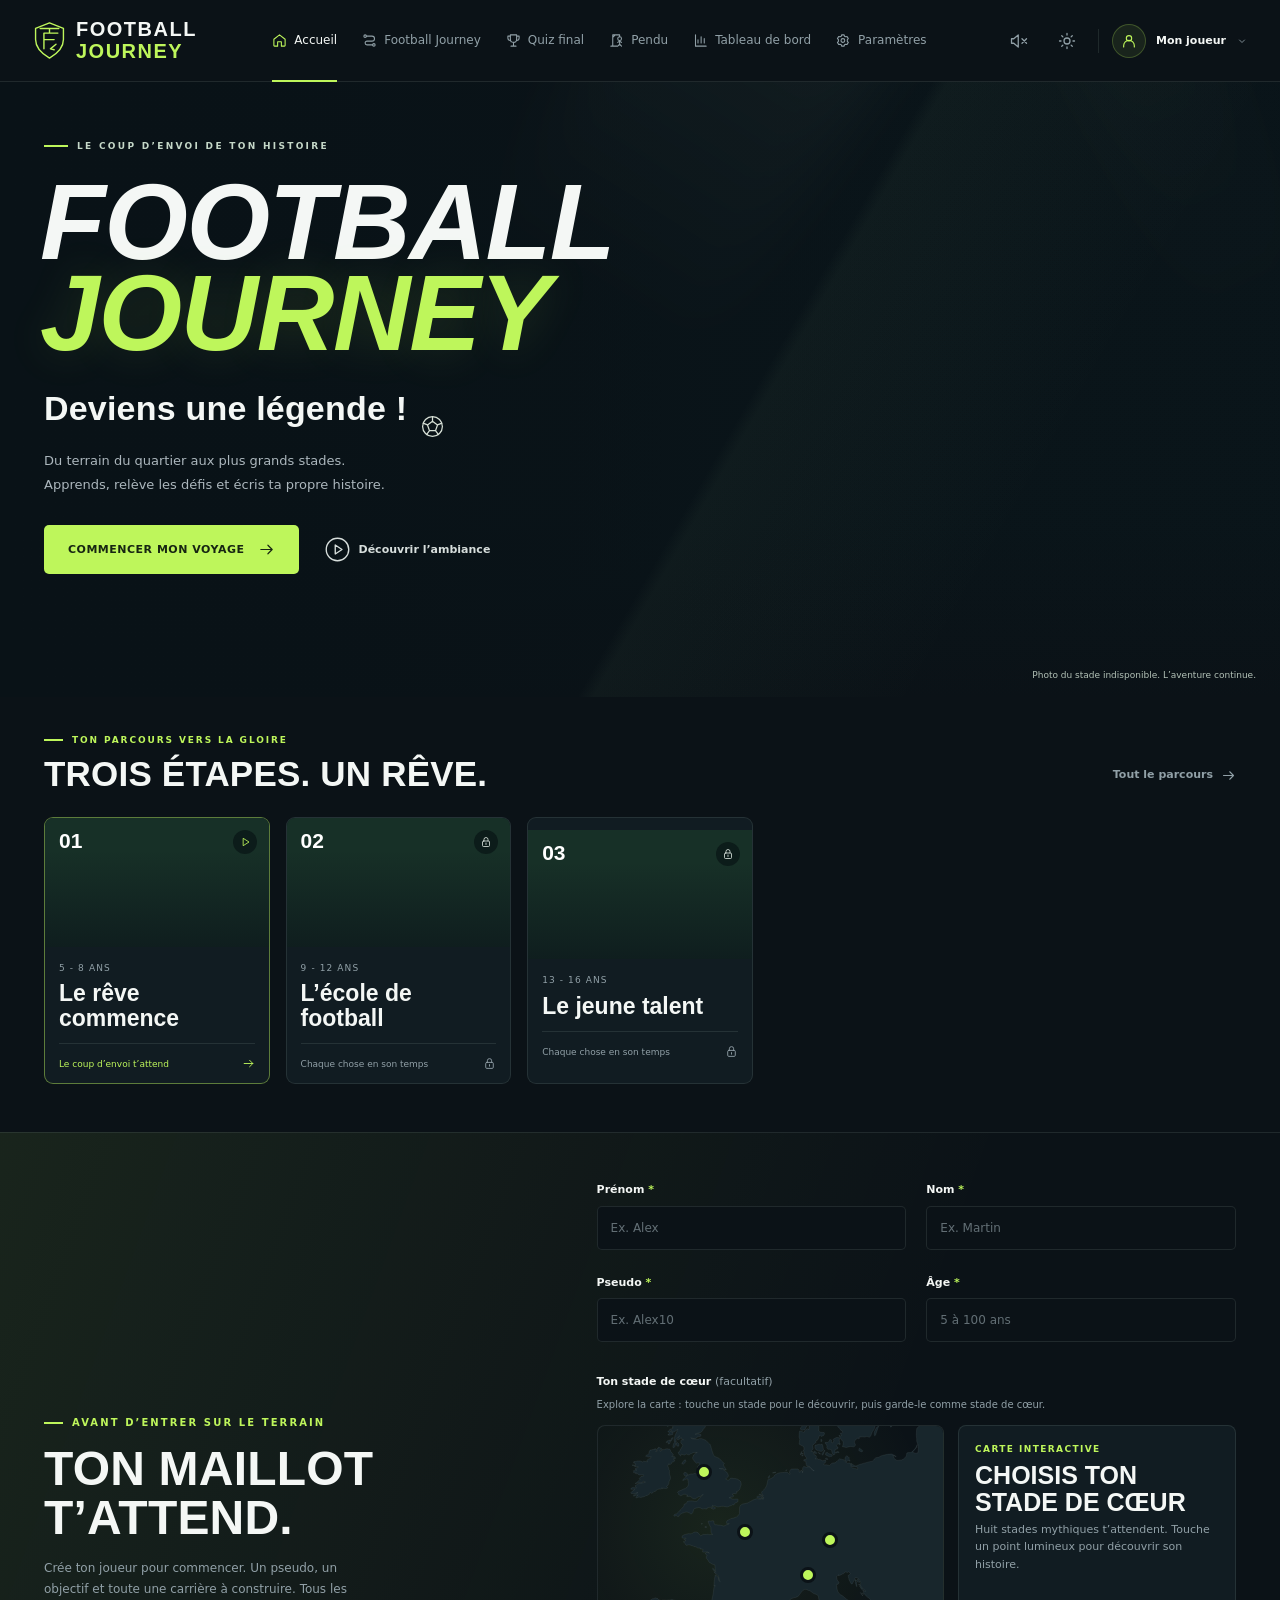
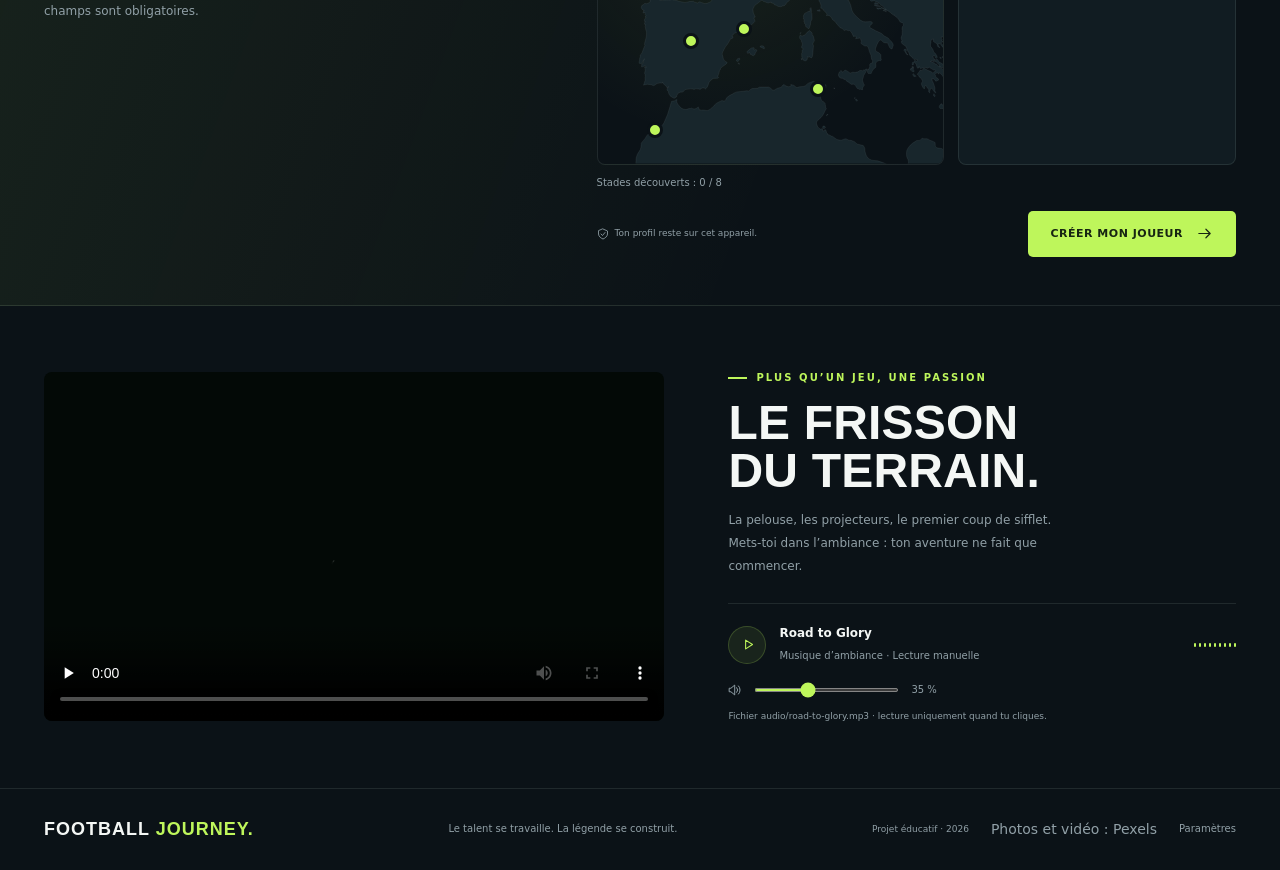
==== index.html @ 805029e1 "JavaScript simplifié : 3 missions, quiz et pendu allégés 1. Suppression de la conversion de l'ancien" ====
<!DOCTYPE html>
<html lang="fr" data-theme="dark">
<head>
  <meta charset="UTF-8">
  <meta name="viewport" content="width=device-width, initial-scale=1.0">
  <meta name="theme-color" id="meta-theme-color" content="#0b1217">
  <meta name="description" content="Du premier ballon aux plus grands stades. Construis ta carrière, relève cinq missions et deviens une légende du football.">
  <title>FOOTBALL JOURNEY - Deviens une légende !</title>
  <link rel="icon" href="data:image/svg+xml,%3Csvg xmlns='http://www.w3.org/2000/svg' viewBox='0 0 64 64'%3E%3Crect width='64' height='64' rx='14' fill='%230b1217'/%3E%3Cg fill='none' stroke='%23bef65b' stroke-width='3'%3E%3Ccircle cx='32' cy='32' r='22'/%3E%3Cpath d='m32 20 11 8-4 13H25l-4-13ZM32 20V10M43 28l10-4M39 41l7 9M25 41l-7 9M21 28l-10-4'/%3E%3C/g%3E%3C/svg%3E">
  <link rel="stylesheet" href="style.css">
</head>
<body>
  <a class="skip-link" href="#main-content" data-action="skip">Aller au contenu</a>

  <!-- Icônes SVG réutilisées partout avec <use href="#i-..."> -->
  <svg class="sprite" xmlns="http://www.w3.org/2000/svg" aria-hidden="true">
    <symbol id="i-crest" viewBox="0 0 36 42"><path d="M18 2 33 8v12c0 9-8 16-15 20C11 36 3 29 3 20V8Z"/><path d="M12 13h15M12 13v17M12 20h11M8 8h20M18 8v5M25 25l-6 5 4 1"/></symbol>
    <symbol id="i-ball" viewBox="0 0 24 24"><circle cx="12" cy="12" r="9.5"/><path d="m12 7 4.8 3.5-1.9 5.5H9.1l-1.9-5.5ZM12 7V2.5M16.8 10.5l4.2-1.7M14.9 16l2.8 3.7M9.1 16l-2.8 3.7M7.2 10.5 3 8.8"/></symbol>
    <symbol id="i-home" viewBox="0 0 24 24"><path d="m3 10 9-7 9 7v10a1 1 0 0 1-1 1h-5v-7H9v7H4a1 1 0 0 1-1-1Z"/></symbol>
    <symbol id="i-route" viewBox="0 0 24 24"><circle cx="5" cy="5" r="2"/><circle cx="19" cy="19" r="2"/><path d="M7 5h9a4 4 0 0 1 0 8H8a3 3 0 0 0 0 6h9"/></symbol>
    <symbol id="i-trophy" viewBox="0 0 24 24"><path d="M7 3h10v7a5 5 0 0 1-10 0ZM7 5H3v3a4 4 0 0 0 4 4M17 5h4v3a4 4 0 0 1-4 4M12 15v5M8 21h8"/></symbol>
    <symbol id="i-pendu" viewBox="0 0 24 24"><path d="M3 21h10M6 21V3h11v3M6 7l4-4M17 12v6M14 15l3-2 3 2M17 18l-3 3M17 18l3 3"/><circle cx="17" cy="9" r="3"/></symbol>
    <symbol id="i-chart" viewBox="0 0 24 24"><path d="M4 3v18h17M8 16v-5M13 16V6M18 16V9"/></symbol>
    <symbol id="i-settings" viewBox="0 0 24 24"><path d="m9 3-.6 2.2-2 .9-2.1-.5-2 3.4 1.6 1.6v2.8L2.3 15l2 3.4 2.1-.5 2 .9L9 21h4l.6-2.2 2-.9 2.1.5 2-3.4-1.6-1.6v-2.8L19.7 9l-2-3.4-2.1.5-2-.9L13 3Z"/><circle cx="11" cy="12" r="3"/></symbol>
    <symbol id="i-lock" viewBox="0 0 24 24"><rect x="5" y="10" width="14" height="11" rx="2"/><path d="M8 10V7a4 4 0 0 1 8 0v3M12 14v3"/></symbol>
    <symbol id="i-arrow" viewBox="0 0 24 24"><path d="M4 12h16m-6-6 6 6-6 6"/></symbol>
    <symbol id="i-chevron" viewBox="0 0 24 24"><path d="m7 10 5 5 5-5"/></symbol>
    <symbol id="i-play" viewBox="0 0 24 24"><path d="m9 5 11 7-11 7Z"/></symbol>
    <symbol id="i-play-circle" viewBox="0 0 24 24"><circle cx="12" cy="12" r="10"/><path d="m10 8 6 4-6 4Z"/></symbol>
    <symbol id="i-pause" viewBox="0 0 24 24"><path d="M8 5v14M16 5v14" stroke-width="3"/></symbol>
    <symbol id="i-volume" viewBox="0 0 24 24"><path d="m11 4-6 5H2v6h3l6 5ZM15 8a6 6 0 0 1 0 8M18 5a10 10 0 0 1 0 14"/></symbol>
    <symbol id="i-volume-off" viewBox="0 0 24 24"><path d="m11 4-6 5H2v6h3l6 5ZM16 9l6 6M22 9l-6 6"/></symbol>
    <symbol id="i-user" viewBox="0 0 24 24"><circle cx="12" cy="8" r="4"/><path d="M4 21v-2a8 8 0 0 1 16 0v2"/></symbol>
    <symbol id="i-menu" viewBox="0 0 24 24"><path d="M4 6h16M4 12h16M4 18h16"/></symbol>
    <symbol id="i-close" viewBox="0 0 24 24"><path d="m6 6 12 12M18 6 6 18"/></symbol>
    <symbol id="i-check" viewBox="0 0 24 24"><path d="m5 12 4 4L19 6"/></symbol>
    <symbol id="i-check-circle" viewBox="0 0 24 24"><circle cx="12" cy="12" r="9"/><path d="m8 12 3 3 5-6"/></symbol>
    <symbol id="i-sun" viewBox="0 0 24 24"><circle cx="12" cy="12" r="4"/><path d="M12 2v2M12 20v2M2 12h2M20 12h2M5 5l1.5 1.5M17.5 17.5 19 19M5 19l1.5-1.5M17.5 6.5 19 5"/></symbol>
    <symbol id="i-moon" viewBox="0 0 24 24"><path d="M20.5 14A9 9 0 0 1 10 3a9.2 9.2 0 1 0 10.5 11Z"/></symbol>
    <symbol id="i-boot" viewBox="0 0 24 24"><path d="m5 4 6-1 1 8 7 3a4 4 0 0 1 2 4H3V9ZM3 18v3M8 18v3M15 18v3M20 18v3M12 8l-3 1M13 11l-3 1"/></symbol>
    <symbol id="i-shirt" viewBox="0 0 24 24"><path d="m8 3-6 4 3 5 3-2v11h8V10l3 2 3-5-6-4a4 4 0 0 1-8 0Z"/><path d="M10 8h4"/></symbol>
    <symbol id="i-whistle" viewBox="0 0 24 24"><path d="M4 9h6l4-4h7v5h-5v5a6 6 0 1 1-12-6Z"/><circle cx="8" cy="15" r="2"/><path d="M18 2v1M23 5h-1"/></symbol>
    <symbol id="i-clock" viewBox="0 0 24 24"><circle cx="12" cy="13" r="8"/><path d="M12 9v5l3 2M9 2h6M12 2v3M18 6l2-2"/></symbol>
    <symbol id="i-shield" viewBox="0 0 24 24"><path d="m12 2 9 4v6c0 5-6 9-9 10-3-1-9-5-9-10V6Z"/><path d="m8 12 3 3 5-6"/></symbol>
    <symbol id="i-glove" viewBox="0 0 24 24"><path d="M7 21V11L4 8a1.5 1.5 0 0 1 2-2l2 2V4a1 1 0 0 1 2 0v5-7a1 1 0 0 1 2 0v7-6a1 1 0 0 1 2 0v6-5a1 1 0 0 1 2 0v6l2-3a1.5 1.5 0 0 1 2 2l-3 6v6Z"/></symbol>
    <symbol id="i-midfield" viewBox="0 0 24 24"><path d="M3 6h18M3 18h18M7 3 3 6l4 3M17 15l4 3-4 3M12 8v8"/><circle cx="12" cy="12" r="3"/></symbol>
    <symbol id="i-goal" viewBox="0 0 24 24"><path d="M3 20V5h18v15M3 10h18M3 15h18M8 5v15M16 5v15M3 5l5-3h13v3"/></symbol>
    <symbol id="i-file" viewBox="0 0 24 24"><path d="M5 2h9l5 5v15H5ZM14 2v6h5M8 12h8M8 16h6M8 19h4"/></symbol>
    <symbol id="i-training" viewBox="0 0 24 24"><path d="M5 5v14M2 8v8M19 5v14M22 8v8M5 12h14"/></symbol>
    <symbol id="i-exchange" viewBox="0 0 24 24"><path d="M3 7h17m-5-5 5 5-5 5M21 17H4m5-5-5 5 5 5"/></symbol>
    <symbol id="i-star" viewBox="0 0 24 24"><path d="m12 2 3 6 7 .9-5 5 1.2 7.1-6.2-3.3L5.8 21 7 13.9l-5-5L9 8Z"/></symbol>
    <symbol id="i-flag" viewBox="0 0 24 24"><path d="M4 22V3c6-4 10 4 16 0v11c-6 4-10-4-16 0"/></symbol>
    <symbol id="i-location" viewBox="0 0 24 24"><path d="M20 10c0 6-8 12-8 12S4 16 4 10a8 8 0 0 1 16 0Z"/><circle cx="12" cy="10" r="3"/></symbol>
    <symbol id="i-info" viewBox="0 0 24 24"><circle cx="12" cy="12" r="9"/><path d="M12 11v6M12 7v.1"/></symbol>
    <symbol id="i-grip" viewBox="0 0 24 24"><path d="M8 5h.1M16 5h.1M8 12h.1M16 12h.1M8 19h.1M16 19h.1" stroke-width="3"/></symbol>
    <symbol id="i-replay" viewBox="0 0 24 24"><path d="M3 10a9 9 0 1 1 1 7M3 4v6h6"/></symbol>
    <symbol id="i-download" viewBox="0 0 24 24"><path d="M12 3v12m-5-5 5 5 5-5M4 16v5h16v-5"/></symbol>
    <!-- Images des 6 objets du Drag & Drop (mission 2) -->
    <symbol id="obj-maillot" viewBox="0 0 240 240"><path d="M70 30 L105 30 Q120 52 135 30 L170 30 L222 82 L190 116 L170 98 L170 215 L70 215 L70 98 L50 116 L18 82 Z" fill="#bef65b" stroke="#172512" stroke-width="7" stroke-linejoin="round"/><path d="M105 30 Q120 52 135 30" fill="none" stroke="#172512" stroke-width="7"/><text x="120" y="175" text-anchor="middle" font-family="Arial, sans-serif" font-weight="800" font-size="72" fill="#172512">10</text></symbol>
    <symbol id="obj-crampons" viewBox="0 0 240 240"><path d="M40 70 Q45 52 70 55 L120 62 Q132 95 150 112 L200 130 Q222 140 220 165 L218 172 L28 172 Q22 120 40 70 Z" fill="#2a3d43" stroke="#0b1217" stroke-width="7" stroke-linejoin="round"/><path d="M70 58 L76 108 M95 60 L103 112 M118 64 L128 116" stroke="#e8f3ea" stroke-width="6" stroke-linecap="round"/><path d="M150 112 Q170 140 215 150" fill="none" stroke="#bef65b" stroke-width="10" stroke-linecap="round"/><rect x="26" y="168" width="196" height="16" rx="8" fill="#0b1217"/><rect x="40" y="182" width="14" height="22" rx="4" fill="#bef65b" stroke="#0b1217" stroke-width="4"/><rect x="78" y="182" width="14" height="22" rx="4" fill="#bef65b" stroke="#0b1217" stroke-width="4"/><rect x="150" y="182" width="14" height="22" rx="4" fill="#bef65b" stroke="#0b1217" stroke-width="4"/><rect x="192" y="182" width="14" height="22" rx="4" fill="#bef65b" stroke="#0b1217" stroke-width="4"/></symbol>
    <symbol id="obj-protege-tibias" viewBox="0 0 240 240"><g transform="translate(30 50) rotate(-8)"><path d="M0 0 Q40 -10 80 0 L80 120 Q40 160 0 120 Z" fill="#3b82f6" stroke="#0b1217" stroke-width="7" stroke-linejoin="round"/><path d="M14 22 Q40 14 66 22 L66 108 Q40 136 14 108 Z" fill="#e8f3ea"/><path d="M40 40 L40 110" stroke="#3b82f6" stroke-width="8" stroke-linecap="round"/></g><g transform="translate(125 45) rotate(8)"><path d="M0 0 Q40 -10 80 0 L80 120 Q40 160 0 120 Z" fill="#3b82f6" stroke="#0b1217" stroke-width="7" stroke-linejoin="round"/><path d="M14 22 Q40 14 66 22 L66 108 Q40 136 14 108 Z" fill="#e8f3ea"/><path d="M40 40 L40 110" stroke="#3b82f6" stroke-width="8" stroke-linecap="round"/></g></symbol>
    <symbol id="obj-sifflet" viewBox="0 0 240 240"><path d="M120 60 Q60 30 30 80" fill="none" stroke="#f4c66a" stroke-width="7" stroke-linecap="round" stroke-dasharray="1 12"/><circle cx="110" cy="140" r="58" fill="#c9d3d8" stroke="#0b1217" stroke-width="7"/><path d="M130 92 L215 92 L215 140 L160 140 Z" fill="#c9d3d8" stroke="#0b1217" stroke-width="7" stroke-linejoin="round"/><circle cx="110" cy="140" r="22" fill="#0b1217"/><circle cx="102" cy="132" r="6" fill="#e8f3ea"/><rect x="168" y="100" width="34" height="12" rx="4" fill="#0b1217"/><circle cx="125" cy="76" r="10" fill="none" stroke="#0b1217" stroke-width="6"/></symbol>
    <symbol id="obj-chronometre" viewBox="0 0 240 240"><rect x="104" y="18" width="32" height="26" rx="6" fill="#2a3d43" stroke="#0b1217" stroke-width="6"/><path d="M170 52 L186 38" stroke="#0b1217" stroke-width="10" stroke-linecap="round"/><circle cx="120" cy="134" r="86" fill="#e8f3ea" stroke="#0b1217" stroke-width="9"/><circle cx="120" cy="134" r="70" fill="none" stroke="#bef65b" stroke-width="10" stroke-dasharray="330 440" transform="rotate(-90 120 134)"/><line x1="178.0" y1="134.0" x2="186.0" y2="134.0" stroke="#0b1217" stroke-width="5"/><line x1="170.2" y1="163.0" x2="177.2" y2="167.0" stroke="#0b1217" stroke-width="5"/><line x1="149.0" y1="184.2" x2="153.0" y2="191.2" stroke="#0b1217" stroke-width="5"/><line x1="120.0" y1="192.0" x2="120.0" y2="200.0" stroke="#0b1217" stroke-width="5"/><line x1="91.0" y1="184.2" x2="87.0" y2="191.2" stroke="#0b1217" stroke-width="5"/><line x1="69.8" y1="163.0" x2="62.8" y2="167.0" stroke="#0b1217" stroke-width="5"/><line x1="62.0" y1="134.0" x2="54.0" y2="134.0" stroke="#0b1217" stroke-width="5"/><line x1="69.8" y1="105.0" x2="62.8" y2="101.0" stroke="#0b1217" stroke-width="5"/><line x1="91.0" y1="83.8" x2="87.0" y2="76.8" stroke="#0b1217" stroke-width="5"/><line x1="120.0" y1="76.0" x2="120.0" y2="68.0" stroke="#0b1217" stroke-width="5"/><line x1="149.0" y1="83.8" x2="153.0" y2="76.8" stroke="#0b1217" stroke-width="5"/><line x1="170.2" y1="105.0" x2="177.2" y2="101.0" stroke="#0b1217" stroke-width="5"/><line x1="120" y1="134" x2="120" y2="84" stroke="#0b1217" stroke-width="8" stroke-linecap="round"/><line x1="120" y1="134" x2="160" y2="150" stroke="#e5484d" stroke-width="6" stroke-linecap="round"/><circle cx="120" cy="134" r="9" fill="#0b1217"/></symbol>
    <symbol id="obj-cartons" viewBox="0 0 240 240"><g transform="rotate(-14 100 130)"><rect x="40" y="40" width="110" height="160" rx="12" fill="#f8d43a" stroke="#0b1217" stroke-width="7"/></g><g transform="rotate(12 150 120)"><rect x="95" y="30" width="110" height="160" rx="12" fill="#e5484d" stroke="#0b1217" stroke-width="7"/></g></symbol>
    <!-- Fond de carte (Europe et Afrique du Nord) utilisé par la carte interactive des stades -->
    <symbol id="map-land" viewBox="0 0 532 520"><path d="M50.5 97.3L52.5 97.5L56.6 97.3L55.4 99.1L53.9 99.6L52.7 100.5L50.7 102.6L51.2 104.0L52.6 103.8L54.8 104.6L61.6 102.5L59.5 103.5L58.1 104.7L57.0 105.4L55.0 106.9L54.3 108.0L55.9 107.8L57.4 107.1L61.9 106.2L60.0 107.9L58.3 110.3L59.7 110.5L62.5 109.6L64.5 109.6L65.8 110.1L72.6 108.3L73.7 107.3L75.8 107.0L77.3 105.9L79.1 105.2L79.1 103.0L80.5 102.4L82.0 103.7L83.2 103.5L84.6 102.7L85.8 101.3L88.7 100.4L89.7 99.6L90.6 98.0L91.8 97.6L95.0 97.1L96.8 97.2L97.9 96.7L98.5 95.0L99.2 96.6L101.1 95.8L104.1 96.2L105.9 96.0L107.5 95.1L105.5 93.1L107.2 92.0L109.0 89.1L109.2 86.7L109.6 85.2L110.2 83.8L111.0 82.7L111.6 81.4L111.4 78.2L111.0 76.7L110.1 74.0L109.9 72.7L110.0 70.8L110.0 68.5L109.3 67.2L108.8 65.1L108.2 63.2L107.1 61.2L107.7 59.8L109.8 59.7L108.9 58.2L110.3 58.8L111.8 59.0L112.9 58.2L113.7 56.9L114.4 55.3L116.1 55.1L117.5 54.5L118.2 52.6L116.8 52.4L116.9 50.4L116.6 49.0L118.1 49.7L118.7 50.8L119.1 48.9L118.6 47.6L115.6 46.5L113.7 47.2L115.3 45.5L116.0 43.7L113.8 41.7L112.2 39.4L111.5 37.1L110.2 35.6L108.7 35.6L106.8 35.2L105.4 35.2L102.2 36.1L100.5 36.4L98.8 36.3L97.6 38.4L96.6 39.0L94.9 38.1L97.2 36.4L98.6 35.2L97.1 34.6L95.8 33.9L94.6 32.9L92.9 32.8L93.8 34.0L91.6 34.4L90.5 36.1L91.2 38.2L89.8 40.1L89.1 38.9L90.2 37.6L89.4 36.0L88.7 34.9L87.3 35.0L87.5 36.3L84.6 36.2L82.1 36.8L80.2 37.1L79.4 38.9L78.5 39.6L78.7 42.2L77.4 43.4L76.5 44.3L74.9 44.8L73.3 46.4L77.6 47.8L82.1 47.2L81.3 48.4L80.8 49.8L78.2 50.8L76.2 51.9L75.3 53.1L76.4 55.2L73.6 54.7L70.0 54.3L68.6 55.5L65.6 54.0L62.1 53.8L59.9 54.0L58.4 54.6L56.9 54.6L55.2 54.8L54.7 56.9L56.3 56.3L56.9 58.5L58.1 59.0L57.5 61.2L57.2 62.7L59.5 62.2L61.9 62.4L61.9 63.9L59.6 64.4L57.4 65.5L57.3 66.9L59.9 67.9L57.7 68.2L56.0 68.8L54.3 69.0L55.3 70.4L54.7 71.8L56.0 72.1L57.4 71.9L58.9 72.1L57.7 73.1L59.2 73.6L61.3 73.3L61.9 74.6L63.4 75.3L68.1 75.0L69.5 75.3L71.0 75.9L70.0 76.8L68.1 77.4L66.6 77.5L63.5 81.1L64.5 82.1L63.5 83.5L59.6 87.0L57.2 88.6L59.3 88.4L61.3 87.6L63.5 87.4L67.6 87.3L68.6 86.7L70.1 84.9L71.1 85.7L73.0 86.4L69.2 87.6L65.4 88.4L61.8 88.8L59.3 90.7L57.3 91.9L58.2 94.2L59.2 95.0L56.9 95.3L55.2 94.5L53.0 94.6L51.0 95.9L50.5 97.3ZM52.3 60.4L55.1 60.8L56.7 62.3L56.6 60.3L54.0 59.9L52.3 60.4ZM57.7 525.7L58.0 527.1L59.2 527.9L60.9 531.0L61.3 532.9L60.6 537.8L59.9 540.0L546.0 540.0L546.0 501.8L544.3 500.3L541.6 499.7L538.7 500.1L533.8 499.8L532.5 499.3L530.6 497.5L529.2 496.8L522.0 495.7L519.5 493.4L519.5 492.0L519.2 487.6L516.8 486.2L514.6 485.2L511.3 484.1L508.8 482.4L506.6 481.6L501.8 481.8L500.1 481.1L498.9 481.2L496.0 484.0L494.4 484.4L490.9 484.5L484.7 488.4L481.2 491.4L477.7 495.6L476.5 497.8L475.6 500.0L475.0 503.6L475.4 508.9L476.3 511.8L477.5 514.0L478.0 516.1L478.1 518.4L477.6 520.7L476.2 524.0L472.0 530.2L470.3 531.7L466.1 534.2L463.8 534.7L461.1 534.2L457.4 531.7L450.6 524.5L447.3 523.0L445.6 521.4L438.9 518.4L430.9 515.7L426.3 515.4L421.7 514.7L417.6 512.8L415.9 511.5L414.4 509.4L412.9 506.9L411.8 503.3L411.1 500.6L411.0 496.8L409.7 493.8L408.5 492.2L399.2 489.8L397.9 489.0L395.3 486.4L394.2 485.8L389.7 484.2L387.1 484.0L385.5 483.5L382.0 481.7L379.9 482.0L374.5 484.0L370.0 483.4L367.9 482.8L361.4 478.1L359.2 477.6L357.1 476.3L355.6 475.5L353.3 475.3L353.6 473.8L352.1 472.6L351.2 468.7L349.4 467.5L348.6 469.3L346.1 469.7L345.9 467.8L346.0 466.2L342.3 466.8L340.3 465.4L338.2 463.0L336.7 458.9L336.5 457.2L336.9 455.8L337.7 454.4L338.8 453.1L343.5 449.1L345.7 446.4L348.1 442.3L349.4 439.3L351.7 435.2L350.6 433.3L350.5 430.9L350.0 429.0L350.0 427.3L347.0 424.5L345.7 424.0L344.3 422.3L343.1 419.3L342.7 416.5L342.8 414.9L343.3 413.5L345.0 411.6L347.2 410.1L349.5 405.1L350.8 403.2L351.1 400.7L350.8 398.5L349.3 398.8L346.7 401.4L344.0 402.4L343.2 404.2L341.8 405.4L340.1 404.4L340.7 402.7L338.7 399.3L338.8 395.9L337.2 395.0L335.8 394.9L334.3 394.9L334.5 396.4L333.6 397.3L333.0 395.8L333.7 393.8L331.7 393.2L324.0 396.1L322.8 396.9L319.5 400.0L316.1 401.2L309.8 401.8L306.8 402.9L305.1 402.4L302.5 400.0L300.1 398.8L296.9 398.2L297.3 400.6L296.0 401.1L293.0 401.6L288.1 399.9L286.8 398.3L284.6 399.1L283.5 401.2L280.9 402.7L276.2 404.0L271.9 406.5L270.1 407.0L268.8 406.5L265.9 403.9L264.3 402.7L262.6 402.1L248.9 402.1L245.3 404.1L237.6 404.3L235.8 405.2L232.3 408.0L228.8 407.8L223.6 408.6L213.6 409.6L209.6 411.1L207.1 412.9L203.2 414.8L200.4 416.8L198.1 418.7L196.7 422.0L195.3 423.3L193.4 423.6L191.1 422.7L183.2 426.6L180.8 428.4L179.1 430.1L177.3 432.7L175.2 434.0L172.6 436.4L169.2 438.1L167.8 438.3L164.9 437.9L162.1 437.5L159.1 437.7L157.8 437.3L156.3 437.4L155.0 434.3L154.6 432.7L153.1 433.6L151.1 435.2L148.5 435.8L145.7 435.4L144.3 434.4L143.0 435.1L140.2 435.1L135.4 436.8L131.2 435.9L128.3 434.4L124.5 430.7L122.4 427.7L121.3 425.1L121.3 422.9L122.1 421.9L120.4 421.4L118.7 422.8L117.3 423.4L115.5 423.7L113.1 424.3L112.6 426.4L107.1 444.5L101.4 457.4L99.4 460.6L96.0 463.4L90.1 467.2L79.8 472.5L76.8 475.0L75.7 476.2L72.3 481.6L66.5 488.5L66.5 490.3L66.0 495.2L65.1 498.3L60.5 505.8L58.7 511.5L58.3 518.6L58.3 523.0L57.7 525.7ZM63.3 364.0L63.4 365.4L65.0 366.0L66.4 365.7L68.1 365.1L68.7 363.3L70.6 359.7L71.8 358.7L70.9 360.0L70.0 361.9L70.3 363.9L69.7 365.1L68.7 366.1L67.5 366.3L67.2 369.2L67.0 371.0L68.7 370.9L71.2 369.8L72.8 369.7L74.7 371.5L71.7 371.1L72.6 374.0L72.7 376.3L71.7 380.8L72.5 382.6L72.9 385.3L72.5 388.2L72.6 391.4L71.0 396.7L70.0 399.3L72.1 398.5L73.7 398.5L75.6 397.6L77.2 398.0L82.1 398.5L84.8 399.9L86.3 399.9L91.1 396.6L92.3 396.4L95.5 395.8L98.3 396.0L99.9 394.4L99.6 396.1L105.1 400.9L106.5 403.4L107.5 401.8L109.0 401.7L107.4 403.1L106.2 405.4L106.6 407.3L108.2 408.1L108.3 409.5L108.8 411.5L109.6 413.3L111.5 416.2L114.7 418.2L117.2 419.5L119.5 418.5L119.8 417.0L120.9 417.3L121.4 415.3L122.8 412.5L123.6 411.5L126.9 410.0L130.6 409.9L133.0 407.4L133.9 406.0L142.4 404.9L145.9 405.2L147.9 405.8L150.4 404.9L151.9 404.8L155.4 405.1L157.0 405.7L158.6 405.0L159.6 403.9L161.7 403.4L163.7 403.6L165.4 405.1L166.4 404.5L168.9 401.1L170.8 395.3L173.0 392.3L177.4 388.8L182.9 388.6L184.5 388.4L185.9 387.4L184.5 385.8L185.4 383.0L186.4 380.2L187.0 377.0L188.3 375.9L188.7 373.6L190.7 371.3L195.3 368.3L197.9 366.1L198.8 364.8L198.2 363.5L195.5 362.2L194.1 360.6L193.2 358.8L191.4 351.7L191.4 349.6L195.0 342.5L196.6 339.7L198.2 337.9L201.1 333.6L204.3 327.7L206.1 327.4L208.0 326.3L207.2 323.9L206.0 323.5L207.4 322.2L210.4 318.8L212.9 318.1L217.9 316.1L225.2 314.2L228.3 310.7L238.1 304.7L240.1 302.8L241.5 301.1L241.3 298.3L240.4 297.3L240.3 294.9L242.3 294.2L241.3 292.6L241.0 291.4L239.3 288.2L238.6 283.2L238.7 281.7L240.3 278.4L241.6 276.2L249.0 270.8L250.1 269.7L252.7 268.1L254.3 269.9L257.3 270.9L260.8 272.3L263.1 272.4L264.2 271.8L265.7 271.5L266.8 271.1L267.0 272.7L268.8 273.0L270.5 273.1L271.7 275.4L275.4 276.4L277.3 278.0L280.4 278.0L281.6 278.5L284.3 277.2L286.9 276.6L288.0 276.0L289.2 274.8L289.6 273.3L292.1 271.2L296.5 266.8L297.7 266.1L300.9 264.7L304.3 264.0L308.1 262.5L309.1 261.6L312.1 257.3L315.7 253.1L318.7 251.6L321.0 251.8L324.7 253.5L326.1 253.6L332.2 258.0L336.6 259.6L338.6 261.0L339.5 263.0L340.5 269.7L342.3 272.6L343.3 275.9L343.4 277.2L343.2 278.7L343.2 280.7L345.0 280.8L346.3 282.0L347.2 283.9L349.1 285.2L352.4 289.3L352.6 290.9L351.5 291.7L352.6 292.1L354.1 291.5L357.0 292.7L358.9 294.2L361.3 298.4L365.1 301.2L366.9 303.8L372.8 310.6L375.9 311.8L378.3 314.0L379.2 315.1L380.6 314.4L383.1 314.4L385.8 315.4L387.4 314.9L390.0 317.4L392.7 322.6L393.0 324.1L396.3 323.8L398.0 324.8L396.8 328.0L398.4 327.3L399.8 327.5L402.7 326.6L403.8 327.4L404.7 328.9L405.3 330.6L405.8 332.4L405.0 333.8L405.3 335.2L410.1 338.6L411.5 339.0L414.2 338.9L415.7 340.2L416.7 342.6L417.9 347.5L420.3 352.9L421.0 357.2L421.5 359.5L422.9 361.2L422.8 364.8L420.9 365.3L419.6 365.8L418.3 367.7L418.6 370.3L417.5 373.9L415.8 374.8L415.0 376.5L415.1 379.3L416.1 381.2L420.8 381.2L421.5 379.6L422.0 378.3L423.9 375.0L427.6 371.8L428.0 370.1L427.8 365.7L428.6 364.0L430.6 362.2L433.3 361.2L435.4 361.6L436.4 360.0L435.7 357.3L435.6 352.4L434.0 350.4L431.5 348.4L428.4 347.2L427.3 345.0L427.4 342.8L429.4 337.3L431.3 333.5L433.0 330.8L434.4 329.7L436.5 329.9L437.5 331.3L439.6 333.2L440.7 333.7L446.1 334.4L449.1 341.3L451.1 343.0L452.8 343.6L453.5 341.9L453.9 340.2L454.8 337.9L454.4 335.6L452.6 332.6L448.5 328.7L447.4 326.9L440.6 323.2L437.8 320.5L435.4 318.8L427.7 315.4L420.2 311.3L418.6 309.8L418.8 307.6L420.5 306.0L422.1 304.8L422.6 303.7L422.3 302.1L420.9 301.4L419.5 301.2L411.7 301.7L408.4 301.3L404.1 299.0L399.6 295.1L394.6 289.9L392.1 286.2L390.9 283.0L389.3 276.4L387.7 272.2L385.9 268.6L382.2 266.3L376.7 261.6L373.7 260.1L370.8 257.3L369.6 255.5L368.3 251.4L367.5 245.6L367.9 243.3L369.4 244.0L370.5 243.1L371.3 240.6L369.5 239.2L368.0 235.8L367.5 232.6L367.8 231.1L368.9 230.1L370.9 229.1L370.1 230.6L372.6 230.0L374.6 229.1L376.7 227.8L378.4 227.3L379.7 226.1L380.9 224.6L384.5 225.8L385.8 224.6L389.0 227.4L386.9 229.3L385.2 230.4L386.4 235.4L386.6 236.7L388.4 240.2L390.1 243.2L391.5 243.3L392.6 241.5L393.3 240.0L395.3 236.8L395.8 234.3L396.4 233.2L399.7 234.0L400.9 235.5L404.0 238.4L404.7 240.6L404.4 243.6L404.5 245.9L405.7 247.9L409.8 252.3L411.3 253.4L412.6 254.6L411.2 254.2L410.0 254.2L408.6 254.6L408.6 256.6L413.0 261.8L415.2 263.8L417.5 265.3L419.2 266.9L419.2 268.6L420.7 269.9L423.8 269.4L425.5 269.1L428.4 270.7L432.7 272.2L435.8 275.8L438.6 277.7L441.5 280.8L443.3 282.1L444.1 283.0L437.1 279.5L435.8 279.5L437.6 280.6L442.2 283.3L445.6 284.1L450.2 287.3L452.7 289.4L455.2 291.3L457.0 291.2L456.8 292.4L460.5 295.0L463.7 298.8L464.6 301.0L466.8 302.6L468.5 302.9L470.1 304.2L470.1 307.2L468.9 308.8L468.2 311.5L468.3 313.6L468.7 315.3L468.4 317.9L468.4 321.3L467.4 324.2L466.7 326.7L468.1 330.6L468.4 331.9L467.0 331.8L467.0 333.1L467.6 334.3L468.8 335.8L473.9 339.1L475.5 342.6L475.9 344.0L476.0 345.8L477.4 347.2L478.7 349.1L480.2 353.5L482.6 354.9L484.0 357.0L485.7 358.6L486.9 359.8L488.9 359.3L490.5 359.5L491.7 359.4L492.1 361.6L491.0 362.3L488.5 361.2L486.9 361.5L486.9 363.9L488.2 364.5L489.9 366.9L490.8 369.9L491.6 372.3L492.6 373.1L494.2 372.5L494.6 370.2L495.5 371.8L496.6 373.6L497.9 373.3L499.1 372.9L501.3 372.7L503.5 371.7L507.2 373.0L508.5 372.8L509.9 371.2L512.2 373.1L514.6 374.2L515.7 375.3L517.1 376.0L518.5 376.0L520.1 376.5L520.2 378.1L517.4 378.5L516.8 379.9L515.9 380.7L514.0 379.1L511.8 377.7L507.4 376.2L503.4 373.6L501.6 373.4L500.5 374.5L499.2 376.5L497.7 376.7L496.3 375.9L494.3 379.4L492.0 381.6L491.9 382.9L494.0 384.5L494.6 386.6L495.8 387.2L498.0 389.2L499.5 392.3L499.7 393.8L498.1 396.0L498.2 398.4L500.3 402.7L502.5 405.2L503.1 403.9L503.2 402.2L503.4 400.2L505.1 399.4L505.9 400.7L506.3 401.9L509.3 406.0L509.3 409.7L510.9 411.1L510.8 408.6L512.5 404.4L514.1 404.1L515.7 406.2L517.8 409.4L518.8 410.3L520.3 411.0L519.5 409.1L518.6 407.1L519.0 404.5L518.8 402.9L517.9 399.7L515.9 394.2L514.7 392.1L514.2 389.2L515.9 389.3L517.2 389.7L518.2 390.4L519.3 391.2L519.4 392.7L520.9 393.0L524.8 391.2L523.7 389.2L522.9 388.1L521.7 388.1L520.1 385.7L520.1 384.1L519.2 383.0L519.2 381.7L520.7 380.8L523.9 380.2L525.0 379.3L526.1 379.8L528.3 382.3L530.3 384.4L531.6 386.5L532.8 385.8L532.9 384.5L532.4 380.9L532.3 377.2L532.1 375.5L529.7 373.5L527.6 373.0L526.0 370.2L523.2 369.5L521.6 366.8L519.9 366.6L518.3 365.2L514.9 364.0L513.6 363.0L512.0 362.6L513.5 362.0L515.3 362.0L517.0 361.0L518.9 359.2L517.5 359.4L517.1 357.8L516.4 356.6L515.8 354.8L516.9 353.9L520.3 354.8L519.7 357.3L521.1 357.9L522.6 356.5L522.0 354.2L521.3 352.8L519.4 350.2L517.7 348.7L516.9 347.4L515.7 344.0L512.3 339.3L512.0 337.6L512.5 334.5L513.0 332.7L512.7 331.4L512.8 330.1L514.4 329.3L515.4 328.4L516.9 328.2L516.5 329.5L516.6 332.0L519.4 333.9L522.4 335.7L522.6 338.2L523.5 340.2L526.8 341.5L524.5 338.5L523.4 335.6L527.3 335.5L529.7 339.6L531.2 340.7L532.0 339.5L531.5 337.7L529.5 335.9L528.1 334.3L529.5 332.6L530.8 332.8L532.8 333.9L534.2 334.4L535.3 335.7L536.8 337.1L536.1 335.2L535.0 333.4L532.4 331.8L531.0 331.9L529.6 330.4L530.3 329.1L528.9 327.4L528.7 325.0L531.2 325.0L533.2 325.5L535.3 324.3L537.4 321.7L538.7 321.0L541.5 322.6L543.1 322.9L546.0 320.7L546.0 -20.0L537.5 -20.0L536.6 -18.2L536.2 -15.7L537.1 -12.9L537.6 -6.5L537.3 -5.0L535.9 -3.4L532.8 -1.3L531.0 -0.2L527.1 0.6L522.0 -1.8L519.9 -6.5L518.5 -7.9L513.1 -11.9L512.6 -13.0L511.8 -14.5L507.2 -13.3L503.2 -12.0L500.2 -11.4L496.4 -6.4L495.9 -4.7L495.7 -2.6L494.9 -0.4L493.6 1.3L491.0 3.5L490.5 7.3L490.2 14.8L490.7 18.6L490.9 23.7L492.4 27.7L493.3 30.9L492.8 33.1L493.3 34.6L493.1 37.8L492.6 41.3L490.0 41.9L488.4 41.8L486.8 41.1L485.5 40.9L484.3 40.4L488.0 36.3L490.5 33.0L491.5 30.2L491.6 28.6L490.8 30.5L490.2 32.0L488.6 34.3L487.8 35.4L485.5 37.9L483.3 40.1L481.5 41.0L477.5 40.9L475.6 41.6L475.3 43.4L475.2 45.0L474.0 47.3L472.6 49.1L470.5 50.8L467.7 52.3L461.7 53.0L459.7 52.6L457.4 51.4L456.2 49.7L454.1 45.1L457.5 46.7L459.2 47.3L458.6 46.3L455.5 44.6L452.5 43.2L449.2 43.3L445.8 43.7L437.6 45.4L434.1 47.0L432.4 48.1L427.8 48.9L425.2 51.3L424.1 52.8L422.6 54.2L420.6 54.7L418.6 54.9L410.0 57.2L402.0 59.6L397.4 61.5L395.5 61.4L392.5 59.3L389.6 57.5L389.6 58.8L390.9 60.1L390.6 61.2L391.0 62.4L392.7 62.7L394.4 62.5L396.9 62.8L399.8 63.5L399.9 64.9L400.0 66.5L395.5 65.4L392.3 64.6L391.3 64.0L390.1 62.9L389.5 59.6L388.2 56.9L384.3 57.2L380.1 54.4L378.4 51.8L376.6 51.5L374.9 51.1L372.1 50.6L369.3 53.1L368.1 54.3L366.4 55.5L365.6 56.6L361.1 57.1L359.8 57.7L356.5 60.7L351.5 59.8L348.8 60.1L347.3 58.5L350.1 56.4L350.9 54.4L350.2 52.4L346.2 53.7L341.0 51.2L339.0 51.8L338.0 50.2L334.2 50.5L335.2 49.7L336.4 48.4L336.3 46.5L335.3 45.2L332.5 43.8L331.9 41.4L331.7 40.0L330.0 39.2L328.4 39.2L329.1 37.7L331.0 35.9L331.4 34.7L330.9 33.1L330.7 31.7L330.3 30.1L331.2 28.8L332.8 27.8L334.6 25.9L336.0 25.3L335.5 23.7L336.2 22.5L337.5 22.5L339.2 19.9L340.5 15.8L342.0 14.5L343.5 16.0L346.6 15.2L348.0 14.1L348.5 12.8L349.0 11.1L348.3 10.1L342.8 9.6L341.4 8.9L340.0 7.6L340.2 4.4L340.1 0.0L342.1 -3.4L343.3 -4.9L343.2 -7.6L343.5 -9.0L342.2 -11.3L342.7 -13.0L344.6 -14.7L339.6 -12.3L335.5 -11.6L333.4 -9.6L329.7 -4.7L328.1 -3.5L326.2 -2.9L322.5 -3.1L321.3 -3.0L319.4 -2.2L316.7 -2.2L314.0 0.3L312.0 2.9L311.7 4.9L312.9 5.8L314.6 6.7L316.4 5.8L318.8 5.5L320.3 2.2L321.9 -0.3L323.5 -0.9L325.6 -0.2L324.9 3.8L324.7 6.0L323.9 5.0L322.9 4.1L320.4 5.3L318.3 7.5L318.0 9.1L316.5 9.7L314.6 8.7L311.9 7.7L310.3 7.9L309.8 13.6L309.7 17.2L310.8 20.4L310.5 22.0L309.8 28.0L312.9 29.8L316.6 31.6L317.1 33.4L317.4 36.9L316.0 37.3L316.9 39.1L317.2 40.3L317.5 44.2L319.1 46.1L320.3 48.1L321.4 49.2L321.3 50.6L319.7 51.4L317.1 52.0L317.0 54.1L318.3 54.1L319.9 54.0L320.7 60.0L321.7 61.5L323.0 62.0L325.1 62.2L326.4 62.8L330.8 68.0L333.0 68.9L331.4 68.7L330.2 68.0L326.5 63.7L324.9 62.9L320.6 63.3L316.7 62.5L315.4 64.4L315.1 66.6L315.5 68.9L314.9 72.1L314.9 69.7L312.7 67.9L311.9 69.8L311.4 71.1L309.5 70.6L310.3 69.1L308.1 66.2L302.8 66.1L298.0 66.4L296.9 66.9L295.5 68.9L295.1 70.4L294.8 72.5L296.1 73.5L294.8 74.0L293.6 73.5L292.8 72.5L291.4 71.2L287.9 71.3L284.9 71.7L280.8 71.9L278.2 72.5L273.4 74.6L272.2 75.7L271.0 78.1L266.8 80.8L264.4 81.8L262.8 81.2L262.0 82.6L261.5 83.8L259.9 91.2L258.8 93.8L257.3 96.1L254.9 98.8L253.8 99.8L252.4 101.4L251.7 103.0L253.9 106.5L254.5 107.8L252.1 108.1L253.1 109.0L254.4 109.6L255.9 110.6L254.0 110.9L250.4 108.5L248.4 108.1L245.7 108.2L244.3 109.2L245.3 110.3L247.7 111.0L249.5 111.8L252.1 111.1L253.9 112.0L255.1 112.3L253.6 112.8L252.2 112.1L250.4 112.9L248.0 112.6L246.3 112.0L244.0 112.1L241.1 113.0L237.5 114.7L231.4 118.1L230.2 118.7L222.8 120.2L220.8 121.3L219.4 122.3L218.6 123.6L218.1 125.2L217.7 134.1L217.7 135.4L215.7 138.2L213.4 140.0L208.9 141.8L204.6 142.8L198.6 146.0L197.8 148.0L197.8 149.8L199.9 150.7L202.2 150.5L197.9 152.0L195.8 153.4L193.7 154.1L188.7 152.9L185.3 152.8L182.6 152.1L180.0 152.2L179.3 151.1L178.3 148.0L178.4 146.4L176.9 145.8L173.7 146.6L172.1 146.4L170.0 146.3L169.8 148.1L170.6 150.2L172.3 153.7L173.8 156.0L174.1 163.9L175.3 166.1L176.7 167.0L170.5 167.4L169.3 166.1L168.4 167.3L166.9 167.1L161.8 167.0L158.3 169.2L156.9 168.0L153.9 164.2L150.8 163.2L147.4 163.7L146.4 164.7L144.0 165.8L142.0 166.1L139.2 165.8L132.6 167.6L129.9 169.2L129.3 171.0L130.0 172.7L131.8 172.9L134.5 172.7L135.8 173.1L134.3 174.1L133.0 174.0L132.4 175.0L133.9 175.6L135.4 176.6L132.8 178.1L131.2 178.3L134.0 180.6L134.7 182.4L135.6 183.6L136.9 183.8L139.0 183.0L141.4 183.2L146.9 184.9L147.8 185.8L149.4 185.7L150.9 186.1L153.1 187.6L154.5 188.0L156.0 187.7L157.7 188.0L156.9 189.2L158.7 189.5L160.2 189.5L162.0 190.6L161.3 191.7L160.9 193.8L163.1 194.4L168.4 193.8L171.6 195.7L169.1 194.8L167.6 194.5L165.9 195.5L165.2 196.7L166.8 197.8L167.8 199.2L166.7 201.6L167.1 203.8L169.1 206.3L171.0 209.7L176.5 213.0L178.6 213.5L179.9 213.8L180.1 215.9L180.6 221.5L181.1 223.9L181.6 225.2L180.4 224.6L179.0 224.6L179.6 226.3L183.7 229.2L184.9 230.6L185.7 232.3L187.0 238.2L188.3 240.0L187.1 239.1L186.3 238.1L185.3 233.7L184.4 232.4L182.8 230.8L180.9 229.3L179.9 233.1L179.3 236.8L178.6 246.7L179.2 245.5L180.9 246.2L179.6 246.8L178.6 248.8L177.2 259.6L175.2 268.7L173.1 271.3L170.9 271.8L168.1 273.1L165.2 273.5L163.3 273.4L159.5 271.7L155.8 270.9L153.4 272.6L148.1 271.0L146.7 269.8L143.2 270.5L141.5 270.0L139.8 270.7L135.6 271.7L132.7 271.7L124.5 270.0L121.6 268.9L116.7 268.3L114.1 267.1L110.9 268.1L108.9 267.9L105.4 268.4L103.3 268.2L99.4 268.3L97.1 268.9L94.3 268.1L92.4 266.1L90.9 265.2L89.7 265.5L88.2 264.7L86.1 265.9L83.9 266.1L82.1 267.4L80.4 268.4L80.5 270.1L79.0 272.1L76.5 273.3L74.7 273.7L71.8 273.3L69.7 275.2L67.5 276.5L66.7 279.3L67.5 281.8L69.4 283.7L71.0 284.0L69.5 286.7L69.5 288.1L72.6 287.2L72.6 288.8L72.6 290.6L73.8 291.8L73.2 292.9L72.6 294.3L73.8 294.3L73.2 295.8L71.6 297.9L71.7 301.0L73.1 301.2L71.7 303.4L71.6 304.7L72.1 305.9L73.4 306.0L72.7 308.8L73.7 314.3L74.6 316.9L74.8 318.3L74.6 321.7L74.4 324.9L73.8 327.0L71.8 334.8L71.6 336.4L72.3 337.7L69.9 343.6L67.9 349.1L66.5 351.5L64.7 353.2L65.1 355.0L64.2 357.7L64.0 360.8L63.4 363.0ZM90.8 -12.0L93.5 -10.7L95.4 -10.7L96.7 -12.5L95.1 -13.7L93.5 -13.3L91.8 -13.1L90.8 -12.3ZM92.1 -4.6L92.7 -2.6L93.9 -2.2L94.3 -7.4L92.3 -7.6L92.3 -6.0L92.1 -4.6ZM96.8 -16.3L97.8 -15.2L99.3 -15.5L100.1 -16.5L102.4 -18.2L103.9 -18.8L105.5 -20.0L97.3 -20.0L99.9 -18.7L98.8 -17.9L96.8 -16.3ZM101.3 -8.9L102.5 -7.3L105.8 -6.5L106.9 -4.7L108.3 -3.7L109.7 -3.7L111.5 -4.0L111.8 -1.1L113.2 -1.3L114.9 -2.9L116.2 -4.0L116.1 -5.4L113.7 -5.3L111.0 -5.7L110.0 -7.1L109.9 -9.2L109.7 -11.7L108.5 -13.0L107.0 -13.3L106.7 -12.1L103.4 -11.3L103.8 -10.1L102.1 -9.9L101.3 -8.9ZM105.1 25.8L107.3 24.5L108.2 26.6L107.7 27.9L110.7 26.9L111.2 25.5L110.7 23.9L110.2 21.4L109.0 21.9L107.6 22.9L106.2 22.9L105.5 24.6L105.1 25.8ZM106.0 -0.4L107.2 0.9L108.3 0.3L107.5 -1.0L106.0 -0.4ZM107.4 13.6L109.5 14.2L115.1 13.1L115.3 10.2L114.3 9.5L112.8 9.3L111.6 7.8L110.5 7.1L108.0 7.8L107.7 8.9L110.0 10.2L109.4 12.9L107.8 13.2ZM110.1 5.9L112.4 6.2L112.9 7.9L113.9 8.8L115.2 9.2L116.8 9.4L118.1 8.7L122.9 5.0L122.6 6.3L121.6 7.6L121.4 8.9L119.9 11.6L119.2 13.0L118.5 15.0L118.2 17.3L117.5 18.9L117.3 23.7L118.9 23.8L117.6 25.6L116.4 27.5L115.5 31.1L115.2 32.7L116.9 33.5L118.2 32.2L120.6 24.6L120.1 21.0L120.6 19.6L122.0 18.2L124.8 16.1L126.0 15.3L123.5 17.7L122.9 18.7L122.5 20.0L122.5 21.4L124.1 21.3L124.7 20.3L126.4 19.8L128.0 17.7L128.2 19.0L130.6 20.6L131.8 21.2L128.7 21.2L127.8 22.5L127.5 24.4L127.5 26.0L129.8 28.0L130.5 30.0L129.9 31.6L129.0 32.8L126.5 37.0L125.2 40.2L123.6 40.3L123.6 41.7L124.1 42.8L125.6 44.8L127.2 46.2L127.5 44.6L128.1 43.5L131.0 44.2L132.8 44.8L134.3 44.3L135.7 43.3L137.1 43.2L138.1 44.4L140.6 44.4L142.2 43.1L143.9 42.5L146.3 41.1L147.9 40.7L152.9 40.8L150.3 41.9L147.5 44.5L145.7 48.7L146.0 50.6L148.2 53.9L149.5 55.4L151.7 57.5L153.2 56.9L155.9 56.4L155.9 59.1L155.4 60.8L153.6 61.9L153.4 63.1L153.5 64.5L155.0 65.3L154.0 66.8L153.2 68.3L153.1 69.7L154.4 72.2L156.2 73.4L157.5 73.8L155.9 74.2L153.1 71.5L151.7 72.1L152.6 74.8L149.5 73.0L148.0 73.2L146.6 73.8L145.0 74.0L143.3 73.8L138.5 75.6L136.3 77.1L134.9 78.9L132.6 80.9L131.1 82.2L130.5 83.9L131.8 83.7L133.4 82.8L135.0 82.1L136.8 81.8L138.6 81.7L138.4 83.6L139.1 84.8L139.0 86.8L139.3 88.8L139.3 90.5L138.6 92.1L137.9 93.5L137.0 94.5L134.6 96.1L132.2 97.0L127.7 99.1L124.8 100.1L123.4 101.0L122.3 102.4L123.7 103.8L123.7 105.2L127.4 107.5L130.0 106.3L131.6 105.3L134.6 105.2L136.1 106.3L138.7 106.8L137.6 107.4L136.7 108.6L138.4 108.7L140.0 108.4L141.5 108.2L143.3 109.2L146.1 111.7L149.9 112.2L152.9 110.1L154.3 109.2L157.6 108.4L158.6 107.6L160.4 106.1L162.0 105.2L159.7 107.8L158.4 109.3L156.9 110.5L155.7 111.9L153.4 115.0L152.1 115.9L150.4 116.1L148.7 116.1L145.5 115.4L142.2 115.4L137.8 116.0L135.8 119.5L132.7 120.5L132.4 122.0L132.2 123.6L127.9 128.3L126.6 129.5L125.4 131.0L124.0 132.5L121.2 135.1L118.0 136.1L116.8 137.4L117.3 139.0L119.9 137.9L121.5 138.3L122.8 139.6L124.4 139.2L125.3 137.3L128.5 134.9L129.8 134.2L132.9 133.2L134.7 132.8L137.0 132.4L138.6 133.0L141.4 134.3L142.9 135.4L144.5 135.2L145.8 133.6L146.6 131.4L147.2 129.0L148.3 127.3L154.0 125.7L155.4 125.5L157.1 125.9L158.8 126.6L160.3 127.7L162.0 128.0L163.1 127.2L167.5 127.9L167.9 126.5L169.9 125.7L172.4 125.3L173.6 125.3L177.3 123.6L176.2 122.1L178.0 122.9L180.1 123.1L182.0 123.7L183.8 124.5L185.0 124.7L189.7 123.8L193.2 123.7L198.8 124.7L200.2 124.5L201.8 123.6L203.4 122.9L205.6 122.3L206.8 121.3L209.4 121.5L210.6 119.0L215.1 116.9L215.8 113.8L215.2 112.5L213.6 112.5L210.2 112.8L208.5 112.8L205.6 112.3L204.4 110.6L201.9 110.7L203.1 110.0L204.3 109.6L205.8 109.5L207.2 109.3L208.5 108.6L209.0 107.1L206.5 105.4L209.4 103.8L211.4 104.3L212.7 103.9L213.9 103.1L213.2 101.0L214.4 100.9L215.8 100.1L217.8 98.2L218.6 96.8L219.1 94.4L219.8 92.6L220.5 90.6L220.4 88.4L220.0 86.4L219.2 84.9L215.3 82.1L213.8 81.5L210.8 80.8L209.3 80.9L207.6 80.6L205.9 80.5L203.8 80.7L202.0 82.8L200.6 83.8L196.6 81.9L197.7 80.6L198.9 79.4L200.2 78.4L201.0 76.8L199.8 73.3L197.8 70.6L191.9 66.2L189.2 66.1L186.8 65.5L188.1 65.5L189.5 65.7L192.2 65.3L193.6 66.3L195.0 67.1L196.5 67.2L197.6 67.8L196.1 65.2L194.5 62.7L193.7 61.2L193.1 59.6L193.8 58.4L194.8 57.6L192.7 56.2L190.8 54.4L188.8 52.1L186.6 49.9L185.4 49.2L179.8 46.9L178.7 45.9L177.9 44.5L176.1 39.5L174.7 34.8L173.4 30.0L172.8 28.6L171.8 27.6L170.4 26.5L167.8 23.8L165.9 21.9L159.6 19.5L156.3 19.5L153.8 20.8L145.5 19.7L144.2 19.1L143.0 18.1L144.3 18.7L147.3 19.3L149.0 19.4L150.3 19.1L151.5 18.4L154.3 16.1L157.3 16.0L158.6 14.9L158.9 13.6L155.6 12.0L152.8 12.2L151.2 12.7L149.7 12.7L151.0 12.3L152.3 11.5L157.2 10.3L158.5 9.7L159.7 8.8L161.0 7.3L162.0 5.4L164.4 2.7L166.7 -2.1L167.3 -4.2L168.9 -7.1L170.3 -8.4L171.1 -9.5L169.9 -12.2L168.6 -13.5L166.9 -14.0L164.6 -13.6L156.0 -13.8L154.7 -13.8L153.5 -13.4L149.9 -14.2L148.3 -14.2L145.2 -13.2L141.8 -12.0L140.2 -11.6L138.1 -11.5L138.9 -13.6L141.6 -15.7L139.5 -17.0L139.7 -18.3L141.5 -20.0L121.4 -20.0L123.5 -18.1L121.9 -18.1L117.5 -17.6L116.7 -16.5L115.6 -13.4L116.0 -12.0L117.9 -10.9L116.3 -10.5L114.8 -9.4L114.9 -7.6L116.8 -6.7L118.2 -4.7L117.7 -2.1L115.7 0.8L114.1 1.6L115.8 2.9L113.7 4.4L111.5 4.7L110.1 5.6ZM111.0 23.0L112.1 23.9L114.8 19.9L115.8 17.6L112.9 19.1L113.2 20.5L111.4 21.5L111.0 23.0ZM120.5 27.6L121.4 30.4L122.7 31.0L124.5 31.0L124.5 28.5L123.8 26.7L122.5 25.6L121.2 26.2L120.5 27.6ZM129.0 58.5L130.3 58.4L131.4 58.8L134.2 56.3L135.3 54.6L134.7 52.1L132.9 52.5L131.4 54.7L130.2 55.5L129.5 57.6ZM132.1 72.3L132.3 74.8L133.4 76.5L134.8 77.3L136.1 76.5L137.2 75.6L138.8 74.7L137.8 73.9L135.6 71.7L133.5 71.6L132.1 72.3ZM158.9 150.6L160.3 151.4L160.8 150.1L158.9 150.6ZM164.7 156.5L166.7 156.3L167.8 155.4L164.9 154.7L164.7 156.5ZM174.1 126.7L177.7 128.2L179.2 128.0L179.9 126.9L181.1 126.2L180.0 125.3L177.6 124.5L176.6 125.3L174.8 125.9ZM176.6 219.4L176.8 220.6L178.1 222.1L179.0 223.7L179.5 221.9L178.0 219.9L176.6 219.0ZM213.1 361.9L215.7 362.8L216.2 361.6L218.8 359.2L217.9 357.6L214.9 358.4L214.2 359.4L213.6 360.5L213.1 361.9ZM215.6 365.8L217.1 366.6L218.3 366.6L216.9 365.8L216.1 364.6L215.6 365.8ZM229.2 348.5L230.4 349.4L231.0 350.5L232.1 349.4L233.8 349.2L234.8 351.8L236.6 352.6L239.0 354.0L240.2 353.3L241.4 352.3L242.1 350.5L242.9 348.9L243.8 347.5L244.5 346.0L244.3 344.8L242.8 344.3L241.4 344.9L240.0 344.2L240.7 342.8L240.3 341.5L236.6 341.8L235.0 342.9L229.2 347.7ZM247.8 105.8L249.4 106.1L251.3 107.4L253.0 107.0L251.3 105.2L249.0 105.1L247.8 105.4ZM249.8 340.5L251.6 341.1L255.9 343.4L256.5 342.1L255.1 339.3L252.8 338.5L250.0 338.8L249.8 340.5ZM261.9 79.3L263.0 80.0L264.4 78.6L264.4 76.3L262.4 78.2ZM268.7 72.2L270.6 72.3L274.1 71.2L271.8 71.4L268.7 72.2ZM289.0 68.4L290.3 68.4L291.2 67.5L289.4 67.9ZM310.5 324.6L310.6 327.0L312.1 328.8L313.0 330.0L313.4 331.1L313.7 333.0L314.6 334.1L314.6 337.4L313.7 339.2L313.6 340.5L313.7 341.7L314.9 342.1L315.7 343.2L315.5 344.6L314.3 345.6L314.5 347.1L314.3 348.8L313.6 350.4L313.8 354.2L313.9 355.9L314.8 357.8L315.7 359.4L316.3 360.7L318.0 361.5L319.2 361.8L321.5 360.7L322.3 359.1L322.8 355.2L324.1 356.1L325.7 355.7L327.4 356.6L328.8 357.2L330.2 354.9L330.6 352.9L331.6 341.5L331.9 339.7L331.8 338.2L331.2 336.8L331.0 334.6L332.6 332.0L333.3 330.0L331.6 323.6L330.8 322.4L329.7 321.4L330.2 320.1L329.5 318.9L328.4 317.0L326.9 316.1L325.2 314.9L324.3 316.3L322.0 317.8L319.5 321.0L317.8 322.1L316.0 323.0L314.6 323.3L313.1 323.1L311.4 321.8L310.5 324.6ZM310.9 320.0L312.0 319.2L312.8 318.0L311.1 319.4ZM312.0 44.7L312.9 43.0L316.4 42.7L313.3 42.0L313.5 40.3L314.3 38.9L312.1 41.8L312.0 44.7ZM313.0 358.0L313.1 359.2L313.9 360.6L314.7 358.6L313.2 357.7ZM313.6 45.7L315.7 46.2L316.0 45.0L314.6 44.8L313.6 45.7ZM315.9 295.6L317.0 297.6L317.8 299.1L316.6 300.8L318.3 301.5L318.0 303.9L318.8 305.2L320.4 306.0L319.6 307.4L319.8 308.8L322.0 310.5L324.6 312.3L325.6 310.8L326.6 307.5L327.2 306.4L327.6 301.5L329.7 297.4L329.4 289.0L328.6 287.7L328.7 283.9L328.4 281.1L327.8 279.6L326.6 281.1L326.5 283.7L326.4 285.7L324.7 285.4L323.2 285.9L321.9 287.1L319.4 287.9L318.0 289.0L316.9 291.5L315.9 292.9L317.4 294.3L315.9 295.6ZM332.8 38.8L333.3 41.9L334.7 42.1L336.8 42.3L336.0 40.3L333.6 38.8ZM334.0 32.9L335.0 35.4L335.8 36.7L339.6 38.3L342.2 39.0L344.8 38.9L347.0 37.3L347.3 35.9L347.0 34.6L346.3 31.1L345.6 28.8L345.0 27.8L343.1 28.8L340.9 28.0L335.9 29.3L334.1 29.7L334.0 32.9ZM337.5 284.3L338.9 285.2L340.7 284.8L341.9 285.7L342.0 284.1L341.5 282.9L340.0 283.4L337.8 283.8ZM338.8 40.8L340.8 42.8L342.8 43.0L341.8 42.1L339.7 41.0ZM343.2 20.8L343.3 23.0L343.4 24.3L344.8 23.3L344.9 21.7L343.6 20.2ZM344.7 43.0L345.7 45.1L346.7 44.0L348.9 38.8L349.3 36.9L348.0 38.9L346.3 40.8L345.7 41.9L344.7 43.0ZM346.1 465.2L348.0 466.2L349.0 465.7L350.5 464.3L348.9 462.1L346.4 462.2L346.1 465.2ZM348.2 -5.3L350.1 -4.6L351.1 -5.5L352.4 -6.5L351.2 -6.6L349.1 -6.2L348.2 -5.3ZM349.7 25.6L350.1 27.1L351.7 28.0L351.8 29.3L352.7 30.7L352.4 33.4L354.0 35.9L355.7 35.7L359.2 36.3L359.8 38.1L360.4 40.5L362.1 44.5L364.7 43.7L365.0 41.8L365.0 40.5L364.9 38.6L365.3 36.2L368.5 35.3L369.8 34.3L369.4 32.3L367.8 31.7L367.0 30.7L367.4 29.3L368.5 28.3L369.7 27.7L371.1 27.3L372.0 26.3L372.0 24.3L371.4 21.6L372.5 19.3L371.4 18.3L370.0 17.9L368.5 17.6L367.1 17.6L364.6 18.9L362.1 20.6L363.1 22.1L362.9 23.4L362.0 24.6L361.5 26.1L359.7 25.4L359.6 23.4L359.7 21.8L358.8 20.9L356.7 21.1L356.5 22.4L354.5 25.0L353.1 25.4L350.7 25.2ZM350.1 50.7L351.8 51.7L354.0 51.7L353.3 50.0L351.2 49.3L350.1 50.7ZM350.5 44.5L356.4 47.4L358.2 46.8L359.5 46.9L360.7 46.4L360.6 44.6L359.2 43.4L357.6 43.4L355.0 42.2L353.6 41.0L350.8 41.2L350.5 44.5ZM351.7 446.3L353.9 444.9L353.6 443.6L352.2 445.1L351.7 446.3ZM357.7 -20.0L359.8 -19.5L360.2 -15.3L362.3 -13.6L362.4 -12.3L362.9 -10.4L363.5 -8.5L364.8 -8.9L366.1 -4.5L369.9 1.9L372.0 3.5L374.0 6.8L376.4 7.7L376.9 9.7L376.0 11.0L373.2 11.2L373.7 12.3L375.2 14.7L373.9 15.3L371.1 14.2L372.3 17.2L375.7 22.3L377.2 23.9L377.6 25.0L377.5 27.8L377.2 29.3L376.4 31.8L382.5 33.1L389.3 31.4L393.1 32.1L394.5 32.1L396.8 29.4L395.9 27.3L394.9 25.4L395.0 23.4L395.7 22.2L397.6 20.5L398.6 19.7L399.8 19.0L401.2 19.6L402.6 19.3L402.0 17.3L406.7 16.6L410.6 17.0L413.2 16.3L414.8 16.3L416.1 16.7L417.6 17.5L418.9 16.7L420.0 15.5L422.1 10.0L423.0 8.2L424.9 5.8L425.7 3.8L426.4 1.4L427.4 -1.4L427.1 -2.8L426.7 -5.3L428.8 -8.6L429.1 -10.0L428.5 -11.4L428.2 -12.8L428.2 -15.2L428.4 -18.3L429.7 -18.3L429.7 -20.0L357.7 -20.0ZM363.1 403.4L364.1 405.1L364.4 403.6L363.1 403.4ZM365.7 41.7L369.0 40.8L371.2 41.0L370.6 39.6L368.3 39.2L367.1 40.1L366.0 40.8ZM370.1 383.6L371.4 386.6L373.0 388.1L374.6 388.6L376.2 388.5L378.6 389.9L380.4 390.4L381.7 391.8L383.1 393.0L386.2 394.9L389.2 397.3L390.7 398.0L392.3 397.8L394.0 397.9L395.6 399.1L397.1 400.6L399.0 404.0L400.6 404.7L402.9 405.8L404.4 405.5L406.0 406.1L407.6 406.2L407.5 404.3L408.0 402.2L410.1 399.7L410.0 398.1L408.4 395.8L408.7 394.3L407.7 393.3L407.4 390.8L407.9 389.4L408.3 388.2L408.7 387.0L408.9 385.6L409.3 384.3L412.6 378.7L414.1 375.6L414.9 374.7L413.0 374.2L410.8 375.7L409.1 375.8L407.7 376.9L405.7 376.6L403.8 376.6L402.3 377.0L400.9 378.3L399.1 379.1L397.8 379.1L396.0 379.7L392.7 379.2L391.1 379.5L389.1 380.4L387.5 380.0L384.9 378.0L383.4 377.5L382.1 376.2L380.2 376.2L378.8 377.4L377.4 379.2L375.9 378.7L374.3 376.4L373.3 377.8L371.7 379.0L370.8 381.2L370.1 383.6ZM371.3 27.7L371.7 28.9L373.3 28.1L372.7 26.4L371.3 27.7ZM380.2 52.1L380.6 53.5L383.1 55.1L384.7 53.2L386.3 53.2L387.9 54.4L388.0 52.3L386.4 51.5L386.4 50.2L387.4 49.3L384.9 47.7L383.9 46.0L382.7 46.1L381.3 47.2L380.5 49.1L380.2 52.1ZM394.5 418.8L395.6 419.8L396.3 418.7L394.5 418.8ZM396.0 237.1L396.8 239.6L396.2 241.2L397.4 244.8L397.9 246.6L398.7 247.6L398.7 246.1L398.3 242.6L398.5 240.6L397.5 239.4L397.0 236.6ZM396.9 422.6L398.1 423.6L399.4 423.6L399.5 422.3L398.3 420.9L396.9 420.4L396.9 422.6ZM398.1 238.0L399.1 239.3L400.6 239.5L401.6 240.9L403.3 240.5L402.4 238.7L400.8 236.4L400.0 235.5L399.3 237.1L398.1 238.0ZM401.3 244.0L402.7 244.9L404.0 245.7L402.7 243.6L401.4 243.5ZM401.6 37.9L404.4 39.3L406.7 39.9L407.9 38.3L402.7 34.0L402.0 35.2L401.6 37.9ZM402.4 246.0L404.4 249.1L404.8 250.3L405.9 251.3L407.4 252.8L408.3 253.8L409.4 253.0L407.6 251.3L406.1 249.3L404.6 247.8L403.3 247.0L402.4 246.0ZM404.1 256.6L407.9 261.8L405.3 257.6L404.1 256.6ZM406.9 256.8L407.7 258.1L409.5 259.5L406.9 256.8ZM425.2 275.7L427.7 277.1L429.5 277.5L435.7 277.7L429.8 276.5L427.3 275.4L425.2 275.7ZM425.5 10.3L425.6 13.8L426.1 15.1L427.4 14.2L430.9 3.9L432.4 0.3L434.8 -4.1L434.7 -5.6L435.6 -6.4L434.4 -6.9L433.5 -5.0L432.6 -3.5L432.1 -1.8L430.2 2.0L428.8 2.5L425.8 8.6L425.5 10.3ZM425.9 273.7L428.8 274.6L431.0 274.6L432.3 274.0L428.4 272.4L426.3 272.3L425.9 273.7ZM429.1 280.1L429.7 281.3L431.9 282.1L433.7 281.4L435.2 281.7L436.6 281.7L435.3 280.7L433.6 280.4L431.7 280.6L429.1 280.1ZM438.8 284.2L444.4 286.0L442.5 284.6L440.1 284.0L438.8 284.2ZM449.5 -5.4L450.3 -4.2L451.0 -2.7L452.0 -1.7L450.9 -0.2L450.0 1.6L451.5 1.4L452.8 0.4L453.4 -1.7L454.7 -3.3L457.8 -4.8L458.4 -6.5L459.8 -7.7L459.1 -9.7L459.4 -14.1L461.2 -14.8L461.9 -16.2L463.0 -16.7L461.4 -18.0L459.8 -18.0L459.3 -16.7L458.1 -17.3L455.5 -16.6L453.7 -15.1L452.0 -13.1L450.9 -12.2L449.9 -11.1L449.8 -9.0L450.1 -6.8L449.5 -5.4ZM462.5 -18.2L464.0 -17.2L464.2 -18.4L466.6 -19.2L463.9 -19.6L462.5 -18.2ZM471.1 345.5L473.3 348.3L474.4 350.8L475.6 351.8L477.4 352.5L476.4 351.1L475.0 349.9L474.6 348.0L473.8 346.6L475.1 345.1L473.7 343.6L471.9 344.0L471.1 345.5ZM480.9 376.4L482.4 375.3L483.0 376.3L483.3 377.9L486.6 378.6L487.0 377.2L485.7 375.1L484.6 372.3L483.9 370.5L483.7 372.1L483.3 373.4L482.1 372.9L480.9 375.6ZM483.8 368.3L485.1 368.0L486.0 367.2L486.1 364.0L484.9 363.6L484.3 364.8L483.8 366.8L483.8 368.3ZM484.7 382.9L485.9 385.1L487.4 386.7L488.8 385.3L489.9 385.8L488.4 383.9L486.6 383.0L485.7 381.4L484.7 382.9ZM484.7 370.4L485.1 371.7L485.9 373.6L486.0 372.0L485.4 370.5ZM503.7 -19.3L505.1 -18.7L506.1 -19.4L503.9 -20.0ZM516.2 362.6L518.4 362.5L520.0 363.1L521.5 364.0L523.1 365.3L524.5 366.9L525.7 368.4L527.1 371.1L528.6 372.0L530.4 372.0L532.5 372.2L533.5 373.6L534.0 375.1L534.7 377.0L536.4 378.8L537.8 379.7L539.1 380.6L540.1 379.6L540.3 377.5L538.5 377.1L537.0 376.7L535.9 375.6L535.1 373.2L534.6 370.7L534.8 369.2L533.8 367.0L530.3 366.3L527.7 364.7L525.3 363.7L523.8 360.8L522.4 359.3L520.1 359.9L517.8 361.7L516.2 362.6ZM516.7 413.6L516.8 415.6L518.6 417.1L519.3 415.1L518.0 413.4L517.3 412.3L516.7 413.6ZM523.9 381.4L525.1 382.0L525.5 380.6L524.1 381.2ZM525.6 431.7L525.8 434.1L527.0 435.3L530.4 435.1L531.9 435.6L538.5 436.8L540.2 437.7L541.9 438.2L542.4 439.7L542.4 441.0L546.0 441.1L546.0 431.8L542.1 431.5L540.8 431.8L539.5 432.4L538.2 432.7L536.9 432.8L535.8 432.3L535.6 430.6L533.7 430.3L534.8 429.3L534.3 428.1L532.5 429.3L530.9 429.4L529.1 428.9L528.8 427.3L528.0 429.0L526.8 429.4L525.6 431.7ZM526.3 355.8L527.3 358.1L528.9 357.7L526.3 355.8ZM529.8 357.1L531.1 356.0L531.6 354.7L530.4 355.5L529.8 357.1ZM535.9 388.0L536.0 389.4L537.0 388.5L537.6 387.0L536.5 386.5L535.9 388.0ZM536.6 406.9L539.5 406.3L539.5 404.7L538.3 405.4L537.0 405.1L536.6 406.9ZM537.2 391.6L537.3 393.7L538.7 391.8L538.0 390.5L537.2 391.6ZM537.9 397.4L539.4 397.5L539.4 396.1L538.2 396.2ZM538.4 362.2L539.9 363.4L541.5 363.8L540.2 362.4L539.9 361.1L538.8 360.4L538.4 362.2ZM539.2 327.1L541.1 328.4L542.8 327.7L543.0 325.9L542.1 324.3L540.7 324.1L539.3 326.3ZM541.8 380.8L542.0 382.0L543.2 383.5L544.4 384.6L545.5 386.1L545.9 384.8L545.3 382.8L544.0 381.7L543.1 380.2L541.8 380.8Z"/></symbol>
  </svg>

  <!-- L'en-tête et le contenu principal sont construits par script.js -->
  <header class="site-header" id="site-header"></header>
  <main id="main-content" tabindex="-1"></main>

  <!-- Musique d'ambiance : lue uniquement quand le joueur clique sur Lecture -->
  <audio id="musique" src="audio/road-to-glory.mp3" loop preload="none"></audio>

  <noscript>
    <div class="container page">
      <h1 class="display noscript-title">FOOTBALL JOURNEY</h1>
      <p class="noscript-text">Active JavaScript dans ton navigateur pour créer ton joueur, participer aux missions et sauvegarder ton parcours.</p>
    </div>
  </noscript>

  <footer class="site-footer">
    <div class="container footer-inner">
      <div class="footer-brand">FOOTBALL <span>JOURNEY.</span></div>
      <p class="footer-description">Le talent se travaille. La légende se construit.</p>
      <div class="footer-links">
        <span class="muted storage-status">Projet éducatif · 2026</span>
        <span class="muted">Photos et vidéo : Pexels</span>
        <button type="button" data-route="settings">Paramètres</button>
      </div>
    </div>
  </footer>

  <dialog id="app-dialog" class="app-dialog" aria-labelledby="dialog-title">
    <div id="dialog-content"></div>
  </dialog>

  <aside id="toast" class="toast" role="status" aria-live="polite" aria-atomic="true">
    <svg class="icon" aria-hidden="true"><use id="toast-icon-use" href="#i-info"></use></svg>
    <p id="toast-text"></p>
    <button type="button" class="icon-button" data-action="dismiss-toast" aria-label="Fermer le message"><svg class="icon" aria-hidden="true"><use href="#i-close"></use></svg></button>
  </aside>

  <script src="script.js" defer></script>
</body>
</html>
---- style.css ----
/* ==========================================================================
   FOOTBALL JOURNEY — style.css
   Tout le CSS du site (aucun style écrit dans le HTML).
   ========================================================================== */

/* Aucune police importée et aucun framework : uniquement les polices déjà installées sur l'appareil. */

/* ---------- 1. Remise à zéro de base ---------- */
*, ::before, ::after { margin: 0; padding: 0; border: 0 solid; }
h1, h2, h3 { font-size: inherit; font-weight: inherit; }
ul { list-style: none; }
svg { display: block; vertical-align: middle; }
button, input, select { background-color: transparent; border-radius: 0; }

/* ---------- 2. Variables, thèmes et composants ---------- */
:root {
  --font-body: system-ui, -apple-system, 'Segoe UI', Roboto, 'Helvetica Neue', Arial, sans-serif;
  --font-display: 'Arial Narrow', 'Helvetica Neue', Arial, sans-serif;
  --bg: #0b1217;
  --surface: #111c22;
  --surface-up: #18262c;
  --text: #f4f7f5;
  --muted: #91a0a7;
  --line: rgba(218, 238, 227, .10);
  --accent: #bef65b;
  --accent-ink: #172512;
  --accent-soft: rgba(190, 246, 91, .08);
  --gold: #f4c66a;
  --danger: #ff8f8f;
  --radius: 12px;
  --brightness: 1;
  color-scheme: dark;
}
:root[data-theme="light"] {
  --bg: #f1f5f0;
  --surface: #ffffff;
  --surface-up: #e7eee5;
  --text: #15271e;
  --muted: #64746b;
  --line: rgba(22, 53, 34, .14);
  --accent: #4d7a1f;
  --accent-ink: #ffffff;
  --accent-soft: rgba(95, 152, 30, .09);
  --gold: #9d6a10;
  --danger: #bb3545;
  color-scheme: light;
}
* { box-sizing: border-box; }
html { scroll-behavior: smooth; scroll-padding-top: 100px; filter: brightness(var(--brightness)); }
body { margin: 0; background: var(--bg); color: var(--text); font-family: var(--font-body); font-size: 14px; line-height: 1.6; -webkit-font-smoothing: antialiased; transition: background .25s, color .25s; }
button, input, select { font: inherit; }
button, a, input { -webkit-tap-highlight-color: transparent; }
button { cursor: pointer; }
button:disabled { cursor: not-allowed; }
button { color: inherit; }
a { color: inherit; text-decoration: none; }
button, a, input, select, summary { outline-offset: 5px; }
:focus-visible { outline: 2px solid var(--accent); }
button { border: 0; }
h1, h2, h3, p { margin: 0; }
img, video { display: block; max-width: 100%; }
input { min-width: 0; }
[hidden] { display: none !important; }
::selection { background: var(--accent); color: #142210; }
.icon { display: inline-block; width: 20px; height: 20px; flex: 0 0 auto; fill: none; stroke: currentColor; stroke-width: 1.7; stroke-linecap: round; stroke-linejoin: round; vertical-align: middle; }
.sprite { position: absolute; width: 0; height: 0; overflow: hidden; }
.container { width: min(1240px, calc(100% - 88px)); margin-inline: auto; }
.display { font-family: var(--font-display); font-weight: 700; text-transform: uppercase; letter-spacing: .2px; line-height: 1.02; }
.eyebrow { display: flex; align-items: center; gap: 9px; color: var(--accent); font-size: 10px; font-weight: 800; letter-spacing: 2.1px; text-transform: uppercase; }
.eyebrow::before { content: ''; display: block; width: 19px; height: 2px; background: currentColor; }
.muted { color: var(--muted); }
.accent { color: var(--accent); }
.skip-link { position: fixed; top: -60px; left: 16px; z-index: 200; padding: 12px 20px; background: var(--accent); color: #142210; border-radius: 4px; }
.skip-link:focus { top: 12px; }
.site-header { height: 82px; position: relative; z-index: 30; border-bottom: 1px solid var(--line); background: var(--bg); }
.header-inner { height: 100%; width: min(1392px, calc(100% - 64px)); margin: auto; display: flex; align-items: center; justify-content: space-between; gap: 28px; }
.brand { display: inline-flex; align-items: center; gap: 9px; background: transparent; padding: 0; text-align: left; flex-shrink: 0; }
.brand-mark { width: 35px; height: 39px; color: var(--accent); display: grid; place-items: center; }
.brand-mark .icon { width: 35px; height: 39px; stroke-width: 1.5; }
.brand-words { font-family: var(--font-display); font-size: 20px; line-height: .86; font-weight: 800; letter-spacing: 1.5px; }
.brand-words span { display: block; margin-top: 4px; color: var(--accent); }
.primary-nav { display: flex; align-self: stretch; align-items: stretch; gap: 25px; }
.nav-button { display: inline-flex; position: relative; gap: 7px; align-items: center; padding: 0; background: transparent; font-size: 12px; font-weight: 500; color: var(--muted); white-space: nowrap; transition: color .2s; }
.nav-button .icon { width: 15px; height: 15px; }
.nav-button::after { position: absolute; content: ''; height: 2px; left: 0; right: 0; bottom: -1px; background: var(--accent); transform: scaleX(0); transition: transform .25s; }
.nav-button:hover, .nav-button.active { color: var(--text); }
.nav-button.active::after { transform: scaleX(1); }
.nav-button.active .icon { color: var(--accent); }
.nav-lock { opacity: .6; width: 11px !important; height: 11px !important; margin-left: -3px; }
.header-actions { display: flex; align-items: center; gap: 13px; }
.icon-button { display: inline-grid; place-items: center; width: 35px; height: 35px; background: transparent; border-radius: 7px; color: var(--muted); transition: background .2s, color .2s; }
.icon-button:hover { background: var(--surface-up); color: var(--text); }
.icon-button .icon { width: 18px; height: 18px; }
.profile-button { padding: 0; display: flex; align-items: center; gap: 10px; background: transparent; }
.avatar { display: inline-grid; place-items: center; width: 34px; height: 34px; border-radius: 50%; background: var(--accent-soft); border: 1px solid rgba(190, 246, 91, .23); color: var(--accent); font-size: 11px; font-weight: 800; }
.avatar .icon { width: 16px; height: 16px; }
.profile-label { display: block; max-width: 95px; overflow: hidden; text-overflow: ellipsis; font-size: 11px; font-weight: 700; }
.profile-button > .icon { width: 12px; height: 12px; color: var(--muted); }
.header-divider { height: 24px; width: 1px; background: var(--line); }
.menu-button { display: none; }
.hero { min-height: 615px; overflow: hidden; position: relative; isolation: isolate; background: #0a151a; color: #f4f7f5; }
.hero-image { position: absolute; inset: 0; width: 100%; height: 100%; object-fit: cover; object-position: center 47%; z-index: -4; animation: stadium-arrival 2s ease-out both; }
.hero::before { content: ''; position: absolute; inset: 0; z-index: -3; background: linear-gradient(90deg, #091217 0%, rgba(9, 18, 23, .94) 25%, rgba(9, 18, 23, .67) 44%, rgba(9, 18, 23, .08) 72%), linear-gradient(0deg, #0b1217 0%, rgba(9, 18, 23, .07) 28%, rgba(9, 18, 23, .07) 80%, rgba(9, 18, 23, .2)); }
.hero::after { content: ''; position: absolute; inset: 0; z-index: -2; background: linear-gradient(120deg, transparent 57%, rgba(163, 211, 151, .04) 58%, transparent 78%); pointer-events: none; }
.hero-media-error { position: absolute; right: 24px; bottom: 15px; font-size: 9px; color: #b3c2b7; }
.stadium-beam { position: absolute; z-index: -1; width: 270px; height: 950px; top: -580px; right: 5%; background: linear-gradient(180deg, rgba(229, 255, 219, .29), transparent); filter: blur(28px); transform: rotate(32deg); transform-origin: top center; opacity: .35; animation: stadium-glow 11s ease-in-out infinite alternate; pointer-events: none; }
.stadium-beam.second { right: 24%; width: 150px; transform: rotate(-24deg); animation-delay: -6s; opacity: .15; }
.hero-inner { position: relative; padding-block: 57px 65px; }
.hero .eyebrow { color: #c5d8c8; font-size: 9px; letter-spacing: 2.3px; animation: rise-in .7s .1s both; }
.hero .eyebrow::before { background: #bef65b; width: 24px; }
.hero-title { margin-top: 26px; font-family: var(--font-display); font-weight: 800; font-style: italic; font-size: clamp(88px, 8.4vw, 124px); line-height: .8; letter-spacing: -1.4px; transform: translateX(-4px); animation: rise-in .7s .2s both; }
.hero-title span { display: block; margin-top: 5px; color: #bef65b; text-shadow: 0 0 46px rgba(190, 246, 91, .14); }
.hero-tagline { margin-top: 25px; font-family: var(--font-display); font-size: 34px; font-weight: 600; letter-spacing: .2px; animation: rise-in .7s .3s both; display: flex; align-items: center; gap: 13px; }
.animated-ball { display: inline-block; color: #d7e0d6; width: 25px; height: 25px; animation: ball-bounce 5s 1s ease-in-out infinite; }
.animated-ball .icon { width: 25px; height: 25px; stroke-width: 1.2; }
.hero-copy { font-size: 13px; line-height: 1.9; color: #acb7bd; max-width: 364px; margin-top: 13px; animation: rise-in .7s .4s both; }
.hero-actions { display: flex; align-items: center; gap: 25px; margin-top: 27px; animation: rise-in .7s .5s both; }
.button { display: inline-flex; align-items: center; justify-content: center; gap: 13px; min-height: 46px; padding: 12px 22px; border-radius: 5px; font-size: 11px; font-weight: 800; letter-spacing: .5px; background: var(--accent); color: var(--accent-ink); border: 1px solid transparent; transition: transform .2s, box-shadow .2s, background .2s; }
.button:hover:not(:disabled) { transform: translateY(-2px); box-shadow: 0 5px 25px rgba(153, 217, 67, .14); }
.button .icon { width: 17px; height: 17px; }
.button:disabled { opacity: .35; }
.button.secondary { border: 1px solid var(--line); background: transparent; color: var(--text); }
.button.secondary:hover:not(:disabled) { background: var(--surface-up); box-shadow: none; }
.button.danger { color: var(--danger); background: transparent; border-color: var(--line); }
.hero .button { background: #bef65b; color: #172512; min-height: 49px; padding-inline: 23px; }
.text-button { display: inline-flex; align-items: center; gap: 8px; padding: 5px 0; background: transparent; font-size: 11px; font-weight: 600; color: var(--muted); transition: color .2s, gap .2s; }
.text-button:hover { color: var(--text); gap: 12px; }
.text-button .icon { width: 15px; height: 15px; }
.hero .text-button { color: #d7dedc; font-size: 11px; }
.hero .text-button .icon { width: 27px; height: 27px; stroke-width: 1.2; }
.home-path { padding-top: 36px; padding-bottom: 48px; }
.section-heading { display: flex; align-items: end; justify-content: space-between; gap: 20px; margin-bottom: 25px; }
.section-heading .eyebrow { font-size: 9px; letter-spacing: 1.9px; margin-bottom: 9px; }
.section-heading h2 { font-size: 35px; }
.section-heading p { font-size: 12px; color: var(--muted); margin-top: 8px; }
.section-heading > .text-button { margin-bottom: 3px; color: var(--muted); }
.mission-grid { display: grid; grid-template-columns: repeat(5, minmax(0, 1fr)); gap: 16px; perspective: 1000px; }
.mission-card { position: relative; text-align: left; background: var(--surface); padding: 0; border: 1px solid var(--line); border-radius: 9px; overflow: hidden; transform: rotateX(0) rotateY(0); transition: border-color .25s, transform .25s, box-shadow .25s; transform-style: preserve-3d; }
.mission-card:hover { transform: translateY(-5px) rotateX(5deg) rotateY(-6deg); border-color: rgba(190, 246, 91, .32); box-shadow: 0 16px 35px rgba(0, 0, 0, .18); }
.mission-card.available { border-color: rgba(190, 246, 91, .44); }
.mission-card-image { height: 129px; overflow: hidden; position: relative; background: #173027; }
.mission-card-image img { width: 100%; height: 100%; object-fit: cover; transition: transform .6s, filter .5s; filter: saturate(.65) brightness(.8); }
.mission-card.locked .mission-card-image img { filter: saturate(.2) brightness(.55); }
.mission-card:hover img { transform: scale(1.05); }
.mission-card-image::after { content: ''; position: absolute; inset: 0; background: linear-gradient(0deg, rgba(12, 23, 27, .72), transparent 75%); }
.mission-number { position: absolute; top: 12px; left: 14px; z-index: 1; font-family: var(--font-display); font-size: 21px; line-height: 1; color: #fff; font-weight: 600; }
.mission-status { position: absolute; top: 12px; right: 12px; display: grid; place-items: center; width: 24px; height: 24px; border-radius: 50%; background: rgba(5, 15, 18, .6); color: #d5ded8; z-index: 1; }
.mission-status .icon { width: 12px; height: 12px; }
.available .mission-status, .complete .mission-status { color: #bef65b; }
.mission-card-body { padding: 14px 14px 12px; }
.mission-age { display: block; font-size: 9px; letter-spacing: 1.1px; text-transform: uppercase; color: var(--muted); }
.mission-card h3 { margin-top: 6px; font-family: var(--font-display); font-size: 23px; line-height: 1.05; font-weight: 600; }
.mission-card-footer { display: flex; align-items: center; justify-content: space-between; padding-top: 13px; margin-top: 13px; border-top: 1px solid var(--line); color: var(--muted); font-size: 9px; }
.mission-card-footer .icon { width: 13px; height: 13px; }
.available .mission-card-footer { color: var(--accent); }
.registration-section, .player-home { padding-block: 48px; border-top: 1px solid var(--line); border-bottom: 1px solid var(--line); background: linear-gradient(110deg, var(--accent-soft), transparent 65%); }
.registration-layout { display: grid; grid-template-columns: .85fr 1.15fr; gap: 80px; align-items: center; }
.registration-layout h2, .player-home h2 { font-size: 48px; max-width: 350px; margin-top: 14px; }
.registration-layout p { max-width: 310px; margin-top: 15px; color: var(--muted); font-size: 12px; line-height: 1.8; }
.form-grid { display: grid; grid-template-columns: 1fr 1fr; gap: 17px 20px; }
.field { display: flex; flex-direction: column; gap: 7px; }
.field label { font-size: 11px; font-weight: 600; }
.field input, .field select { width: 100%; height: 44px; padding: 10px 13px; color: var(--text); background: var(--bg); border: 1px solid var(--line); border-radius: 5px; transition: border-color .2s; font-size: 12px; }
.field input::placeholder { color: var(--muted); opacity: .65; }
.field input:focus { border-color: var(--accent); }
.field input[aria-invalid="true"] { border-color: var(--danger); }
.field-error { color: var(--danger); font-size: 10px; line-height: 1.4; min-height: 0; }
.form-bottom { display: flex; align-items: center; justify-content: space-between; gap: 20px; margin-top: 20px; }
.privacy-note { display: flex; align-items: center; gap: 6px; color: var(--muted); font-size: 9px; }
.privacy-note .icon { width: 12px; height: 12px; }
.form-summary { margin-bottom: 13px; font-size: 11px; color: var(--danger); }
.player-home-inner { display: flex; align-items: center; justify-content: space-between; gap: 40px; }
.player-home h2 { margin-top: 9px; font-size: 36px; }
.player-home-identity { margin-top: 8px; font-size: 12px; color: var(--muted); }
.home-metrics { display: flex; gap: 45px; align-items: center; }
.home-metric strong { display: block; font-family: var(--font-display); font-size: 37px; line-height: 1; font-weight: 600; }
.home-metric span { display: block; color: var(--muted); font-size: 10px; margin-top: 8px; }
.immersion { display: grid; grid-template-columns: 1.1fr .9fr; align-items: center; gap: 64px; padding-block: 64px; }
.video-wrap { position: relative; border-radius: 8px; overflow: hidden; background: #030906; }
.video-wrap video { width: 100%; aspect-ratio: 16/9; object-fit: cover; }
.video-error { padding: 16px; background: var(--surface); color: var(--muted); font-size: 12px; }
.video-error a { display: inline-block; color: var(--accent); text-decoration: underline; margin-top: 5px; }
.immersion h2 { font-size: 48px; margin-top: 13px; }
.immersion-copy { margin-top: 13px; max-width: 350px; font-size: 12px; line-height: 1.9; color: var(--muted); }
.audio-player { margin-top: 25px; border-top: 1px solid var(--line); padding-top: 20px; }
.audio-top { display: flex; align-items: center; gap: 13px; }
.audio-play { width: 38px; height: 38px; display: grid; place-items: center; color: var(--accent); background: var(--accent-soft); border: 1px solid rgba(190, 246, 91, .2); border-radius: 50%; }
.audio-play .icon { width: 15px; height: 15px; }
.audio-title { flex: 1; }
.audio-title strong { font-size: 12px; display: block; font-weight: 600; }
.audio-title small { color: var(--muted); font-size: 10px; }
.equalizer { display: flex; align-items: center; gap: 3px; height: 23px; color: var(--accent); }
.equalizer i { width: 2px; height: 4px; background: currentColor; border-radius: 1px; }
.equalizer.is-playing i { animation: equalize .8s calc(var(--i) * -.17s) ease-in-out infinite alternate; }
.volume-control { display: flex; align-items: center; gap: 12px; margin-top: 17px; }
.volume-control .icon { color: var(--muted); width: 14px; height: 14px; }
input[type="range"] { accent-color: var(--accent); height: 4px; background: transparent; cursor: pointer; padding: 0; }
.volume-control input { width: 145px; }
.volume-value { font-size: 10px; color: var(--muted); min-width: 29px; }
.audio-disclaimer { margin-top: 11px; font-size: 9px; color: var(--muted); }
.site-footer { border-top: 1px solid var(--line); padding-block: 26px; }
.footer-inner { display: flex; justify-content: space-between; align-items: center; gap: 22px; }
.footer-brand { font-family: var(--font-display); font-size: 18px; font-weight: 700; letter-spacing: 1px; }
.footer-brand span { color: var(--accent); }
.footer-description { color: var(--muted); font-size: 10px; }
.footer-links { display: flex; align-items: center; gap: 22px; }
.footer-links button { padding: 0; background: none; color: var(--muted); font-size: 10px; }
.footer-links button:hover { color: var(--text); }
.page { padding-block: 42px 70px; min-height: calc(100vh - 185px); }
.page-intro { margin-bottom: 32px; }
.page-intro h1 { margin-top: 15px; max-width: 850px; font-size: 63px; }
.page-intro > p { margin-top: 13px; max-width: 660px; color: var(--muted); font-size: 13px; }
.page-intro-row { display: flex; align-items: end; justify-content: space-between; gap: 25px; }
.progress-block { width: 245px; flex-shrink: 0; }
.progress-label { display: flex; justify-content: space-between; gap: 15px; color: var(--muted); font-size: 10px; margin-bottom: 9px; }
.progress-label strong { color: var(--accent); font-weight: 600; }
.progress-track { height: 4px; background: var(--line); border-radius: 5px; overflow: hidden; }
.progress-track > span { display: block; height: 100%; background: var(--accent); border-radius: inherit; transition: width .5s ease; }
.journey-list { display: grid; gap: 17px; }
.journey-row { display: grid; grid-template-columns: 230px 1fr auto; align-items: center; gap: 30px; border: 1px solid var(--line); background: var(--surface); border-radius: 10px; overflow: hidden; padding-right: 28px; }
.journey-row > img { width: 230px; height: 165px; object-fit: cover; filter: saturate(.6) brightness(.8); }
.journey-row.locked > img { filter: saturate(0) brightness(.45); }
.journey-row.available { border-color: rgba(190, 246, 91, .35); }
.journey-row .mission-age { margin-bottom: 7px; }
.journey-row h2 { font-size: 31px; }
.journey-row p { font-size: 11px; color: var(--muted); margin-top: 9px; max-width: 510px; }
.journey-row .row-score { font-size: 10px; color: var(--accent); margin-top: 8px; }
.journey-row .button { min-width: 135px; }
.locked-label { color: var(--muted); display: flex; align-items: center; gap: 8px; font-size: 10px; width: 135px; justify-content: center; }
.locked-label .icon { width: 15px; height: 15px; }
.back-link { margin-bottom: 22px; }
.back-link .icon { transform: rotate(180deg); }
.mission-heading { display: flex; align-items: end; justify-content: space-between; gap: 25px; }
.mission-heading h1 { margin-top: 13px; font-size: 59px; }
.mission-heading p { color: var(--muted); font-size: 12px; max-width: 650px; margin-top: 12px; }
.mission-points { text-align: right; flex-shrink: 0; }
.mission-points strong { display: block; color: var(--accent); font-family: var(--font-display); font-size: 39px; line-height: 1; font-weight: 600; }
.mission-points span { color: var(--muted); font-size: 10px; }
.mission-objective { display: flex; align-items: start; gap: 10px; padding-block: 19px; margin-top: 22px; border-block: 1px solid var(--line); font-size: 11px; color: var(--muted); }
.mission-objective > .icon { width: 17px; height: 17px; color: var(--accent); }
.mission-objective strong { color: var(--text); font-weight: 600; }
.activity { margin-top: 27px; }
.activity-heading { display: flex; justify-content: space-between; align-items: start; gap: 20px; margin-bottom: 19px; }
.activity-heading h2 { font-size: 27px; }
.activity-heading p { font-size: 11px; color: var(--muted); margin-top: 5px; max-width: 730px; }
.activity-counter { font-family: var(--font-display); font-size: 23px; white-space: nowrap; color: var(--accent); }
.activity-counter small { font-family: var(--font-body); font-size: 10px; color: var(--muted); margin-left: 6px; }
.activity-layout { display: grid; grid-template-columns: .82fr 1.18fr; gap: 22px; }
.source-panel, .target-panel { padding: 22px; border-radius: var(--radius); border: 1px solid var(--line); background: var(--surface); }
.panel-label { font-size: 9px; letter-spacing: 1.4px; font-weight: 700; color: var(--muted); text-transform: uppercase; margin-bottom: 16px; }
.source-items { display: grid; gap: 10px; }
.drag-item { position: relative; display: flex; align-items: center; gap: 12px; width: 100%; padding: 15px; background: var(--bg); color: var(--text); border: 1px solid var(--line); border-radius: 7px; text-align: left; cursor: grab; transition: border-color .2s, background .2s, opacity .2s, transform .2s; touch-action: none; user-select: none; }
.drag-item > .icon:first-child { width: 27px; height: 27px; color: var(--accent); }
.drag-item span { flex: 1; font-size: 12px; font-weight: 600; }
.drag-item .drag-handle { width: 13px; height: 13px; color: var(--muted); }
.drag-item:hover:not(:disabled) { border-color: rgba(190, 246, 91, .45); transform: translateY(-1px); }
.drag-item.selected { background: var(--accent-soft); border-color: var(--accent); box-shadow: 0 0 0 1px var(--accent); }
.drag-item.placed { opacity: .4; cursor: default; }
.drag-item.dragging { opacity: .35; }
.source-help { color: var(--muted); font-size: 10px; line-height: 1.7; margin-top: 17px; }
.target-zones { display: grid; gap: 10px; }
.drop-zone { position: relative; display: flex; align-items: center; gap: 15px; text-align: left; padding: 17px; min-height: 84px; border: 1px dashed rgba(145, 160, 167, .32); background: transparent; border-radius: 7px; transition: border-color .2s, background .2s, transform .2s; }
.drop-zone:hover, .drop-zone.drag-over { border-color: var(--accent); background: var(--accent-soft); }
.drop-zone.drag-over { transform: scale(1.015); }
.drop-zone.is-full { border-style: solid; border-color: rgba(190, 246, 91, .3); background: var(--accent-soft); }
.drop-zone.is-error { animation: shake .35s ease; border-color: var(--danger); }
.zone-number { display: grid; place-items: center; width: 29px; height: 29px; flex-shrink: 0; border: 1px solid var(--line); border-radius: 50%; color: var(--muted); font-family: var(--font-display); font-size: 14px; }
.is-full .zone-number { color: var(--accent); border-color: rgba(190, 246, 91, .3); }
.zone-number .icon { width: 14px; height: 14px; }
.zone-content { flex: 1; }
.zone-title { display: block; font-size: 11px; line-height: 1.5; font-weight: 600; }
.zone-description { display: block; font-size: 9px; color: var(--muted); margin-top: 4px; }
.zone-answers { display: flex; gap: 6px; flex-wrap: wrap; margin-top: 7px; }
.zone-answers:empty { display: none; }
.dropped-item { display: inline-flex; align-items: center; gap: 5px; color: var(--accent); font-size: 10px; }
.dropped-item .icon { width: 12px; height: 12px; }
.drop-placeholder { color: var(--muted); width: 17px; height: 17px; opacity: .5; }
.activity-discovery .source-items { grid-template-columns: repeat(3, 1fr); }
.activity-discovery .activity-layout { grid-template-columns: 1fr; }
.activity-discovery .drag-item { min-height: 115px; flex-direction: column; justify-content: center; text-align: center; gap: 9px; }
.activity-discovery .drag-item > .icon:first-child { width: 38px; height: 38px; }
.activity-discovery .drag-item span { flex: 0; }
.activity-discovery .drag-handle { position: absolute; right: 10px; top: 10px; }
.activity-discovery .target-zones { grid-template-columns: repeat(3, 1fr); }
.activity-discovery .target-panel { background: transparent; padding: 0; border: 0; }
.activity-discovery .drop-zone { background: var(--surface); min-height: 118px; }
.activity-sorting .target-zones { height: calc(100% - 30px); grid-template-rows: repeat(3, 1fr); }
.activity-sorting .drop-zone { min-height: 112px; }
.activity-pitch .target-panel { background: repeating-linear-gradient(0deg, rgba(255, 255, 255, .025) 0 52px, transparent 52px 104px), #153426; border-color: #375344; position: relative; }
.activity-pitch .target-panel::before { content: ''; position: absolute; pointer-events: none; inset: 13px; border: 1px solid rgba(255, 255, 255, .16); border-radius: 2px; }
.activity-pitch .target-panel::after { content: ''; position: absolute; pointer-events: none; width: 100px; height: 100px; border: 1px solid rgba(255, 255, 255, .12); border-radius: 50%; left: calc(50% - 50px); top: calc(50% - 30px); }
.activity-pitch .target-panel .panel-label { color: #a3bcaa; position: relative; z-index: 1; }
.activity-pitch .target-zones { position: relative; z-index: 1; grid-template-columns: 1fr 1fr; gap: 13px; }
.activity-pitch .drop-zone { background: rgba(8, 26, 17, .8); color: #f4f7f5; min-height: 124px; border-color: rgba(198, 226, 201, .3); }
.activity-pitch .zone-description { color: #9ab3a1; }
.activity-pitch .drop-zone.is-full { border-color: #bef65b; }
.activity-timeline .drop-zone { min-height: 77px; padding-block: 12px; }
.activity-timeline .target-zones { gap: 12px; position: relative; }
.activity-timeline .zone-number { border-color: rgba(190, 246, 91, .3); color: var(--accent); }
.activity-legend .activity-layout { grid-template-columns: .8fr 1.2fr; }
.activity-legend .target-zones { grid-template-columns: 1fr 1fr; }
.activity-legend .drop-zone { min-height: 133px; padding: 13px; align-items: flex-start; gap: 9px; }
.activity-legend .zone-number { width: 22px; height: 22px; font-size: 11px; }
.feedback { display: flex; align-items: start; gap: 10px; min-height: 47px; margin-top: 18px; padding: 14px 17px; background: var(--surface); border-radius: 6px; font-size: 11px; color: var(--muted); line-height: 1.7; }
.feedback > .icon { width: 16px; height: 16px; margin-top: 1px; }
.feedback.success { color: var(--accent); background: var(--accent-soft); }
.feedback.error { color: var(--danger); background: rgba(255, 100, 100, .05); }
.mission-bottom { display: flex; align-items: center; justify-content: space-between; gap: 20px; padding-top: 22px; }
.mission-bottom p { color: var(--muted); font-size: 11px; }
.mission-bottom strong { color: var(--gold); font-weight: 600; }
.quiz-shell { width: min(780px, 100%); margin: 34px auto 0; }
.quiz-topline { display: flex; justify-content: space-between; font-size: 10px; color: var(--muted); margin-bottom: 12px; }
.quiz-card { padding: 36px; margin-top: 25px; background: var(--surface); border: 1px solid var(--line); border-radius: 12px; }
.quiz-number { color: var(--accent); font-size: 10px; letter-spacing: 1.2px; text-transform: uppercase; font-weight: 600; }
.quiz-question { font-family: var(--font-display); font-size: 35px; font-weight: 600; line-height: 1.15; margin-top: 15px; margin-bottom: 27px; }
.quiz-options { display: grid; grid-template-columns: 1fr 1fr; gap: 12px; }
.quiz-option { display: flex; gap: 13px; align-items: center; min-height: 69px; padding: 14px; background: var(--bg); border: 1px solid var(--line); border-radius: 6px; text-align: left; color: var(--muted); font-size: 12px; transition: border .2s, background .2s; }
.quiz-option:hover { border-color: rgba(190, 246, 91, .4); color: var(--text); }
.quiz-option.selected { border-color: var(--accent); color: var(--text); background: var(--accent-soft); }
.option-letter { width: 27px; height: 27px; display: inline-grid; place-items: center; border: 1px solid var(--line); border-radius: 4px; color: var(--muted); font-size: 10px; flex-shrink: 0; }
.selected .option-letter { color: var(--accent-ink); border-color: var(--accent); background: var(--accent); }
.quiz-bottom { display: flex; justify-content: space-between; align-items: center; gap: 18px; margin-top: 24px; }
.quiz-bottom p { font-size: 10px; color: var(--muted); max-width: 330px; }
.result-hero { text-align: center; padding: 14px 0 30px; }
.result-hero > .eyebrow { justify-content: center; }
.result-hero h1 { font-size: 61px; margin-top: 15px; }
.result-ring { position: relative; display: grid; place-items: center; width: 156px; height: 156px; margin: 30px auto 23px; }
.result-ring svg { width: 100%; height: 100%; transform: rotate(-90deg); }
.ring-track { fill: none; stroke: var(--line); stroke-width: 4; }
.ring-value { fill: none; stroke: var(--accent); stroke-width: 4; stroke-linecap: round; transition: stroke-dashoffset 1s; }
.ring-text { position: absolute; font-family: var(--font-display); font-size: 52px; font-weight: 600; line-height: 1; }
.ring-text small { font-size: 20px; color: var(--muted); }
.result-message { font-size: 15px; max-width: 590px; margin: auto; }
.result-note { font-size: 11px; color: var(--muted); margin-top: 10px; }
.result-total { margin-top: 20px; font-size: 12px; color: var(--muted); }
.result-total strong { color: var(--accent); font-size: 18px; }
.result-actions { display: flex; justify-content: center; gap: 12px; flex-wrap: wrap; margin-top: 25px; }
.quiz-correction { max-width: 780px; margin: 15px auto 0; border-top: 1px solid var(--line); }
.quiz-correction summary { cursor: pointer; padding: 20px 0; font-size: 12px; font-weight: 600; }
.correction-item { padding: 17px 0; border-top: 1px solid var(--line); display: flex; gap: 12px; }
.correction-item > .icon { width: 16px; height: 16px; color: var(--accent); margin-top: 2px; }
.correction-item.wrong > .icon { color: var(--danger); }
.correction-item h3 { font-size: 12px; font-weight: 600; }
.correction-item p { color: var(--muted); font-size: 11px; margin-top: 5px; }
.correction-item .correct-answer { color: var(--accent); }
.hangman-layout { display: grid; grid-template-columns: .75fr 1.25fr; gap: 55px; padding-block: 15px 35px; align-items: center; }
.hangman-drawing { position: relative; display: grid; place-items: center; background: repeating-linear-gradient(90deg, rgba(255, 255, 255, .015) 0 45px, transparent 45px 90px), linear-gradient(150deg, #172e25, #101e20); border-radius: 10px; min-height: 360px; overflow: hidden; }
.hangman-drawing::after { content: ''; position: absolute; inset: 21px; border: 1px solid rgba(190, 246, 91, .12); border-radius: 3px; pointer-events: none; }
.gallows { width: 240px; height: 280px; fill: none; stroke: #80998b; stroke-width: 3; stroke-linecap: round; stroke-linejoin: round; }
.gallows .person { stroke: #bef65b; stroke-width: 3.5; }
.gallows .person.mistake { animation: draw-part .3s ease both; }
.game-status { display: flex; justify-content: space-between; align-items: center; margin-bottom: 23px; }
.game-status span { font-size: 11px; color: var(--muted); }
.error-dots { display: flex; gap: 5px; }
.error-dots i { display: block; width: 7px; height: 7px; border-radius: 50%; background: var(--line); }
.error-dots i.used { background: var(--danger); }
.word-slots { display: flex; gap: 8px; justify-content: center; margin-bottom: 32px; }
.word-slot { display: grid; place-items: center; width: 46px; height: 61px; border-bottom: 2px solid var(--muted); font-family: var(--font-display); font-size: 37px; font-weight: 600; }
.word-slot.revealed { color: var(--accent); border-color: var(--accent); }
.word-slot.missed { color: var(--danger); border-color: var(--danger); }
.keyboard { display: grid; grid-template-columns: repeat(13, 1fr); gap: 7px; }
.letter-key { height: 39px; border: 1px solid var(--line); background: var(--surface); border-radius: 5px; color: var(--text); font-size: 12px; font-weight: 600; transition: transform .15s, background .2s; }
.letter-key:hover:not(:disabled) { background: var(--accent); color: var(--accent-ink); transform: translateY(-2px); }
.letter-key:disabled { opacity: .27; }
.letter-key.good:disabled { background: var(--accent-soft); color: var(--accent); border-color: rgba(190, 246, 91, .3); opacity: .75; }
.letter-key.bad:disabled { color: var(--danger); }
.hangman-message { min-height: 54px; font-size: 12px; line-height: 1.7; margin-top: 22px; color: var(--muted); }
.hangman-message.won { color: var(--accent); }
.hangman-message.lost { color: var(--danger); }
.hangman-message strong { display: block; font-size: 15px; }
.game-bottom { display: flex; align-items: center; gap: 20px; margin-top: 12px; }
.game-bottom p { color: var(--muted); font-size: 9px; }
.dashboard-profile { display: flex; justify-content: space-between; align-items: center; padding: 27px 0 32px; border-bottom: 1px solid var(--line); }
.dashboard-identity { display: flex; gap: 20px; align-items: center; }
.dashboard-identity > div { min-width: 0; }
.dashboard-identity h1, .player-home h2 { overflow-wrap: anywhere; }
.dashboard-avatar { width: 73px; height: 73px; font-size: 21px; border-radius: 16px; }
.dashboard-identity h1 { font-family: var(--font-display); font-size: 44px; font-weight: 600; line-height: 1; margin-top: 5px; }
.dashboard-identity p { font-size: 11px; color: var(--muted); margin-top: 9px; }
.dashboard-level { text-align: right; }
.dashboard-level .eyebrow { justify-content: flex-end; }
.dashboard-level strong { display: block; font-family: var(--font-display); font-size: 30px; margin-top: 5px; text-transform: uppercase; font-weight: 600; }
.dashboard-metrics { display: grid; grid-template-columns: repeat(4, 1fr); border-bottom: 1px solid var(--line); padding-block: 27px; margin-bottom: 35px; }
.dashboard-metric { padding-inline: 30px; border-right: 1px solid var(--line); }
.dashboard-metric:first-child { padding-left: 0; }
.dashboard-metric:last-child { border: 0; }
.dashboard-metric span { display: block; font-size: 10px; color: var(--muted); margin-bottom: 7px; }
.dashboard-metric strong { font-family: var(--font-display); font-size: 41px; font-weight: 600; line-height: 1; }
.dashboard-metric strong small { font-size: 20px; color: var(--muted); }
.dashboard-metric .progress-track { margin-top: 14px; }
.dashboard-section { margin-top: 35px; }
.dashboard-section-heading { display: flex; justify-content: space-between; align-items: center; margin-bottom: 17px; }
.dashboard-section-heading h2 { font-size: 30px; }
.dashboard-section-heading > span { color: var(--muted); font-size: 10px; }
.table-scroll { overflow-x: auto; }
.mission-table { width: 100%; border-collapse: collapse; text-align: left; white-space: nowrap; }
.mission-table th { color: var(--muted); text-transform: uppercase; letter-spacing: 1px; font-weight: 500; font-size: 9px; padding: 12px 15px; background: var(--surface); }
.mission-table th:first-child { border-radius: 5px 0 0 5px; }
.mission-table th:last-child { border-radius: 0 5px 5px 0; }
.mission-table td { font-size: 11px; padding: 17px 15px; border-bottom: 1px solid var(--line); }
.table-mission { display: flex; align-items: center; gap: 13px; }
.table-number { font-family: var(--font-display); font-size: 21px; color: var(--muted); }
.status-text { display: inline-flex; align-items: center; gap: 6px; font-size: 10px; color: var(--muted); }
.status-text .icon { width: 12px; height: 12px; }
.status-text.done { color: var(--accent); }
.dashboard-results { display: grid; grid-template-columns: 1fr 1fr; gap: 45px; margin-top: 37px; }
.dashboard-result { padding-bottom: 22px; border-bottom: 1px solid var(--line); }
.dashboard-result h2 { font-size: 28px; }
.dashboard-result-line { display: flex; justify-content: space-between; gap: 20px; align-items: start; margin-top: 18px; }
.dashboard-result-line strong { font-size: 12px; font-weight: 500; }
.dashboard-result-line p { font-size: 10px; color: var(--muted); margin-top: 6px; }
.dashboard-result-line > span { color: var(--accent); font-family: var(--font-display); font-size: 29px; line-height: 1; white-space: nowrap; }
.badge-grid { display: grid; grid-template-columns: repeat(7, 1fr); gap: 20px; padding-block: 13px 20px; }
.badge { text-align: center; opacity: .35; }
.badge.earned { opacity: 1; }
.badge-symbol { width: 58px; height: 66px; display: grid; place-items: center; margin: 0 auto 13px; color: var(--muted); background: var(--surface); clip-path: polygon(50% 0, 95% 20%, 95% 72%, 50% 100%, 5% 72%, 5% 20%); }
.badge.earned .badge-symbol { color: var(--gold); background: rgba(244, 198, 106, .09); }
.badge-symbol .icon { width: 26px; height: 26px; stroke-width: 1.4; }
.badge strong { display: block; font-size: 10px; font-weight: 500; }
.badge p { font-size: 9px; line-height: 1.5; color: var(--muted); margin-top: 5px; }
.settings-layout { display: grid; grid-template-columns: 1fr 1fr; gap: 70px; }
.settings-group { padding-bottom: 27px; margin-bottom: 26px; border-bottom: 1px solid var(--line); }
.settings-group h2 { font-size: 28px; margin-bottom: 20px; }
.settings-group > p { font-size: 11px; color: var(--muted); line-height: 1.8; margin-bottom: 16px; }
.setting-row { display: flex; align-items: center; justify-content: space-between; gap: 25px; margin-top: 22px; }
.setting-row:first-of-type { margin-top: 0; }
.setting-label { display: block; font-size: 12px; font-weight: 500; }
.setting-help { font-size: 10px; color: var(--muted); margin-top: 4px; max-width: 300px; }
.setting-range { width: 150px; display: flex; align-items: center; gap: 12px; flex-shrink: 0; }
.setting-range input { width: 110px; }
.theme-control { display: flex; background: var(--surface); border: 1px solid var(--line); border-radius: 5px; padding: 3px; flex-shrink: 0; }
.theme-control button { padding: 7px 10px; border-radius: 3px; background: transparent; color: var(--muted); font-size: 10px; display: flex; align-items: center; gap: 6px; }
.theme-control button.active { background: var(--surface-up); color: var(--text); }
.theme-control .icon { width: 13px; height: 13px; }
.location-output { margin-top: 15px; font-size: 11px; color: var(--muted); }
.location-output.success { color: var(--accent); }
.location-output.error { color: var(--danger); }
.location-actions { display: flex; align-items: center; gap: 17px; flex-wrap: wrap; }
.app-dialog { width: min(470px, calc(100% - 32px)); max-height: calc(100vh - 48px); margin: auto; padding: 35px; background: var(--surface); color: var(--text); border: 1px solid var(--line); border-radius: 15px; box-shadow: 0 25px 100px #0006; overflow: auto; }
.app-dialog[open] { animation: dialog-in .25s ease both; }
.app-dialog::backdrop { background: rgba(3, 10, 13, .78); backdrop-filter: blur(7px); }
.dialog-icon { width: 56px; height: 56px; color: var(--accent); background: var(--accent-soft); border-radius: 50%; display: grid; place-items: center; margin-bottom: 20px; }
.dialog-icon .icon { width: 27px; height: 27px; }
.app-dialog h2 { font-family: var(--font-display); font-size: 38px; text-transform: uppercase; font-weight: 600; line-height: 1.05; }
.dialog-copy { margin-top: 15px; color: var(--muted); font-size: 12px; line-height: 1.9; }
.dialog-copy a { color: var(--accent); text-decoration: underline; }
.dialog-copy ul { margin: 12px 0; padding-left: 18px; }
.dialog-actions { display: flex; gap: 10px; justify-content: flex-end; flex-wrap: wrap; margin-top: 27px; }
.dialog-actions .button { min-height: 42px; font-size: 10px; padding: 10px 17px; }
.success-dialog { text-align: center; }
.success-dialog .dialog-icon { margin-inline: auto; }
.success-dialog .dialog-actions { justify-content: center; }
.confetti { position: absolute; inset: 0; overflow: hidden; pointer-events: none; }
.confetti i { position: absolute; width: 5px; height: 9px; background: var(--accent); left: calc(var(--i) * 5%); top: -15px; animation: confetti-fall 2.2s calc(var(--i) * .045s) ease-out both; }
.confetti i:nth-child(3n) { background: var(--gold); }
.confetti i:nth-child(2n) { background: #e6f0e2; width: 4px; height: 5px; }
.toast { position: fixed; bottom: 24px; left: 50%; width: max-content; max-width: min(580px, calc(100% - 32px)); padding: 15px 17px; background: var(--surface-up); color: var(--text); border: 1px solid var(--line); border-radius: 9px; display: flex; align-items: center; gap: 11px; box-shadow: 0 12px 45px #0004; z-index: 80; opacity: 0; transform: translate(-50%, 18px); pointer-events: none; transition: opacity .25s, transform .25s; }
.toast.visible { opacity: 1; transform: translate(-50%, 0); pointer-events: auto; }
.toast > .icon { color: var(--accent); width: 18px; height: 18px; }
.toast.error > .icon { color: var(--danger); }
.toast p { font-size: 11px; line-height: 1.7; }
.toast .icon-button { margin: -5px -7px -5px 5px; width: 25px; height: 25px; }
.view-enter { animation: rise-in .35s ease both; }
@keyframes rise-in { from { opacity: 0; translate: 0 16px; } to { opacity: 1; translate: 0 0; } }
@keyframes stadium-arrival { from { transform: scale(1.045); opacity: .35; } to { transform: scale(1); opacity: 1; } }
@keyframes stadium-glow { from { opacity: .12; rotate: -5deg; } to { opacity: .36; rotate: 5deg; } }
@keyframes ball-bounce { 0%, 70%, 100% { transform: translateY(0) rotate(0); } 80% { transform: translateY(-7px) rotate(22deg); } 90% { transform: translateY(0) rotate(45deg); } }
@keyframes equalize { from { height: 4px; } to { height: 21px; } }
@keyframes shake { 0%, 100% { transform: translateX(0); } 25%, 75% { transform: translateX(-4px); } 50% { transform: translateX(4px); } }
@keyframes draw-part { from { opacity: 0; } to { opacity: 1; } }
@keyframes dialog-in { from { opacity: 0; transform: translateY(12px) scale(.98); } to { opacity: 1; transform: translateY(0) scale(1); } }
@keyframes confetti-fall { from { opacity: 1; transform: translateY(0) rotate(0); } to { opacity: 0; transform: translateY(340px) rotate(360deg); } }
@media (min-width: 1600px) { .hero { min-height: 690px; } .hero-inner { padding-top: 80px; } .hero-title { font-size: 134px; } }
@media (max-width: 1190px) {
  .header-inner { gap: 20px; width: calc(100% - 44px); }
  .primary-nav { gap: 18px; }
  .nav-button { font-size: 11px; gap: 5px; }
  .nav-button > .icon:first-child { display: none; }
  .header-actions { gap: 7px; }
  .container { width: calc(100% - 64px); }
  .registration-layout { gap: 45px; }
  .mission-grid { gap: 12px; }
  .mission-card h3 { font-size: 21px; }
  .mission-card-body { padding-inline: 12px; }
  .journey-row { grid-template-columns: 190px 1fr auto; gap: 22px; padding-right: 22px; }
  .journey-row > img { width: 190px; }
  .settings-layout { gap: 45px; }
  .home-metrics { gap: 30px; }
  .hangman-layout { gap: 35px; grid-template-columns: .8fr 1.2fr; }
  .keyboard { gap: 5px; }
}
@media (max-width: 960px) {
  .site-header { height: 72px; }
  .menu-button { display: inline-grid; }
  .primary-nav { display: none; position: absolute; top: 71px; left: 0; right: 0; background: var(--bg); padding: 13px 26px 24px; border-bottom: 1px solid var(--line); box-shadow: 0 20px 30px #0003; }
  .primary-nav.open { display: grid; grid-template-columns: 1fr 1fr; gap: 4px 25px; }
  .nav-button { min-height: 44px; font-size: 12px; padding: 0 5px; }
  .nav-button > .icon:first-child { display: inline-block; }
  .nav-button.active::after { transform: scaleX(1); }
  .header-actions { margin-left: auto; }
  .hero { min-height: 600px; }
  .hero-title { font-size: 103px; }
  .hero::before { background: linear-gradient(90deg, #091217 0%, rgba(9,18,23,.9) 30%, rgba(9,18,23,.35) 70%), linear-gradient(0deg, #0b1217, transparent 35%); }
  .hero-image { object-position: 59% center; }
  .mission-grid { grid-template-columns: repeat(5, 195px); overflow-x: auto; padding-bottom: 13px; scroll-snap-type: x mandatory; }
  .mission-card { scroll-snap-align: start; }
  .registration-layout { gap: 35px; }
  .registration-layout h2 { font-size: 41px; }
  .form-bottom { align-items: start; flex-direction: column-reverse; gap: 12px; }
  .immersion { gap: 35px; }
  .immersion h2 { font-size: 39px; }
  .player-home-inner { align-items: start; flex-direction: column; gap: 26px; }
  .home-metrics { justify-content: space-between; width: 100%; }
  .page-intro h1 { font-size: 54px; }
  .page-intro-row { align-items: start; flex-direction: column; }
  .progress-block { width: 100%; max-width: 400px; }
  .journey-row { grid-template-columns: 160px 1fr; padding: 0 20px 0 0; gap: 15px 22px; }
  .journey-row > img { grid-row: span 2; width: 160px; height: 200px; }
  .journey-row-content { padding-top: 20px; }
  .journey-row > .button, .journey-row > .locked-label { grid-column: 2; justify-self: start; margin-bottom: 20px; }
  .journey-row h2 { font-size: 28px; }
  .activity-legend .activity-layout { grid-template-columns: .72fr 1.28fr; }
  .activity-legend .target-zones { grid-template-columns: 1fr; }
  .activity-legend .drop-zone { min-height: 95px; }
  .settings-layout { grid-template-columns: 1fr; gap: 0; }
  .settings-layout > div:first-child { max-width: 640px; }
  .settings-layout > div:last-child { max-width: 640px; }
  .hangman-layout { grid-template-columns: 1fr 1.4fr; gap: 25px; }
  .hangman-drawing { min-height: 310px; }
  .gallows { width: 190px; }
  .keyboard { grid-template-columns: repeat(9, 1fr); }
  .word-slots { gap: 5px; }
  .word-slot { width: 36px; font-size: 32px; }
  .badge-grid { gap: 14px; }
  .footer-description { display: none; }
}
@media (max-width: 640px) {
  .container { width: calc(100% - 40px); }
  .header-inner { width: calc(100% - 32px); gap: 15px; }
  .brand-words { font-size: 17px; }
  .brand-mark, .brand-mark .icon { width: 30px; height: 34px; }
  .header-actions { gap: 5px; }
  .header-theme, .header-divider, .profile-label, .profile-button > .icon { display: none; }
  .profile-button { margin-inline: 4px; }
  .hero { min-height: 610px; }
  .hero-inner { padding-top: 53px; padding-bottom: 54px; }
  .hero .eyebrow { font-size: 8px; letter-spacing: 1.6px; }
  .hero-image { object-position: 64% center; opacity: .73; }
  .hero::before { background: linear-gradient(90deg, rgba(9,18,23,.94), rgba(9,18,23,.7) 55%, rgba(9,18,23,.22)), linear-gradient(0deg, #0b1217, transparent 50%); }
  .hero-title { font-size: clamp(76px, 22vw, 108px); margin-top: 32px; line-height: .83; }
  .hero-tagline { font-size: 30px; margin-top: 25px; }
  .hero-copy { max-width: 280px; font-size: 12px; line-height: 1.9; }
  .hero-actions { margin-top: 27px; gap: 20px; align-items: flex-start; flex-direction: column; }
  .hero .button { font-size: 10px; min-height: 48px; }
  .hero .text-button { font-size: 10px; }
  .hero .text-button .icon { width: 21px; height: 21px; }
  .section-heading { margin-bottom: 21px; align-items: start; }
  .section-heading h2 { font-size: 29px; max-width: 245px; }
  .section-heading > .text-button { font-size: 0; margin-top: 25px; gap: 0; }
  .section-heading > .text-button .icon { width: 22px; height: 22px; }
  .home-path { padding-top: 30px; padding-bottom: 30px; }
  .mission-grid { grid-template-columns: repeat(5, 192px); gap: 13px; margin-right: -20px; padding-right: 20px; }
  .registration-section, .player-home { padding-block: 34px; }
  .registration-layout { grid-template-columns: 1fr; gap: 27px; }
  .registration-layout h2 { font-size: 40px; }
  .registration-layout p { max-width: 340px; font-size: 11px; margin-top: 11px; }
  .form-grid { gap: 14px; }
  .form-bottom { align-items: stretch; }
  .privacy-note { justify-content: center; }
  .home-metrics { flex-wrap: wrap; gap: 25px; }
  .home-metric { width: calc(50% - 15px); }
  .home-metric strong { font-size: 33px; }
  .home-metrics > .button { width: 100%; }
  .player-home h2 { font-size: 33px; }
  .immersion { grid-template-columns: 1fr; gap: 29px; padding-block: 40px; }
  .immersion h2 { font-size: 40px; }
  .immersion-copy { max-width: none; }
  .audio-player { max-width: none; }
  .footer-inner { flex-direction: column; align-items: flex-start; gap: 14px; }
  .footer-links { width: 100%; justify-content: space-between; gap: 12px; }
  .footer-links button, .storage-status { font-size: 9px; }
  .page { padding-top: 30px; padding-bottom: 45px; }
  .page-intro { margin-bottom: 25px; }
  .page-intro h1 { font-size: 45px; }
  .page-intro > p { font-size: 12px; }
  .page-intro-row { gap: 23px; }
  .journey-row { grid-template-columns: 96px 1fr; gap: 10px 15px; padding-right: 14px; }
  .journey-row > img { width: 96px; height: 225px; }
  .journey-row h2 { font-size: 27px; }
  .journey-row p { font-size: 10px; }
  .journey-row .mission-age { font-size: 8px; }
  .journey-row .button { min-height: 37px; font-size: 9px; padding: 8px 14px; }
  .journey-row-content { padding-top: 15px; }
  .locked-label { justify-content: start; font-size: 9px; }
  .mission-heading { align-items: start; gap: 15px; }
  .mission-heading h1 { font-size: 43px; }
  .mission-heading .eyebrow { font-size: 8px; letter-spacing: 1.5px; }
  .mission-heading p { font-size: 11px; }
  .mission-points { padding-top: 26px; }
  .mission-points strong { font-size: 30px; }
  .mission-points span { font-size: 8px; }
  .mission-objective { font-size: 10px; }
  .activity-layout, .activity-legend .activity-layout { grid-template-columns: 1fr; gap: 15px; }
  .source-panel, .target-panel { padding: 16px; }
  .activity-heading p { font-size: 10px; }
  .activity-counter { font-size: 20px; }
  .activity-counter small { display: block; margin-left: 0; font-size: 8px; }
  .activity-discovery .source-panel { padding: 14px; }
  .activity-discovery .source-items { gap: 7px; }
  .activity-discovery .drag-item { padding: 14px 6px; min-height: 105px; }
  .activity-discovery .drag-item span { font-size: 10px; }
  .activity-discovery .drag-item > .icon:first-child { width: 30px; height: 30px; }
  .activity-discovery .drag-handle { display: none; }
  .activity-discovery .target-zones { grid-template-columns: 1fr; }
  .activity-discovery .drop-zone { min-height: 81px; }
  .activity-sorting .source-items, .activity-legend .source-items { grid-template-columns: 1fr 1fr; }
  .activity-sorting .drag-item, .activity-legend .drag-item { padding: 11px; gap: 8px; }
  .activity-sorting .drag-item span, .activity-legend .drag-item span { font-size: 10px; }
  .activity-sorting .drag-handle, .activity-legend .drag-handle { display: none; }
  .activity-sorting .drag-item > .icon:first-child, .activity-legend .drag-item > .icon:first-child { width: 20px; height: 20px; }
  .activity-legend .target-zones { grid-template-columns: 1fr; }
  .activity-pitch .drop-zone { min-height: 136px; padding: 11px; gap: 8px; }
  .activity-pitch .zone-number { width: 22px; height: 22px; }
  .activity-pitch .zone-title { font-size: 10px; }
  .mission-bottom { align-items: stretch; flex-direction: column; gap: 15px; }
  .mission-bottom p { text-align: center; font-size: 10px; }
  .feedback { font-size: 10px; }
  .quiz-shell { margin-top: 26px; }
  .quiz-card { padding: 22px 18px; margin-top: 20px; }
  .quiz-question { font-size: 29px; }
  .quiz-options { grid-template-columns: 1fr; gap: 9px; }
  .quiz-option { min-height: 56px; padding: 11px; font-size: 11px; }
  .quiz-bottom { flex-direction: column-reverse; align-items: stretch; gap: 16px; }
  .quiz-bottom p { text-align: center; font-size: 9px; max-width: none; }
  .result-hero h1 { font-size: 46px; }
  .result-message { font-size: 13px; }
  .hangman-layout { grid-template-columns: 1fr; gap: 26px; padding-top: 0; }
  .hangman-drawing { min-height: 210px; height: 210px; }
  .gallows { height: 190px; width: 190px; }
  .game-status { margin-bottom: 15px; }
  .word-slots { margin-bottom: 24px; gap: 5px; }
  .word-slot { width: 35px; height: 48px; font-size: 31px; }
  .keyboard { gap: 6px; }
  .letter-key { height: 44px; }
  .game-bottom { gap: 13px; }
  .game-bottom .button { white-space: nowrap; padding-inline: 16px; }
  .game-bottom p { font-size: 8px; }
  .dashboard-profile { align-items: start; gap: 15px; padding-top: 10px; }
  .dashboard-identity { gap: 12px; }
  .dashboard-avatar { width: 50px; height: 54px; border-radius: 10px; font-size: 16px; }
  .dashboard-identity .eyebrow { font-size: 7px; letter-spacing: 1px; }
  .dashboard-identity h1 { font-size: 34px; }
  .dashboard-identity p { font-size: 9px; margin-top: 6px; }
  .dashboard-level { padding-top: 12px; }
  .dashboard-level .eyebrow { font-size: 7px; letter-spacing: .6px; }
  .dashboard-level .eyebrow::before { display: none; }
  .dashboard-level strong { font-size: 21px; }
  .dashboard-metrics { grid-template-columns: 1fr 1fr; gap: 25px 0; padding-block: 24px; }
  .dashboard-metric { padding-inline: 22px; }
  .dashboard-metric:nth-child(2) { border: 0; }
  .dashboard-metric:nth-child(3) { padding-left: 0; }
  .dashboard-metric strong { font-size: 36px; }
  .dashboard-metric span { font-size: 9px; }
  .dashboard-section-heading h2 { font-size: 26px; }
  .dashboard-results { grid-template-columns: 1fr; gap: 28px; }
  .badge-grid { grid-template-columns: repeat(4, 1fr); gap: 26px 10px; }
  .badge strong { font-size: 9px; }
  .badge p { font-size: 8px; }
  .badge-symbol { width: 49px; height: 56px; }
  .settings-group h2 { font-size: 27px; }
  .setting-row { gap: 15px; }
  .setting-label { font-size: 11px; }
  .setting-help { font-size: 9px; max-width: 200px; }
  .setting-range { width: 125px; gap: 8px; }
  .setting-range input { width: 86px; }
  .theme-control button { font-size: 9px; padding: 6px 8px; }
  .app-dialog { padding: 28px 24px; }
  .app-dialog h2 { font-size: 33px; }
  .toast { bottom: 15px; padding: 12px; }
  .toast p { font-size: 10px; }
}
@media (prefers-reduced-motion: reduce) {
  *, *::before, *::after { animation-duration: .01ms !important; animation-iteration-count: 1 !important; transition-duration: .01ms !important; scroll-behavior: auto !important; }
  .mission-card:hover { transform: none; }
}

/* ---------- 3. Classes qui remplacent les anciens styles en ligne ---------- */
.storage-status { font-size: 9px; }
.noscript-title { font-size: 50px; }
.noscript-text { margin-top: 20px; }
.home-metric strong small.unit { font-size: 20px; }
.player-progress { margin-top: 25px; }
.journey-tagline { font-size: 12px; margin-top: 14px; }
.mission-bottom.quiz-cta { margin-top: 15px; }
.mission-points strong small { font-size: 18px; }
.locked-label { background: transparent; }
.result-link { margin-top: 14px; }
.setting-help.wide { max-width: none; margin-bottom: 13px; }
.text-button.danger-text { color: var(--danger); }
.img-failed { visibility: hidden; }

/* ---------- 4. Carte interactive des stades (formulaire du joueur) ---------- */
.stadium-map { margin-top: 24px; min-width: 0; }
.stadium-map legend { font-size: 11px; font-weight: 600; margin-bottom: 6px; }
.stadium-map legend .muted { font-weight: 400; }
.map-help { font-size: 10px; color: var(--muted); margin-bottom: 12px; line-height: 1.6; }
.map-layout { display: grid; grid-template-columns: 1.25fr 1fr; gap: 14px; align-items: stretch; }
.map-canvas { position: relative; aspect-ratio: 532 / 520; overflow: hidden; border: 1px solid var(--line); border-radius: 8px; background: radial-gradient(circle at 35% 30%, var(--accent-soft), transparent 65%), var(--bg); }
.map-land { position: absolute; inset: 0; width: 100%; height: 100%; fill: var(--surface-up); stroke: var(--line); stroke-width: 1; }
.map-marker { position: absolute; z-index: 1; width: 16px; height: 16px; margin: -8px 0 0 -8px; padding: 0; border-radius: 50%; background: var(--accent); border: 3px solid var(--bg); animation: marker-pulse 2.4s ease-out infinite; transition: transform .2s, background .2s; }
.map-marker:hover, .map-marker:focus-visible { transform: scale(1.3); z-index: 3; }
.map-marker.visited { background: var(--gold); }
.map-marker.active { z-index: 2; background: var(--text); animation: none; box-shadow: 0 0 0 4px var(--accent); }
.map-marker-label { position: absolute; left: 50%; bottom: calc(100% + 7px); transform: translateX(-50%); padding: 3px 7px; border-radius: 4px; background: var(--surface-up); border: 1px solid var(--line); color: var(--text); font-size: 9px; font-weight: 700; white-space: nowrap; opacity: 0; pointer-events: none; transition: opacity .2s; }
.map-marker:hover .map-marker-label, .map-marker:focus-visible .map-marker-label, .map-marker.active .map-marker-label { opacity: 1; }
.map-info { display: flex; flex-direction: column; gap: 6px; padding: 16px; border: 1px solid var(--line); border-radius: 8px; background: var(--surface); color: var(--muted); font-size: 11px; line-height: 1.6; animation: rise-in .3s ease both; }
.map-info strong { color: var(--text); font-weight: 600; }
.map-info-tag { color: var(--accent); font-size: 9px; font-weight: 800; letter-spacing: 1.4px; }
.map-info .map-info-title { font-family: var(--font-display); font-size: 25px; font-weight: 700; line-height: 1.05; text-transform: uppercase; }
.map-info-place { color: var(--accent); font-weight: 600; }
.map-info .text-button { align-self: flex-start; margin-top: auto; }
.map-count { margin-top: 10px; font-size: 10px; color: var(--muted); }
@keyframes marker-pulse { 0% { box-shadow: 0 0 0 0 rgba(190, 246, 91, .55); } 70%, 100% { box-shadow: 0 0 0 12px rgba(190, 246, 91, 0); } }
@media (max-width: 1190px) { .map-layout { grid-template-columns: 1fr; } }
@media (prefers-reduced-motion: reduce) { .map-marker { animation: none; } }
.registration-layout .stadium-map p { max-width: none; margin-top: 0; font-size: 11px; line-height: 1.6; }
.registration-layout .stadium-map .map-help { font-size: 10px; }
.registration-layout .stadium-map .map-count { margin-top: 10px; font-size: 10px; }

/* ---------- 5. Valeurs fixes (auparavant données par le JavaScript) ---------- */
/* Luminosité : une classe par palier de 5 % sur <html> */
html.brightness-60 { --brightness: 0.6; }
html.brightness-65 { --brightness: 0.65; }
html.brightness-70 { --brightness: 0.7; }
html.brightness-75 { --brightness: 0.75; }
html.brightness-80 { --brightness: 0.8; }
html.brightness-85 { --brightness: 0.85; }
html.brightness-90 { --brightness: 0.9; }
html.brightness-95 { --brightness: 0.95; }
html.brightness-100 { --brightness: 1; }
html.brightness-105 { --brightness: 1.05; }
html.brightness-110 { --brightness: 1.1; }
html.brightness-115 { --brightness: 1.15; }
html.brightness-120 { --brightness: 1.2; }
/* Barres de progression : les pourcentages du site vont de 10 en 10 */
.progress-track > span.pct-0 { width: 0%; }
.progress-track > span.pct-10 { width: 10%; }
.progress-track > span.pct-20 { width: 20%; }
.progress-track > span.pct-30 { width: 30%; }
.progress-track > span.pct-40 { width: 40%; }
.progress-track > span.pct-50 { width: 50%; }
.progress-track > span.pct-60 { width: 60%; }
.progress-track > span.pct-70 { width: 70%; }
.progress-track > span.pct-80 { width: 80%; }
.progress-track > span.pct-90 { width: 90%; }
.progress-track > span.pct-100 { width: 100%; }
/* Décalage de l'animation des barres de l'égaliseur et des confettis */
.equalizer i:nth-child(1) { --i: 0; }
.equalizer i:nth-child(2) { --i: 1; }
.equalizer i:nth-child(3) { --i: 2; }
.equalizer i:nth-child(4) { --i: 3; }
.equalizer i:nth-child(5) { --i: 4; }
.equalizer i:nth-child(6) { --i: 5; }
.equalizer i:nth-child(7) { --i: 6; }
.equalizer i:nth-child(8) { --i: 7; }
.equalizer i:nth-child(9) { --i: 8; }
.confetti i:nth-child(1) { --i: 0; }
.confetti i:nth-child(2) { --i: 1; }
.confetti i:nth-child(3) { --i: 2; }
.confetti i:nth-child(4) { --i: 3; }
.confetti i:nth-child(5) { --i: 4; }
.confetti i:nth-child(6) { --i: 5; }
.confetti i:nth-child(7) { --i: 6; }
.confetti i:nth-child(8) { --i: 7; }
.confetti i:nth-child(9) { --i: 8; }
.confetti i:nth-child(10) { --i: 9; }
.confetti i:nth-child(11) { --i: 10; }
.confetti i:nth-child(12) { --i: 11; }
.confetti i:nth-child(13) { --i: 12; }
.confetti i:nth-child(14) { --i: 13; }
.confetti i:nth-child(15) { --i: 14; }
.confetti i:nth-child(16) { --i: 15; }
.confetti i:nth-child(17) { --i: 16; }
.confetti i:nth-child(18) { --i: 17; }
.confetti i:nth-child(19) { --i: 18; }
.confetti i:nth-child(20) { --i: 19; }
/* Position des stades sur la carte interactive (en % de la carte) */
.map-marker[data-stadium="old-trafford"] { left: 30.8%; top: 13.6%; }
.map-marker[data-stadium="parc-des-princes"] { left: 42.8%; top: 31.4%; }
.map-marker[data-stadium="allianz-arena"] { left: 67.4%; top: 33.8%; }
.map-marker[data-stadium="san-siro"] { left: 60.9%; top: 44.3%; }
.map-marker[data-stadium="camp-nou"] { left: 42.4%; top: 60.1%; }
.map-marker[data-stadium="bernabeu"] { left: 27.1%; top: 63.6%; }
.map-marker[data-stadium="rades"] { left: 63.9%; top: 77.9%; }
.map-marker[data-stadium="mohammed-v"] { left: 16.7%; top: 90.1%; }

/* ---------- 6. Ajouts pour coller au sujet ---------- */
/* Texte néon qui s'illumine (titre de l'accueil) */
.hero-title span { animation: neon-glow 2.6s ease-in-out infinite alternate, neon-flicker 6s linear infinite; }
@keyframes neon-glow {
  from { text-shadow: 0 0 4px rgba(190, 246, 91, .35), 0 0 14px rgba(190, 246, 91, .15); }
  to { text-shadow: 0 0 6px #e9ffc4, 0 0 22px rgba(190, 246, 91, .85), 0 0 48px rgba(190, 246, 91, .55), 0 0 90px rgba(190, 246, 91, .35); }
}
@keyframes neon-flicker { 0%, 18%, 22%, 25%, 53%, 57%, 100% { opacity: 1; } 20%, 24%, 55% { opacity: .55; } }

/* Drag & Drop « Classe le vestiaire » : 6 images, 2 zones de 3 */
.activity-sorting .source-items { grid-template-columns: 1fr 1fr; }
.activity-sorting .target-zones { grid-template-rows: repeat(2, 1fr); }
.activity-sorting .drop-zone { min-height: 150px; }
.drag-image { width: 52px; height: 52px; flex-shrink: 0; pointer-events: none; }
.dropped-image { width: 22px; height: 22px; flex-shrink: 0; }
.drag-item.placed .drag-image { filter: grayscale(.4); }

/* Pendu : le mot caché s'affiche avec des tirets « _ » */
.word-slot { border-bottom: 0; color: var(--muted); }
.word-slot.revealed { color: var(--accent); }
.word-slot.missed { color: var(--danger); }
.game-status strong { color: var(--accent); font-size: 14px; }

@media (max-width: 640px) {
  .drag-image { width: 40px; height: 40px; }
  .activity-sorting .drop-zone { min-height: 120px; }
}

/* ---------- 7. Drag & Drop du cours : éléments placés dans leur zone (appendChild) ---------- */
.drag-item[draggable="true"] { cursor: grab; }
.drag-item[draggable="true"]:active { cursor: grabbing; }
.activity .zone-answers .drag-item { width: auto; min-height: 0; flex-direction: row; gap: 6px; padding: 5px 9px; opacity: 1; border-color: rgba(190, 246, 91, .35); background: var(--bg); text-align: left; }
.activity .zone-answers .drag-item span { flex: 0 1 auto; font-size: 10px; color: var(--accent); }
.activity .zone-answers .drag-item > .icon:first-child, .activity .zone-answers .drag-image { width: 22px; height: 22px; }
.activity .zone-answers .drag-handle { width: 11px; height: 11px; color: var(--accent); }

/* ---------- 8. Page Paramètres simplifiée ---------- */
.stored-data { display: grid; gap: 6px; margin: 10px 0 18px; padding: 14px; border: 1px solid var(--line); border-radius: 8px; background: var(--bg); font-size: 11px; color: var(--muted); }
.stored-data strong { color: var(--accent); font-weight: 600; }
.settings-group .audio-play { flex-shrink: 0; }
.setting-range .volume-value { white-space: nowrap; min-width: 42px; }
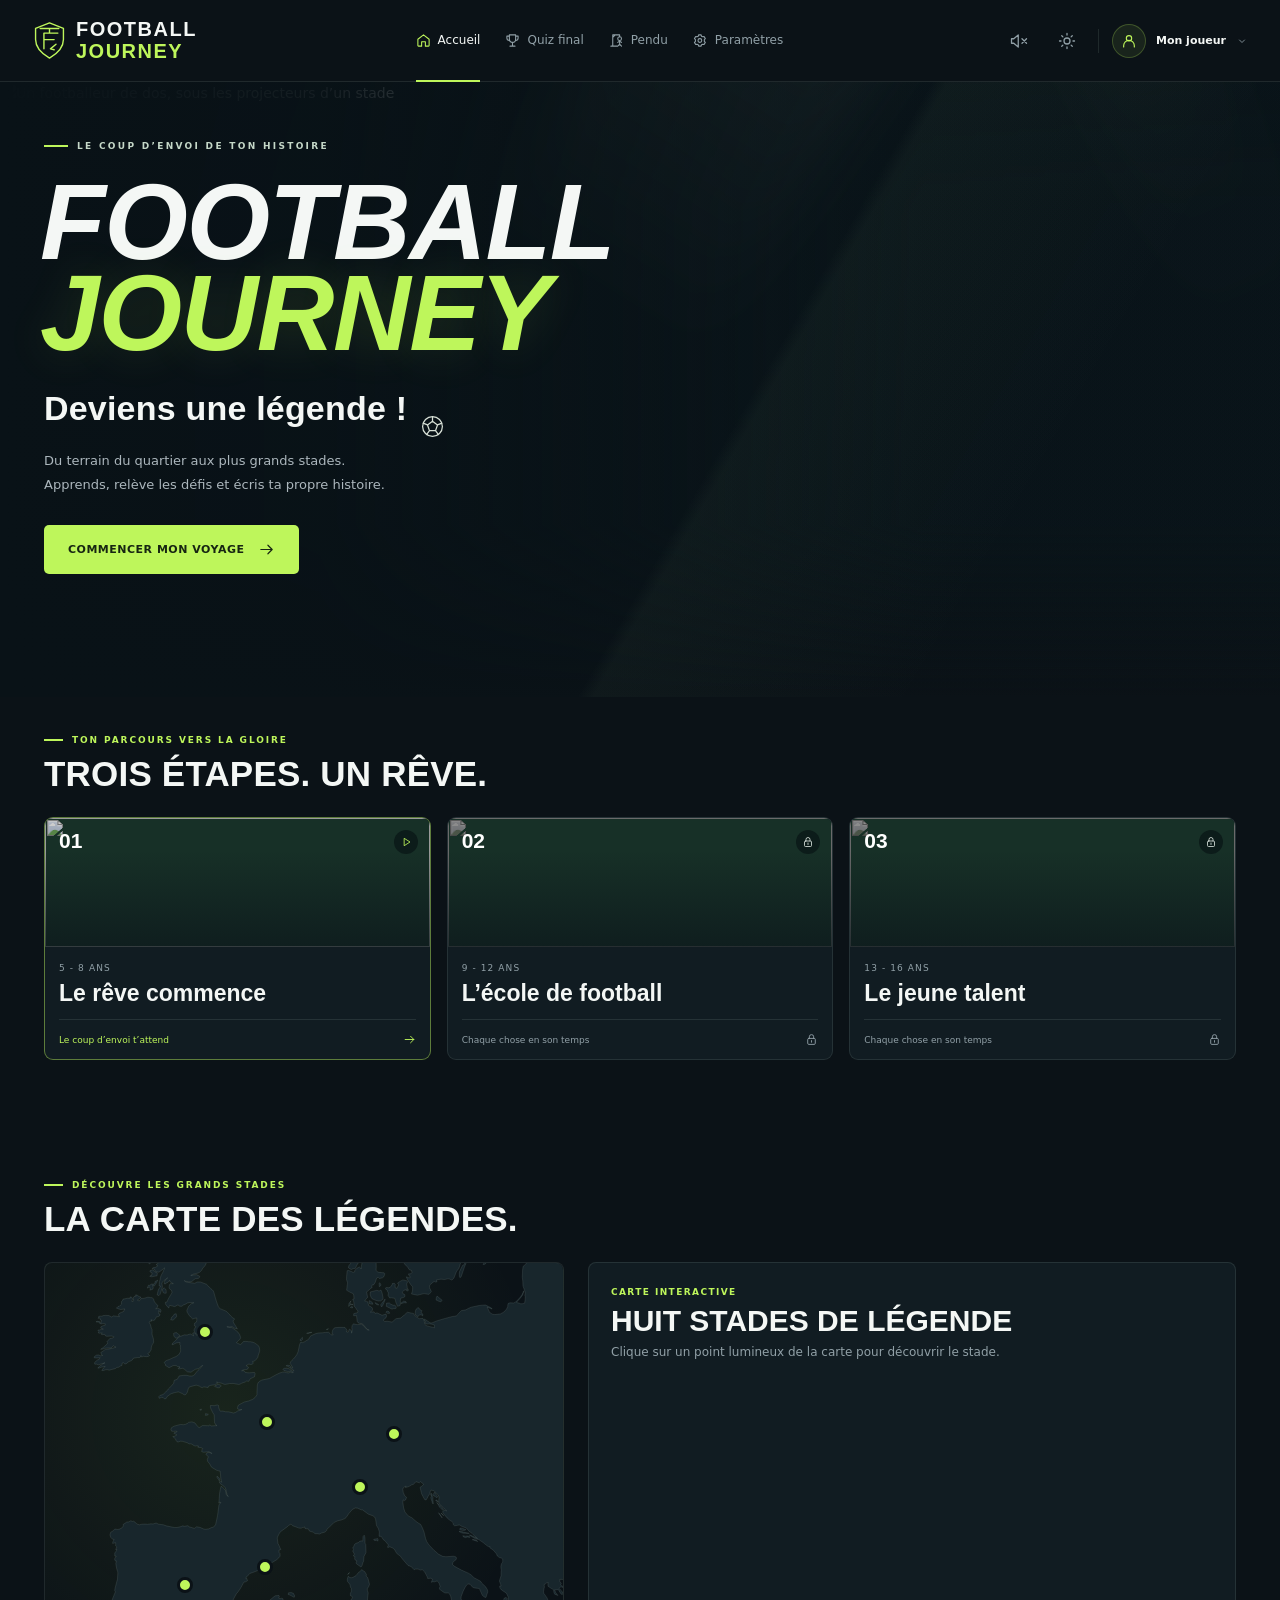
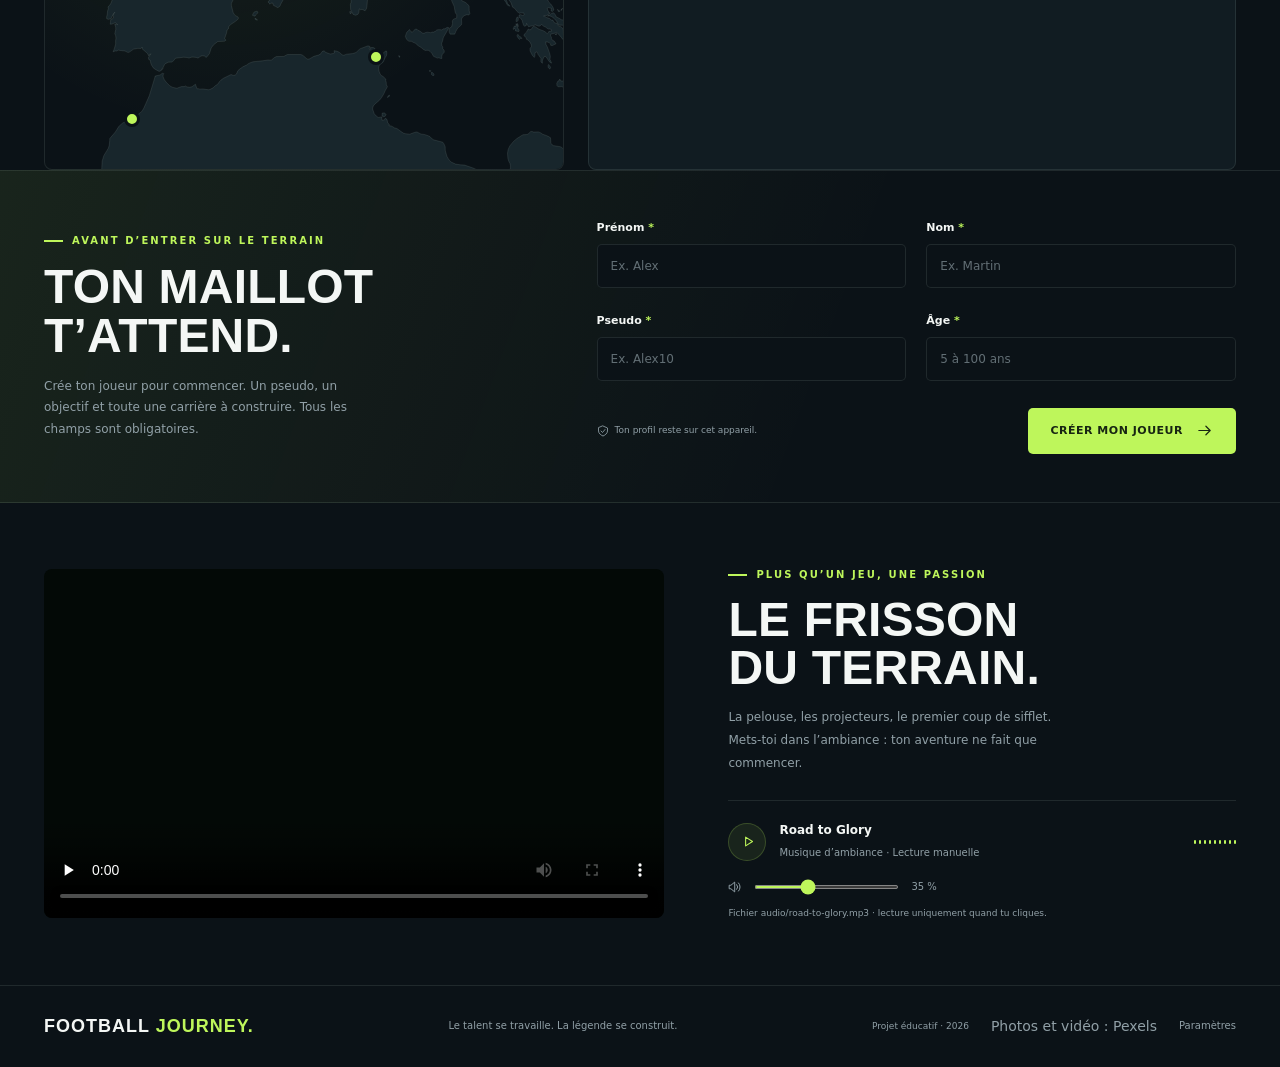
==== commit 9bf9112d: "Simplifier le JS et placer la carte des stades sur l'accueil - Carte interactive : nouvelle section " ====
--- a/index.html
+++ b/index.html
@@ -26,7 +26,6 @@
     <symbol id="i-arrow" viewBox="0 0 24 24"><path d="M4 12h16m-6-6 6 6-6 6"/></symbol>
     <symbol id="i-chevron" viewBox="0 0 24 24"><path d="m7 10 5 5 5-5"/></symbol>
     <symbol id="i-play" viewBox="0 0 24 24"><path d="m9 5 11 7-11 7Z"/></symbol>
-    <symbol id="i-play-circle" viewBox="0 0 24 24"><circle cx="12" cy="12" r="10"/><path d="m10 8 6 4-6 4Z"/></symbol>
     <symbol id="i-pause" viewBox="0 0 24 24"><path d="M8 5v14M16 5v14" stroke-width="3"/></symbol>
     <symbol id="i-volume" viewBox="0 0 24 24"><path d="m11 4-6 5H2v6h3l6 5ZM15 8a6 6 0 0 1 0 8M18 5a10 10 0 0 1 0 14"/></symbol>
     <symbol id="i-volume-off" viewBox="0 0 24 24"><path d="m11 4-6 5H2v6h3l6 5ZM16 9l6 6M22 9l-6 6"/></symbol>
@@ -92,9 +91,6 @@
     </div>
   </footer>
 
-  <dialog id="app-dialog" class="app-dialog" aria-labelledby="dialog-title">
-    <div id="dialog-content"></div>
-  </dialog>
 
   <aside id="toast" class="toast" role="status" aria-live="polite" aria-atomic="true">
     <svg class="icon" aria-hidden="true"><use id="toast-icon-use" href="#i-info"></use></svg>
--- a/style.css
+++ b/style.css
@@ -102,7 +102,6 @@
 .hero-image { position: absolute; inset: 0; width: 100%; height: 100%; object-fit: cover; object-position: center 47%; z-index: -4; animation: stadium-arrival 2s ease-out both; }
 .hero::before { content: ''; position: absolute; inset: 0; z-index: -3; background: linear-gradient(90deg, #091217 0%, rgba(9, 18, 23, .94) 25%, rgba(9, 18, 23, .67) 44%, rgba(9, 18, 23, .08) 72%), linear-gradient(0deg, #0b1217 0%, rgba(9, 18, 23, .07) 28%, rgba(9, 18, 23, .07) 80%, rgba(9, 18, 23, .2)); }
 .hero::after { content: ''; position: absolute; inset: 0; z-index: -2; background: linear-gradient(120deg, transparent 57%, rgba(163, 211, 151, .04) 58%, transparent 78%); pointer-events: none; }
-.hero-media-error { position: absolute; right: 24px; bottom: 15px; font-size: 9px; color: #b3c2b7; }
 .stadium-beam { position: absolute; z-index: -1; width: 270px; height: 950px; top: -580px; right: 5%; background: linear-gradient(180deg, rgba(229, 255, 219, .29), transparent); filter: blur(28px); transform: rotate(32deg); transform-origin: top center; opacity: .35; animation: stadium-glow 11s ease-in-out infinite alternate; pointer-events: none; }
 .stadium-beam.second { right: 24%; width: 150px; transform: rotate(-24deg); animation-delay: -6s; opacity: .15; }
 .hero-inner { position: relative; padding-block: 57px 65px; }
@@ -134,7 +133,7 @@
 .section-heading h2 { font-size: 35px; }
 .section-heading p { font-size: 12px; color: var(--muted); margin-top: 8px; }
 .section-heading > .text-button { margin-bottom: 3px; color: var(--muted); }
-.mission-grid { display: grid; grid-template-columns: repeat(5, minmax(0, 1fr)); gap: 16px; perspective: 1000px; }
+.mission-grid { display: grid; grid-template-columns: repeat(3, minmax(0, 1fr)); gap: 16px; perspective: 1000px; }
 .mission-card { position: relative; text-align: left; background: var(--surface); padding: 0; border: 1px solid var(--line); border-radius: 9px; overflow: hidden; transform: rotateX(0) rotateY(0); transition: border-color .25s, transform .25s, box-shadow .25s; transform-style: preserve-3d; }
 .mission-card:hover { transform: translateY(-5px) rotateX(5deg) rotateY(-6deg); border-color: rgba(190, 246, 91, .32); box-shadow: 0 16px 35px rgba(0, 0, 0, .18); }
 .mission-card.available { border-color: rgba(190, 246, 91, .44); }
@@ -178,8 +177,6 @@
 .immersion { display: grid; grid-template-columns: 1.1fr .9fr; align-items: center; gap: 64px; padding-block: 64px; }
 .video-wrap { position: relative; border-radius: 8px; overflow: hidden; background: #030906; }
 .video-wrap video { width: 100%; aspect-ratio: 16/9; object-fit: cover; }
-.video-error { padding: 16px; background: var(--surface); color: var(--muted); font-size: 12px; }
-.video-error a { display: inline-block; color: var(--accent); text-decoration: underline; margin-top: 5px; }
 .immersion h2 { font-size: 48px; margin-top: 13px; }
 .immersion-copy { margin-top: 13px; max-width: 350px; font-size: 12px; line-height: 1.9; color: var(--muted); }
 .audio-player { margin-top: 25px; border-top: 1px solid var(--line); padding-top: 20px; }
@@ -210,32 +207,13 @@
 .page-intro { margin-bottom: 32px; }
 .page-intro h1 { margin-top: 15px; max-width: 850px; font-size: 63px; }
 .page-intro > p { margin-top: 13px; max-width: 660px; color: var(--muted); font-size: 13px; }
-.page-intro-row { display: flex; align-items: end; justify-content: space-between; gap: 25px; }
-.progress-block { width: 245px; flex-shrink: 0; }
-.progress-label { display: flex; justify-content: space-between; gap: 15px; color: var(--muted); font-size: 10px; margin-bottom: 9px; }
-.progress-label strong { color: var(--accent); font-weight: 600; }
 .progress-track { height: 4px; background: var(--line); border-radius: 5px; overflow: hidden; }
 .progress-track > span { display: block; height: 100%; background: var(--accent); border-radius: inherit; transition: width .5s ease; }
-.journey-list { display: grid; gap: 17px; }
-.journey-row { display: grid; grid-template-columns: 230px 1fr auto; align-items: center; gap: 30px; border: 1px solid var(--line); background: var(--surface); border-radius: 10px; overflow: hidden; padding-right: 28px; }
-.journey-row > img { width: 230px; height: 165px; object-fit: cover; filter: saturate(.6) brightness(.8); }
-.journey-row.locked > img { filter: saturate(0) brightness(.45); }
-.journey-row.available { border-color: rgba(190, 246, 91, .35); }
-.journey-row .mission-age { margin-bottom: 7px; }
-.journey-row h2 { font-size: 31px; }
-.journey-row p { font-size: 11px; color: var(--muted); margin-top: 9px; max-width: 510px; }
-.journey-row .row-score { font-size: 10px; color: var(--accent); margin-top: 8px; }
-.journey-row .button { min-width: 135px; }
-.locked-label { color: var(--muted); display: flex; align-items: center; gap: 8px; font-size: 10px; width: 135px; justify-content: center; }
-.locked-label .icon { width: 15px; height: 15px; }
 .back-link { margin-bottom: 22px; }
 .back-link .icon { transform: rotate(180deg); }
 .mission-heading { display: flex; align-items: end; justify-content: space-between; gap: 25px; }
 .mission-heading h1 { margin-top: 13px; font-size: 59px; }
 .mission-heading p { color: var(--muted); font-size: 12px; max-width: 650px; margin-top: 12px; }
-.mission-points { text-align: right; flex-shrink: 0; }
-.mission-points strong { display: block; color: var(--accent); font-family: var(--font-display); font-size: 39px; line-height: 1; font-weight: 600; }
-.mission-points span { color: var(--muted); font-size: 10px; }
 .mission-objective { display: flex; align-items: start; gap: 10px; padding-block: 19px; margin-top: 22px; border-block: 1px solid var(--line); font-size: 11px; color: var(--muted); }
 .mission-objective > .icon { width: 17px; height: 17px; color: var(--accent); }
 .mission-objective strong { color: var(--text); font-weight: 600; }
@@ -294,13 +272,6 @@
 .activity-pitch .drop-zone { background: rgba(8, 26, 17, .8); color: #f4f7f5; min-height: 124px; border-color: rgba(198, 226, 201, .3); }
 .activity-pitch .zone-description { color: #9ab3a1; }
 .activity-pitch .drop-zone.is-full { border-color: #bef65b; }
-.activity-timeline .drop-zone { min-height: 77px; padding-block: 12px; }
-.activity-timeline .target-zones { gap: 12px; position: relative; }
-.activity-timeline .zone-number { border-color: rgba(190, 246, 91, .3); color: var(--accent); }
-.activity-legend .activity-layout { grid-template-columns: .8fr 1.2fr; }
-.activity-legend .target-zones { grid-template-columns: 1fr 1fr; }
-.activity-legend .drop-zone { min-height: 133px; padding: 13px; align-items: flex-start; gap: 9px; }
-.activity-legend .zone-number { width: 22px; height: 22px; font-size: 11px; }
 .feedback { display: flex; align-items: start; gap: 10px; min-height: 47px; margin-top: 18px; padding: 14px 17px; background: var(--surface); border-radius: 6px; font-size: 11px; color: var(--muted); line-height: 1.7; }
 .feedback > .icon { width: 16px; height: 16px; margin-top: 1px; }
 .feedback.success { color: var(--accent); background: var(--accent-soft); }
@@ -331,18 +302,7 @@
 .ring-text { position: absolute; font-family: var(--font-display); font-size: 52px; font-weight: 600; line-height: 1; }
 .ring-text small { font-size: 20px; color: var(--muted); }
 .result-message { font-size: 15px; max-width: 590px; margin: auto; }
-.result-note { font-size: 11px; color: var(--muted); margin-top: 10px; }
-.result-total { margin-top: 20px; font-size: 12px; color: var(--muted); }
-.result-total strong { color: var(--accent); font-size: 18px; }
 .result-actions { display: flex; justify-content: center; gap: 12px; flex-wrap: wrap; margin-top: 25px; }
-.quiz-correction { max-width: 780px; margin: 15px auto 0; border-top: 1px solid var(--line); }
-.quiz-correction summary { cursor: pointer; padding: 20px 0; font-size: 12px; font-weight: 600; }
-.correction-item { padding: 17px 0; border-top: 1px solid var(--line); display: flex; gap: 12px; }
-.correction-item > .icon { width: 16px; height: 16px; color: var(--accent); margin-top: 2px; }
-.correction-item.wrong > .icon { color: var(--danger); }
-.correction-item h3 { font-size: 12px; font-weight: 600; }
-.correction-item p { color: var(--muted); font-size: 11px; margin-top: 5px; }
-.correction-item .correct-answer { color: var(--accent); }
 .hangman-layout { display: grid; grid-template-columns: .75fr 1.25fr; gap: 55px; padding-block: 15px 35px; align-items: center; }
 .hangman-drawing { position: relative; display: grid; place-items: center; background: repeating-linear-gradient(90deg, rgba(255, 255, 255, .015) 0 45px, transparent 45px 90px), linear-gradient(150deg, #172e25, #101e20); border-radius: 10px; min-height: 360px; overflow: hidden; }
 .hangman-drawing::after { content: ''; position: absolute; inset: 21px; border: 1px solid rgba(190, 246, 91, .12); border-radius: 3px; pointer-events: none; }
@@ -370,54 +330,7 @@
 .hangman-message strong { display: block; font-size: 15px; }
 .game-bottom { display: flex; align-items: center; gap: 20px; margin-top: 12px; }
 .game-bottom p { color: var(--muted); font-size: 9px; }
-.dashboard-profile { display: flex; justify-content: space-between; align-items: center; padding: 27px 0 32px; border-bottom: 1px solid var(--line); }
-.dashboard-identity { display: flex; gap: 20px; align-items: center; }
-.dashboard-identity > div { min-width: 0; }
-.dashboard-identity h1, .player-home h2 { overflow-wrap: anywhere; }
-.dashboard-avatar { width: 73px; height: 73px; font-size: 21px; border-radius: 16px; }
-.dashboard-identity h1 { font-family: var(--font-display); font-size: 44px; font-weight: 600; line-height: 1; margin-top: 5px; }
-.dashboard-identity p { font-size: 11px; color: var(--muted); margin-top: 9px; }
-.dashboard-level { text-align: right; }
-.dashboard-level .eyebrow { justify-content: flex-end; }
-.dashboard-level strong { display: block; font-family: var(--font-display); font-size: 30px; margin-top: 5px; text-transform: uppercase; font-weight: 600; }
-.dashboard-metrics { display: grid; grid-template-columns: repeat(4, 1fr); border-bottom: 1px solid var(--line); padding-block: 27px; margin-bottom: 35px; }
-.dashboard-metric { padding-inline: 30px; border-right: 1px solid var(--line); }
-.dashboard-metric:first-child { padding-left: 0; }
-.dashboard-metric:last-child { border: 0; }
-.dashboard-metric span { display: block; font-size: 10px; color: var(--muted); margin-bottom: 7px; }
-.dashboard-metric strong { font-family: var(--font-display); font-size: 41px; font-weight: 600; line-height: 1; }
-.dashboard-metric strong small { font-size: 20px; color: var(--muted); }
-.dashboard-metric .progress-track { margin-top: 14px; }
-.dashboard-section { margin-top: 35px; }
-.dashboard-section-heading { display: flex; justify-content: space-between; align-items: center; margin-bottom: 17px; }
-.dashboard-section-heading h2 { font-size: 30px; }
-.dashboard-section-heading > span { color: var(--muted); font-size: 10px; }
-.table-scroll { overflow-x: auto; }
-.mission-table { width: 100%; border-collapse: collapse; text-align: left; white-space: nowrap; }
-.mission-table th { color: var(--muted); text-transform: uppercase; letter-spacing: 1px; font-weight: 500; font-size: 9px; padding: 12px 15px; background: var(--surface); }
-.mission-table th:first-child { border-radius: 5px 0 0 5px; }
-.mission-table th:last-child { border-radius: 0 5px 5px 0; }
-.mission-table td { font-size: 11px; padding: 17px 15px; border-bottom: 1px solid var(--line); }
-.table-mission { display: flex; align-items: center; gap: 13px; }
-.table-number { font-family: var(--font-display); font-size: 21px; color: var(--muted); }
-.status-text { display: inline-flex; align-items: center; gap: 6px; font-size: 10px; color: var(--muted); }
-.status-text .icon { width: 12px; height: 12px; }
-.status-text.done { color: var(--accent); }
-.dashboard-results { display: grid; grid-template-columns: 1fr 1fr; gap: 45px; margin-top: 37px; }
-.dashboard-result { padding-bottom: 22px; border-bottom: 1px solid var(--line); }
-.dashboard-result h2 { font-size: 28px; }
-.dashboard-result-line { display: flex; justify-content: space-between; gap: 20px; align-items: start; margin-top: 18px; }
-.dashboard-result-line strong { font-size: 12px; font-weight: 500; }
-.dashboard-result-line p { font-size: 10px; color: var(--muted); margin-top: 6px; }
-.dashboard-result-line > span { color: var(--accent); font-family: var(--font-display); font-size: 29px; line-height: 1; white-space: nowrap; }
-.badge-grid { display: grid; grid-template-columns: repeat(7, 1fr); gap: 20px; padding-block: 13px 20px; }
-.badge { text-align: center; opacity: .35; }
-.badge.earned { opacity: 1; }
-.badge-symbol { width: 58px; height: 66px; display: grid; place-items: center; margin: 0 auto 13px; color: var(--muted); background: var(--surface); clip-path: polygon(50% 0, 95% 20%, 95% 72%, 50% 100%, 5% 72%, 5% 20%); }
-.badge.earned .badge-symbol { color: var(--gold); background: rgba(244, 198, 106, .09); }
-.badge-symbol .icon { width: 26px; height: 26px; stroke-width: 1.4; }
-.badge strong { display: block; font-size: 10px; font-weight: 500; }
-.badge p { font-size: 9px; line-height: 1.5; color: var(--muted); margin-top: 5px; }
+.player-home h2 { overflow-wrap: anywhere; }
 .settings-layout { display: grid; grid-template-columns: 1fr 1fr; gap: 70px; }
 .settings-group { padding-bottom: 27px; margin-bottom: 26px; border-bottom: 1px solid var(--line); }
 .settings-group h2 { font-size: 28px; margin-bottom: 20px; }
@@ -436,31 +349,12 @@
 .location-output.success { color: var(--accent); }
 .location-output.error { color: var(--danger); }
 .location-actions { display: flex; align-items: center; gap: 17px; flex-wrap: wrap; }
-.app-dialog { width: min(470px, calc(100% - 32px)); max-height: calc(100vh - 48px); margin: auto; padding: 35px; background: var(--surface); color: var(--text); border: 1px solid var(--line); border-radius: 15px; box-shadow: 0 25px 100px #0006; overflow: auto; }
-.app-dialog[open] { animation: dialog-in .25s ease both; }
-.app-dialog::backdrop { background: rgba(3, 10, 13, .78); backdrop-filter: blur(7px); }
-.dialog-icon { width: 56px; height: 56px; color: var(--accent); background: var(--accent-soft); border-radius: 50%; display: grid; place-items: center; margin-bottom: 20px; }
-.dialog-icon .icon { width: 27px; height: 27px; }
-.app-dialog h2 { font-family: var(--font-display); font-size: 38px; text-transform: uppercase; font-weight: 600; line-height: 1.05; }
-.dialog-copy { margin-top: 15px; color: var(--muted); font-size: 12px; line-height: 1.9; }
-.dialog-copy a { color: var(--accent); text-decoration: underline; }
-.dialog-copy ul { margin: 12px 0; padding-left: 18px; }
-.dialog-actions { display: flex; gap: 10px; justify-content: flex-end; flex-wrap: wrap; margin-top: 27px; }
-.dialog-actions .button { min-height: 42px; font-size: 10px; padding: 10px 17px; }
-.success-dialog { text-align: center; }
-.success-dialog .dialog-icon { margin-inline: auto; }
-.success-dialog .dialog-actions { justify-content: center; }
-.confetti { position: absolute; inset: 0; overflow: hidden; pointer-events: none; }
-.confetti i { position: absolute; width: 5px; height: 9px; background: var(--accent); left: calc(var(--i) * 5%); top: -15px; animation: confetti-fall 2.2s calc(var(--i) * .045s) ease-out both; }
-.confetti i:nth-child(3n) { background: var(--gold); }
-.confetti i:nth-child(2n) { background: #e6f0e2; width: 4px; height: 5px; }
 .toast { position: fixed; bottom: 24px; left: 50%; width: max-content; max-width: min(580px, calc(100% - 32px)); padding: 15px 17px; background: var(--surface-up); color: var(--text); border: 1px solid var(--line); border-radius: 9px; display: flex; align-items: center; gap: 11px; box-shadow: 0 12px 45px #0004; z-index: 80; opacity: 0; transform: translate(-50%, 18px); pointer-events: none; transition: opacity .25s, transform .25s; }
 .toast.visible { opacity: 1; transform: translate(-50%, 0); pointer-events: auto; }
 .toast > .icon { color: var(--accent); width: 18px; height: 18px; }
 .toast.error > .icon { color: var(--danger); }
 .toast p { font-size: 11px; line-height: 1.7; }
 .toast .icon-button { margin: -5px -7px -5px 5px; width: 25px; height: 25px; }
-.view-enter { animation: rise-in .35s ease both; }
 @keyframes rise-in { from { opacity: 0; translate: 0 16px; } to { opacity: 1; translate: 0 0; } }
 @keyframes stadium-arrival { from { transform: scale(1.045); opacity: .35; } to { transform: scale(1); opacity: 1; } }
 @keyframes stadium-glow { from { opacity: .12; rotate: -5deg; } to { opacity: .36; rotate: 5deg; } }
@@ -468,8 +362,6 @@
 @keyframes equalize { from { height: 4px; } to { height: 21px; } }
 @keyframes shake { 0%, 100% { transform: translateX(0); } 25%, 75% { transform: translateX(-4px); } 50% { transform: translateX(4px); } }
 @keyframes draw-part { from { opacity: 0; } to { opacity: 1; } }
-@keyframes dialog-in { from { opacity: 0; transform: translateY(12px) scale(.98); } to { opacity: 1; transform: translateY(0) scale(1); } }
-@keyframes confetti-fall { from { opacity: 1; transform: translateY(0) rotate(0); } to { opacity: 0; transform: translateY(340px) rotate(360deg); } }
 @media (min-width: 1600px) { .hero { min-height: 690px; } .hero-inner { padding-top: 80px; } .hero-title { font-size: 134px; } }
 @media (max-width: 1190px) {
   .header-inner { gap: 20px; width: calc(100% - 44px); }
@@ -482,8 +374,6 @@
   .mission-grid { gap: 12px; }
   .mission-card h3 { font-size: 21px; }
   .mission-card-body { padding-inline: 12px; }
-  .journey-row { grid-template-columns: 190px 1fr auto; gap: 22px; padding-right: 22px; }
-  .journey-row > img { width: 190px; }
   .settings-layout { gap: 45px; }
   .home-metrics { gap: 30px; }
   .hangman-layout { gap: 35px; grid-template-columns: .8fr 1.2fr; }
@@ -502,7 +392,7 @@
   .hero-title { font-size: 103px; }
   .hero::before { background: linear-gradient(90deg, #091217 0%, rgba(9,18,23,.9) 30%, rgba(9,18,23,.35) 70%), linear-gradient(0deg, #0b1217, transparent 35%); }
   .hero-image { object-position: 59% center; }
-  .mission-grid { grid-template-columns: repeat(5, 195px); overflow-x: auto; padding-bottom: 13px; scroll-snap-type: x mandatory; }
+  .mission-grid { grid-template-columns: repeat(3, 195px); overflow-x: auto; padding-bottom: 13px; scroll-snap-type: x mandatory; }
   .mission-card { scroll-snap-align: start; }
   .registration-layout { gap: 35px; }
   .registration-layout h2 { font-size: 41px; }
@@ -512,16 +402,6 @@
   .player-home-inner { align-items: start; flex-direction: column; gap: 26px; }
   .home-metrics { justify-content: space-between; width: 100%; }
   .page-intro h1 { font-size: 54px; }
-  .page-intro-row { align-items: start; flex-direction: column; }
-  .progress-block { width: 100%; max-width: 400px; }
-  .journey-row { grid-template-columns: 160px 1fr; padding: 0 20px 0 0; gap: 15px 22px; }
-  .journey-row > img { grid-row: span 2; width: 160px; height: 200px; }
-  .journey-row-content { padding-top: 20px; }
-  .journey-row > .button, .journey-row > .locked-label { grid-column: 2; justify-self: start; margin-bottom: 20px; }
-  .journey-row h2 { font-size: 28px; }
-  .activity-legend .activity-layout { grid-template-columns: .72fr 1.28fr; }
-  .activity-legend .target-zones { grid-template-columns: 1fr; }
-  .activity-legend .drop-zone { min-height: 95px; }
   .settings-layout { grid-template-columns: 1fr; gap: 0; }
   .settings-layout > div:first-child { max-width: 640px; }
   .settings-layout > div:last-child { max-width: 640px; }
@@ -531,7 +411,6 @@
   .keyboard { grid-template-columns: repeat(9, 1fr); }
   .word-slots { gap: 5px; }
   .word-slot { width: 36px; font-size: 32px; }
-  .badge-grid { gap: 14px; }
   .footer-description { display: none; }
 }
 @media (max-width: 640px) {
@@ -559,7 +438,7 @@
   .section-heading > .text-button { font-size: 0; margin-top: 25px; gap: 0; }
   .section-heading > .text-button .icon { width: 22px; height: 22px; }
   .home-path { padding-top: 30px; padding-bottom: 30px; }
-  .mission-grid { grid-template-columns: repeat(5, 192px); gap: 13px; margin-right: -20px; padding-right: 20px; }
+  .mission-grid { grid-template-columns: repeat(3, 192px); gap: 13px; margin-right: -20px; padding-right: 20px; }
   .registration-section, .player-home { padding-block: 34px; }
   .registration-layout { grid-template-columns: 1fr; gap: 27px; }
   .registration-layout h2 { font-size: 40px; }
@@ -583,24 +462,12 @@
   .page-intro { margin-bottom: 25px; }
   .page-intro h1 { font-size: 45px; }
   .page-intro > p { font-size: 12px; }
-  .page-intro-row { gap: 23px; }
-  .journey-row { grid-template-columns: 96px 1fr; gap: 10px 15px; padding-right: 14px; }
-  .journey-row > img { width: 96px; height: 225px; }
-  .journey-row h2 { font-size: 27px; }
-  .journey-row p { font-size: 10px; }
-  .journey-row .mission-age { font-size: 8px; }
-  .journey-row .button { min-height: 37px; font-size: 9px; padding: 8px 14px; }
-  .journey-row-content { padding-top: 15px; }
-  .locked-label { justify-content: start; font-size: 9px; }
   .mission-heading { align-items: start; gap: 15px; }
   .mission-heading h1 { font-size: 43px; }
   .mission-heading .eyebrow { font-size: 8px; letter-spacing: 1.5px; }
   .mission-heading p { font-size: 11px; }
-  .mission-points { padding-top: 26px; }
-  .mission-points strong { font-size: 30px; }
-  .mission-points span { font-size: 8px; }
   .mission-objective { font-size: 10px; }
-  .activity-layout, .activity-legend .activity-layout { grid-template-columns: 1fr; gap: 15px; }
+  .activity-layout { grid-template-columns: 1fr; gap: 15px; }
   .source-panel, .target-panel { padding: 16px; }
   .activity-heading p { font-size: 10px; }
   .activity-counter { font-size: 20px; }
@@ -613,12 +480,11 @@
   .activity-discovery .drag-handle { display: none; }
   .activity-discovery .target-zones { grid-template-columns: 1fr; }
   .activity-discovery .drop-zone { min-height: 81px; }
-  .activity-sorting .source-items, .activity-legend .source-items { grid-template-columns: 1fr 1fr; }
-  .activity-sorting .drag-item, .activity-legend .drag-item { padding: 11px; gap: 8px; }
-  .activity-sorting .drag-item span, .activity-legend .drag-item span { font-size: 10px; }
-  .activity-sorting .drag-handle, .activity-legend .drag-handle { display: none; }
-  .activity-sorting .drag-item > .icon:first-child, .activity-legend .drag-item > .icon:first-child { width: 20px; height: 20px; }
-  .activity-legend .target-zones { grid-template-columns: 1fr; }
+  .activity-sorting .source-items { grid-template-columns: 1fr 1fr; }
+  .activity-sorting .drag-item { padding: 11px; gap: 8px; }
+  .activity-sorting .drag-item span { font-size: 10px; }
+  .activity-sorting .drag-handle { display: none; }
+  .activity-sorting .drag-item > .icon:first-child { width: 20px; height: 20px; }
   .activity-pitch .drop-zone { min-height: 136px; padding: 11px; gap: 8px; }
   .activity-pitch .zone-number { width: 22px; height: 22px; }
   .activity-pitch .zone-title { font-size: 10px; }
@@ -645,28 +511,6 @@
   .game-bottom { gap: 13px; }
   .game-bottom .button { white-space: nowrap; padding-inline: 16px; }
   .game-bottom p { font-size: 8px; }
-  .dashboard-profile { align-items: start; gap: 15px; padding-top: 10px; }
-  .dashboard-identity { gap: 12px; }
-  .dashboard-avatar { width: 50px; height: 54px; border-radius: 10px; font-size: 16px; }
-  .dashboard-identity .eyebrow { font-size: 7px; letter-spacing: 1px; }
-  .dashboard-identity h1 { font-size: 34px; }
-  .dashboard-identity p { font-size: 9px; margin-top: 6px; }
-  .dashboard-level { padding-top: 12px; }
-  .dashboard-level .eyebrow { font-size: 7px; letter-spacing: .6px; }
-  .dashboard-level .eyebrow::before { display: none; }
-  .dashboard-level strong { font-size: 21px; }
-  .dashboard-metrics { grid-template-columns: 1fr 1fr; gap: 25px 0; padding-block: 24px; }
-  .dashboard-metric { padding-inline: 22px; }
-  .dashboard-metric:nth-child(2) { border: 0; }
-  .dashboard-metric:nth-child(3) { padding-left: 0; }
-  .dashboard-metric strong { font-size: 36px; }
-  .dashboard-metric span { font-size: 9px; }
-  .dashboard-section-heading h2 { font-size: 26px; }
-  .dashboard-results { grid-template-columns: 1fr; gap: 28px; }
-  .badge-grid { grid-template-columns: repeat(4, 1fr); gap: 26px 10px; }
-  .badge strong { font-size: 9px; }
-  .badge p { font-size: 8px; }
-  .badge-symbol { width: 49px; height: 56px; }
   .settings-group h2 { font-size: 27px; }
   .setting-row { gap: 15px; }
   .setting-label { font-size: 11px; }
@@ -674,8 +518,6 @@
   .setting-range { width: 125px; gap: 8px; }
   .setting-range input { width: 86px; }
   .theme-control button { font-size: 9px; padding: 6px 8px; }
-  .app-dialog { padding: 28px 24px; }
-  .app-dialog h2 { font-size: 33px; }
   .toast { bottom: 15px; padding: 12px; }
   .toast p { font-size: 10px; }
 }
@@ -690,26 +532,15 @@
 .noscript-text { margin-top: 20px; }
 .home-metric strong small.unit { font-size: 20px; }
 .player-progress { margin-top: 25px; }
-.journey-tagline { font-size: 12px; margin-top: 14px; }
-.mission-bottom.quiz-cta { margin-top: 15px; }
-.mission-points strong small { font-size: 18px; }
-.locked-label { background: transparent; }
-.result-link { margin-top: 14px; }
 .setting-help.wide { max-width: none; margin-bottom: 13px; }
 .text-button.danger-text { color: var(--danger); }
-.img-failed { visibility: hidden; }
 
 /* ---------- 4. Carte interactive des stades (formulaire du joueur) ---------- */
-.stadium-map { margin-top: 24px; min-width: 0; }
-.stadium-map legend { font-size: 11px; font-weight: 600; margin-bottom: 6px; }
-.stadium-map legend .muted { font-weight: 400; }
-.map-help { font-size: 10px; color: var(--muted); margin-bottom: 12px; line-height: 1.6; }
 .map-layout { display: grid; grid-template-columns: 1.25fr 1fr; gap: 14px; align-items: stretch; }
 .map-canvas { position: relative; aspect-ratio: 532 / 520; overflow: hidden; border: 1px solid var(--line); border-radius: 8px; background: radial-gradient(circle at 35% 30%, var(--accent-soft), transparent 65%), var(--bg); }
 .map-land { position: absolute; inset: 0; width: 100%; height: 100%; fill: var(--surface-up); stroke: var(--line); stroke-width: 1; }
 .map-marker { position: absolute; z-index: 1; width: 16px; height: 16px; margin: -8px 0 0 -8px; padding: 0; border-radius: 50%; background: var(--accent); border: 3px solid var(--bg); animation: marker-pulse 2.4s ease-out infinite; transition: transform .2s, background .2s; }
 .map-marker:hover, .map-marker:focus-visible { transform: scale(1.3); z-index: 3; }
-.map-marker.visited { background: var(--gold); }
 .map-marker.active { z-index: 2; background: var(--text); animation: none; box-shadow: 0 0 0 4px var(--accent); }
 .map-marker-label { position: absolute; left: 50%; bottom: calc(100% + 7px); transform: translateX(-50%); padding: 3px 7px; border-radius: 4px; background: var(--surface-up); border: 1px solid var(--line); color: var(--text); font-size: 9px; font-weight: 700; white-space: nowrap; opacity: 0; pointer-events: none; transition: opacity .2s; }
 .map-marker:hover .map-marker-label, .map-marker:focus-visible .map-marker-label, .map-marker.active .map-marker-label { opacity: 1; }
@@ -719,13 +550,9 @@
 .map-info .map-info-title { font-family: var(--font-display); font-size: 25px; font-weight: 700; line-height: 1.05; text-transform: uppercase; }
 .map-info-place { color: var(--accent); font-weight: 600; }
 .map-info .text-button { align-self: flex-start; margin-top: auto; }
-.map-count { margin-top: 10px; font-size: 10px; color: var(--muted); }
 @keyframes marker-pulse { 0% { box-shadow: 0 0 0 0 rgba(190, 246, 91, .55); } 70%, 100% { box-shadow: 0 0 0 12px rgba(190, 246, 91, 0); } }
 @media (max-width: 1190px) { .map-layout { grid-template-columns: 1fr; } }
 @media (prefers-reduced-motion: reduce) { .map-marker { animation: none; } }
-.registration-layout .stadium-map p { max-width: none; margin-top: 0; font-size: 11px; line-height: 1.6; }
-.registration-layout .stadium-map .map-help { font-size: 10px; }
-.registration-layout .stadium-map .map-count { margin-top: 10px; font-size: 10px; }
 
 /* ---------- 5. Valeurs fixes (auparavant données par le JavaScript) ---------- */
 /* Luminosité : une classe par palier de 5 % sur <html> */
@@ -754,7 +581,7 @@
 .progress-track > span.pct-80 { width: 80%; }
 .progress-track > span.pct-90 { width: 90%; }
 .progress-track > span.pct-100 { width: 100%; }
-/* Décalage de l'animation des barres de l'égaliseur et des confettis */
+/* Décalage de l'animation des barres de l'égaliseur */
 .equalizer i:nth-child(1) { --i: 0; }
 .equalizer i:nth-child(2) { --i: 1; }
 .equalizer i:nth-child(3) { --i: 2; }
@@ -764,26 +591,6 @@
 .equalizer i:nth-child(7) { --i: 6; }
 .equalizer i:nth-child(8) { --i: 7; }
 .equalizer i:nth-child(9) { --i: 8; }
-.confetti i:nth-child(1) { --i: 0; }
-.confetti i:nth-child(2) { --i: 1; }
-.confetti i:nth-child(3) { --i: 2; }
-.confetti i:nth-child(4) { --i: 3; }
-.confetti i:nth-child(5) { --i: 4; }
-.confetti i:nth-child(6) { --i: 5; }
-.confetti i:nth-child(7) { --i: 6; }
-.confetti i:nth-child(8) { --i: 7; }
-.confetti i:nth-child(9) { --i: 8; }
-.confetti i:nth-child(10) { --i: 9; }
-.confetti i:nth-child(11) { --i: 10; }
-.confetti i:nth-child(12) { --i: 11; }
-.confetti i:nth-child(13) { --i: 12; }
-.confetti i:nth-child(14) { --i: 13; }
-.confetti i:nth-child(15) { --i: 14; }
-.confetti i:nth-child(16) { --i: 15; }
-.confetti i:nth-child(17) { --i: 16; }
-.confetti i:nth-child(18) { --i: 17; }
-.confetti i:nth-child(19) { --i: 18; }
-.confetti i:nth-child(20) { --i: 19; }
 /* Position des stades sur la carte interactive (en % de la carte) */
 .map-marker[data-stadium="old-trafford"] { left: 30.8%; top: 13.6%; }
 .map-marker[data-stadium="parc-des-princes"] { left: 42.8%; top: 31.4%; }
@@ -835,3 +642,10 @@
 .stored-data strong { color: var(--accent); font-weight: 600; }
 .settings-group .audio-play { flex-shrink: 0; }
 .setting-range .volume-value { white-space: nowrap; min-width: 42px; }
+
+/* ---------- 9. Carte des stades sur l'accueil ---------- */
+.home-map { margin-top: 70px; }
+.home-map .map-layout { grid-template-columns: minmax(0, 520px) 1fr; gap: 24px; }
+.home-map .map-info { font-size: 12px; padding: 22px; }
+.home-map .map-info .map-info-title { font-size: 30px; }
+@media (max-width: 860px) { .home-map .map-layout { grid-template-columns: 1fr; } }
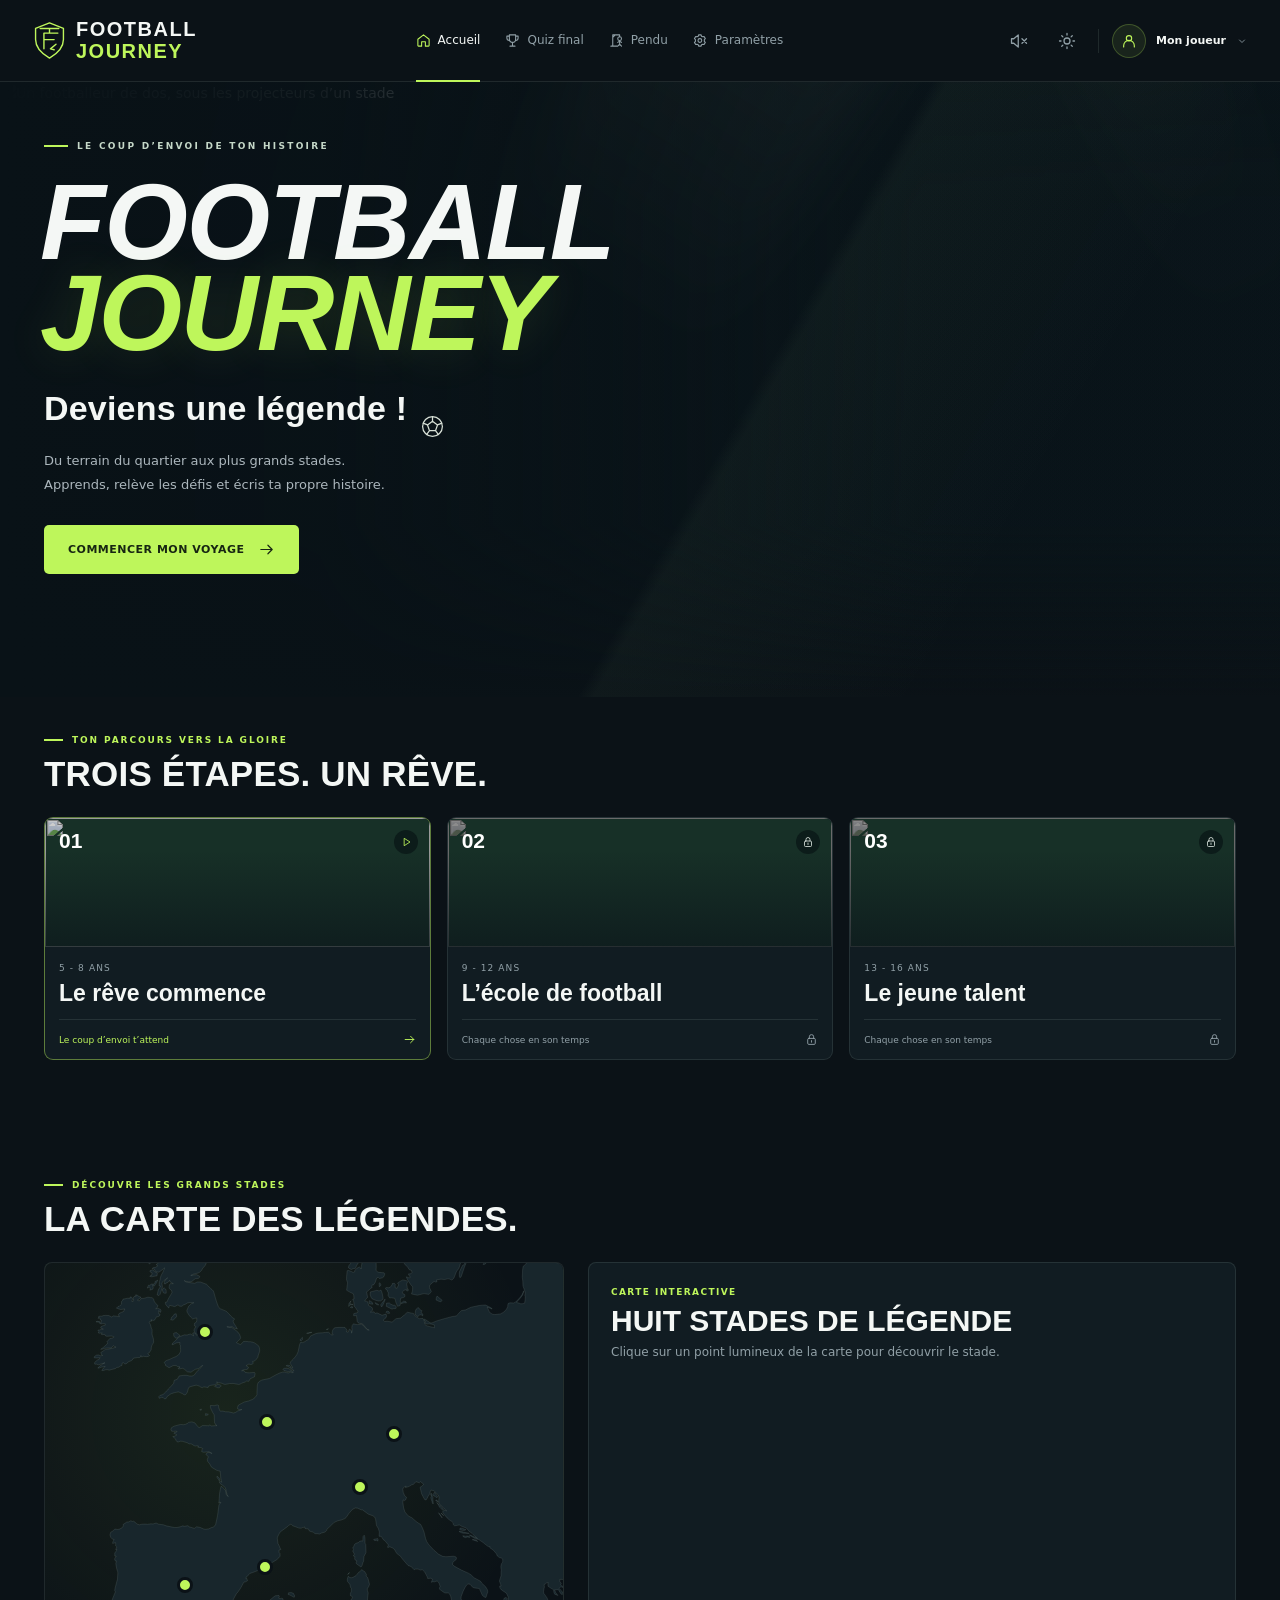
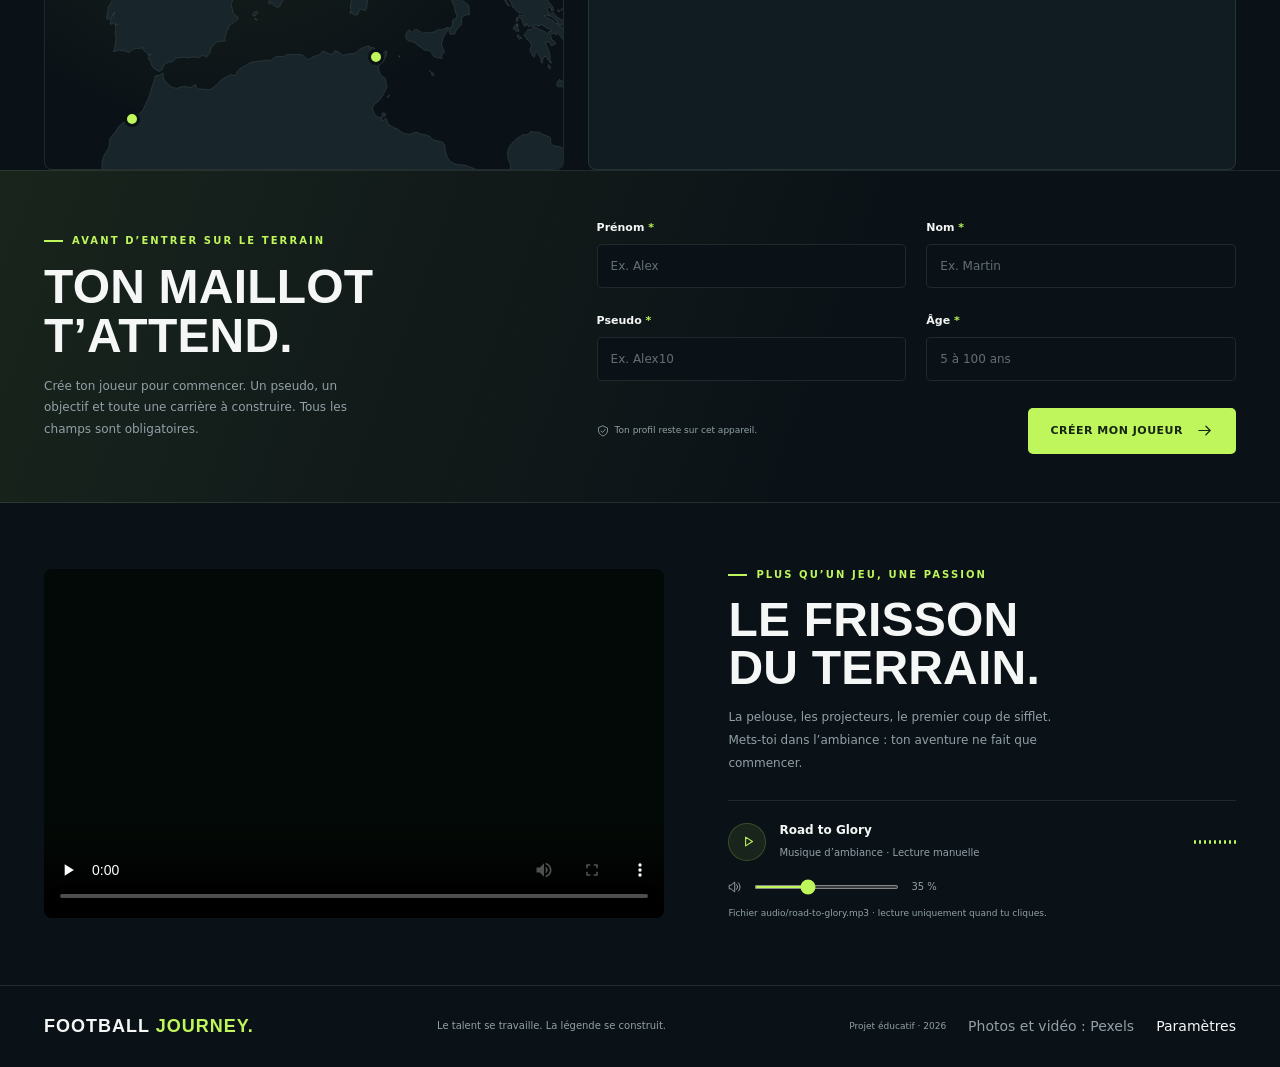
==== commit d66c3f00: "Découper le site en 7 fichiers HTML reliés par des liens - index.html, mission1.html, mission2.html," ====
--- a/index.html
+++ b/index.html
@@ -4,13 +4,13 @@
   <meta charset="UTF-8">
   <meta name="viewport" content="width=device-width, initial-scale=1.0">
   <meta name="theme-color" id="meta-theme-color" content="#0b1217">
-  <meta name="description" content="Du premier ballon aux plus grands stades. Construis ta carrière, relève cinq missions et deviens une légende du football.">
+  <meta name="description" content="Du premier ballon aux plus grands stades. Construis ta carrière, relève trois missions et deviens une légende du football.">
   <title>FOOTBALL JOURNEY - Deviens une légende !</title>
   <link rel="icon" href="data:image/svg+xml,%3Csvg xmlns='http://www.w3.org/2000/svg' viewBox='0 0 64 64'%3E%3Crect width='64' height='64' rx='14' fill='%230b1217'/%3E%3Cg fill='none' stroke='%23bef65b' stroke-width='3'%3E%3Ccircle cx='32' cy='32' r='22'/%3E%3Cpath d='m32 20 11 8-4 13H25l-4-13ZM32 20V10M43 28l10-4M39 41l7 9M25 41l-7 9M21 28l-10-4'/%3E%3C/g%3E%3C/svg%3E">
   <link rel="stylesheet" href="style.css">
 </head>
-<body>
-  <a class="skip-link" href="#main-content" data-action="skip">Aller au contenu</a>
+<body data-page="home">
+  <a class="skip-link" href="#main-content">Aller au contenu</a>
 
   <!-- Icônes SVG réutilisées partout avec <use href="#i-..."> -->
   <svg class="sprite" xmlns="http://www.w3.org/2000/svg" aria-hidden="true">
@@ -54,20 +54,279 @@
     <symbol id="i-grip" viewBox="0 0 24 24"><path d="M8 5h.1M16 5h.1M8 12h.1M16 12h.1M8 19h.1M16 19h.1" stroke-width="3"/></symbol>
     <symbol id="i-replay" viewBox="0 0 24 24"><path d="M3 10a9 9 0 1 1 1 7M3 4v6h6"/></symbol>
     <symbol id="i-download" viewBox="0 0 24 24"><path d="M12 3v12m-5-5 5 5 5-5M4 16v5h16v-5"/></symbol>
-    <!-- Images des 6 objets du Drag & Drop (mission 2) -->
-    <symbol id="obj-maillot" viewBox="0 0 240 240"><path d="M70 30 L105 30 Q120 52 135 30 L170 30 L222 82 L190 116 L170 98 L170 215 L70 215 L70 98 L50 116 L18 82 Z" fill="#bef65b" stroke="#172512" stroke-width="7" stroke-linejoin="round"/><path d="M105 30 Q120 52 135 30" fill="none" stroke="#172512" stroke-width="7"/><text x="120" y="175" text-anchor="middle" font-family="Arial, sans-serif" font-weight="800" font-size="72" fill="#172512">10</text></symbol>
-    <symbol id="obj-crampons" viewBox="0 0 240 240"><path d="M40 70 Q45 52 70 55 L120 62 Q132 95 150 112 L200 130 Q222 140 220 165 L218 172 L28 172 Q22 120 40 70 Z" fill="#2a3d43" stroke="#0b1217" stroke-width="7" stroke-linejoin="round"/><path d="M70 58 L76 108 M95 60 L103 112 M118 64 L128 116" stroke="#e8f3ea" stroke-width="6" stroke-linecap="round"/><path d="M150 112 Q170 140 215 150" fill="none" stroke="#bef65b" stroke-width="10" stroke-linecap="round"/><rect x="26" y="168" width="196" height="16" rx="8" fill="#0b1217"/><rect x="40" y="182" width="14" height="22" rx="4" fill="#bef65b" stroke="#0b1217" stroke-width="4"/><rect x="78" y="182" width="14" height="22" rx="4" fill="#bef65b" stroke="#0b1217" stroke-width="4"/><rect x="150" y="182" width="14" height="22" rx="4" fill="#bef65b" stroke="#0b1217" stroke-width="4"/><rect x="192" y="182" width="14" height="22" rx="4" fill="#bef65b" stroke="#0b1217" stroke-width="4"/></symbol>
-    <symbol id="obj-protege-tibias" viewBox="0 0 240 240"><g transform="translate(30 50) rotate(-8)"><path d="M0 0 Q40 -10 80 0 L80 120 Q40 160 0 120 Z" fill="#3b82f6" stroke="#0b1217" stroke-width="7" stroke-linejoin="round"/><path d="M14 22 Q40 14 66 22 L66 108 Q40 136 14 108 Z" fill="#e8f3ea"/><path d="M40 40 L40 110" stroke="#3b82f6" stroke-width="8" stroke-linecap="round"/></g><g transform="translate(125 45) rotate(8)"><path d="M0 0 Q40 -10 80 0 L80 120 Q40 160 0 120 Z" fill="#3b82f6" stroke="#0b1217" stroke-width="7" stroke-linejoin="round"/><path d="M14 22 Q40 14 66 22 L66 108 Q40 136 14 108 Z" fill="#e8f3ea"/><path d="M40 40 L40 110" stroke="#3b82f6" stroke-width="8" stroke-linecap="round"/></g></symbol>
-    <symbol id="obj-sifflet" viewBox="0 0 240 240"><path d="M120 60 Q60 30 30 80" fill="none" stroke="#f4c66a" stroke-width="7" stroke-linecap="round" stroke-dasharray="1 12"/><circle cx="110" cy="140" r="58" fill="#c9d3d8" stroke="#0b1217" stroke-width="7"/><path d="M130 92 L215 92 L215 140 L160 140 Z" fill="#c9d3d8" stroke="#0b1217" stroke-width="7" stroke-linejoin="round"/><circle cx="110" cy="140" r="22" fill="#0b1217"/><circle cx="102" cy="132" r="6" fill="#e8f3ea"/><rect x="168" y="100" width="34" height="12" rx="4" fill="#0b1217"/><circle cx="125" cy="76" r="10" fill="none" stroke="#0b1217" stroke-width="6"/></symbol>
-    <symbol id="obj-chronometre" viewBox="0 0 240 240"><rect x="104" y="18" width="32" height="26" rx="6" fill="#2a3d43" stroke="#0b1217" stroke-width="6"/><path d="M170 52 L186 38" stroke="#0b1217" stroke-width="10" stroke-linecap="round"/><circle cx="120" cy="134" r="86" fill="#e8f3ea" stroke="#0b1217" stroke-width="9"/><circle cx="120" cy="134" r="70" fill="none" stroke="#bef65b" stroke-width="10" stroke-dasharray="330 440" transform="rotate(-90 120 134)"/><line x1="178.0" y1="134.0" x2="186.0" y2="134.0" stroke="#0b1217" stroke-width="5"/><line x1="170.2" y1="163.0" x2="177.2" y2="167.0" stroke="#0b1217" stroke-width="5"/><line x1="149.0" y1="184.2" x2="153.0" y2="191.2" stroke="#0b1217" stroke-width="5"/><line x1="120.0" y1="192.0" x2="120.0" y2="200.0" stroke="#0b1217" stroke-width="5"/><line x1="91.0" y1="184.2" x2="87.0" y2="191.2" stroke="#0b1217" stroke-width="5"/><line x1="69.8" y1="163.0" x2="62.8" y2="167.0" stroke="#0b1217" stroke-width="5"/><line x1="62.0" y1="134.0" x2="54.0" y2="134.0" stroke="#0b1217" stroke-width="5"/><line x1="69.8" y1="105.0" x2="62.8" y2="101.0" stroke="#0b1217" stroke-width="5"/><line x1="91.0" y1="83.8" x2="87.0" y2="76.8" stroke="#0b1217" stroke-width="5"/><line x1="120.0" y1="76.0" x2="120.0" y2="68.0" stroke="#0b1217" stroke-width="5"/><line x1="149.0" y1="83.8" x2="153.0" y2="76.8" stroke="#0b1217" stroke-width="5"/><line x1="170.2" y1="105.0" x2="177.2" y2="101.0" stroke="#0b1217" stroke-width="5"/><line x1="120" y1="134" x2="120" y2="84" stroke="#0b1217" stroke-width="8" stroke-linecap="round"/><line x1="120" y1="134" x2="160" y2="150" stroke="#e5484d" stroke-width="6" stroke-linecap="round"/><circle cx="120" cy="134" r="9" fill="#0b1217"/></symbol>
-    <symbol id="obj-cartons" viewBox="0 0 240 240"><g transform="rotate(-14 100 130)"><rect x="40" y="40" width="110" height="160" rx="12" fill="#f8d43a" stroke="#0b1217" stroke-width="7"/></g><g transform="rotate(12 150 120)"><rect x="95" y="30" width="110" height="160" rx="12" fill="#e5484d" stroke="#0b1217" stroke-width="7"/></g></symbol>
     <!-- Fond de carte (Europe et Afrique du Nord) utilisé par la carte interactive des stades -->
     <symbol id="map-land" viewBox="0 0 532 520"><path d="M50.5 97.3L52.5 97.5L56.6 97.3L55.4 99.1L53.9 99.6L52.7 100.5L50.7 102.6L51.2 104.0L52.6 103.8L54.8 104.6L61.6 102.5L59.5 103.5L58.1 104.7L57.0 105.4L55.0 106.9L54.3 108.0L55.9 107.8L57.4 107.1L61.9 106.2L60.0 107.9L58.3 110.3L59.7 110.5L62.5 109.6L64.5 109.6L65.8 110.1L72.6 108.3L73.7 107.3L75.8 107.0L77.3 105.9L79.1 105.2L79.1 103.0L80.5 102.4L82.0 103.7L83.2 103.5L84.6 102.7L85.8 101.3L88.7 100.4L89.7 99.6L90.6 98.0L91.8 97.6L95.0 97.1L96.8 97.2L97.9 96.7L98.5 95.0L99.2 96.6L101.1 95.8L104.1 96.2L105.9 96.0L107.5 95.1L105.5 93.1L107.2 92.0L109.0 89.1L109.2 86.7L109.6 85.2L110.2 83.8L111.0 82.7L111.6 81.4L111.4 78.2L111.0 76.7L110.1 74.0L109.9 72.7L110.0 70.8L110.0 68.5L109.3 67.2L108.8 65.1L108.2 63.2L107.1 61.2L107.7 59.8L109.8 59.7L108.9 58.2L110.3 58.8L111.8 59.0L112.9 58.2L113.7 56.9L114.4 55.3L116.1 55.1L117.5 54.5L118.2 52.6L116.8 52.4L116.9 50.4L116.6 49.0L118.1 49.7L118.7 50.8L119.1 48.9L118.6 47.6L115.6 46.5L113.7 47.2L115.3 45.5L116.0 43.7L113.8 41.7L112.2 39.4L111.5 37.1L110.2 35.6L108.7 35.6L106.8 35.2L105.4 35.2L102.2 36.1L100.5 36.4L98.8 36.3L97.6 38.4L96.6 39.0L94.9 38.1L97.2 36.4L98.6 35.2L97.1 34.6L95.8 33.9L94.6 32.9L92.9 32.8L93.8 34.0L91.6 34.4L90.5 36.1L91.2 38.2L89.8 40.1L89.1 38.9L90.2 37.6L89.4 36.0L88.7 34.9L87.3 35.0L87.5 36.3L84.6 36.2L82.1 36.8L80.2 37.1L79.4 38.9L78.5 39.6L78.7 42.2L77.4 43.4L76.5 44.3L74.9 44.8L73.3 46.4L77.6 47.8L82.1 47.2L81.3 48.4L80.8 49.8L78.2 50.8L76.2 51.9L75.3 53.1L76.4 55.2L73.6 54.7L70.0 54.3L68.6 55.5L65.6 54.0L62.1 53.8L59.9 54.0L58.4 54.6L56.9 54.6L55.2 54.8L54.7 56.9L56.3 56.3L56.9 58.5L58.1 59.0L57.5 61.2L57.2 62.7L59.5 62.2L61.9 62.4L61.9 63.9L59.6 64.4L57.4 65.5L57.3 66.9L59.9 67.9L57.7 68.2L56.0 68.8L54.3 69.0L55.3 70.4L54.7 71.8L56.0 72.1L57.4 71.9L58.9 72.1L57.7 73.1L59.2 73.6L61.3 73.3L61.9 74.6L63.4 75.3L68.1 75.0L69.5 75.3L71.0 75.9L70.0 76.8L68.1 77.4L66.6 77.5L63.5 81.1L64.5 82.1L63.5 83.5L59.6 87.0L57.2 88.6L59.3 88.4L61.3 87.6L63.5 87.4L67.6 87.3L68.6 86.7L70.1 84.9L71.1 85.7L73.0 86.4L69.2 87.6L65.4 88.4L61.8 88.8L59.3 90.7L57.3 91.9L58.2 94.2L59.2 95.0L56.9 95.3L55.2 94.5L53.0 94.6L51.0 95.9L50.5 97.3ZM52.3 60.4L55.1 60.8L56.7 62.3L56.6 60.3L54.0 59.9L52.3 60.4ZM57.7 525.7L58.0 527.1L59.2 527.9L60.9 531.0L61.3 532.9L60.6 537.8L59.9 540.0L546.0 540.0L546.0 501.8L544.3 500.3L541.6 499.7L538.7 500.1L533.8 499.8L532.5 499.3L530.6 497.5L529.2 496.8L522.0 495.7L519.5 493.4L519.5 492.0L519.2 487.6L516.8 486.2L514.6 485.2L511.3 484.1L508.8 482.4L506.6 481.6L501.8 481.8L500.1 481.1L498.9 481.2L496.0 484.0L494.4 484.4L490.9 484.5L484.7 488.4L481.2 491.4L477.7 495.6L476.5 497.8L475.6 500.0L475.0 503.6L475.4 508.9L476.3 511.8L477.5 514.0L478.0 516.1L478.1 518.4L477.6 520.7L476.2 524.0L472.0 530.2L470.3 531.7L466.1 534.2L463.8 534.7L461.1 534.2L457.4 531.7L450.6 524.5L447.3 523.0L445.6 521.4L438.9 518.4L430.9 515.7L426.3 515.4L421.7 514.7L417.6 512.8L415.9 511.5L414.4 509.4L412.9 506.9L411.8 503.3L411.1 500.6L411.0 496.8L409.7 493.8L408.5 492.2L399.2 489.8L397.9 489.0L395.3 486.4L394.2 485.8L389.7 484.2L387.1 484.0L385.5 483.5L382.0 481.7L379.9 482.0L374.5 484.0L370.0 483.4L367.9 482.8L361.4 478.1L359.2 477.6L357.1 476.3L355.6 475.5L353.3 475.3L353.6 473.8L352.1 472.6L351.2 468.7L349.4 467.5L348.6 469.3L346.1 469.7L345.9 467.8L346.0 466.2L342.3 466.8L340.3 465.4L338.2 463.0L336.7 458.9L336.5 457.2L336.9 455.8L337.7 454.4L338.8 453.1L343.5 449.1L345.7 446.4L348.1 442.3L349.4 439.3L351.7 435.2L350.6 433.3L350.5 430.9L350.0 429.0L350.0 427.3L347.0 424.5L345.7 424.0L344.3 422.3L343.1 419.3L342.7 416.5L342.8 414.9L343.3 413.5L345.0 411.6L347.2 410.1L349.5 405.1L350.8 403.2L351.1 400.7L350.8 398.5L349.3 398.8L346.7 401.4L344.0 402.4L343.2 404.2L341.8 405.4L340.1 404.4L340.7 402.7L338.7 399.3L338.8 395.9L337.2 395.0L335.8 394.9L334.3 394.9L334.5 396.4L333.6 397.3L333.0 395.8L333.7 393.8L331.7 393.2L324.0 396.1L322.8 396.9L319.5 400.0L316.1 401.2L309.8 401.8L306.8 402.9L305.1 402.4L302.5 400.0L300.1 398.8L296.9 398.2L297.3 400.6L296.0 401.1L293.0 401.6L288.1 399.9L286.8 398.3L284.6 399.1L283.5 401.2L280.9 402.7L276.2 404.0L271.9 406.5L270.1 407.0L268.8 406.5L265.9 403.9L264.3 402.7L262.6 402.1L248.9 402.1L245.3 404.1L237.6 404.3L235.8 405.2L232.3 408.0L228.8 407.8L223.6 408.6L213.6 409.6L209.6 411.1L207.1 412.9L203.2 414.8L200.4 416.8L198.1 418.7L196.7 422.0L195.3 423.3L193.4 423.6L191.1 422.7L183.2 426.6L180.8 428.4L179.1 430.1L177.3 432.7L175.2 434.0L172.6 436.4L169.2 438.1L167.8 438.3L164.9 437.9L162.1 437.5L159.1 437.7L157.8 437.3L156.3 437.4L155.0 434.3L154.6 432.7L153.1 433.6L151.1 435.2L148.5 435.8L145.7 435.4L144.3 434.4L143.0 435.1L140.2 435.1L135.4 436.8L131.2 435.9L128.3 434.4L124.5 430.7L122.4 427.7L121.3 425.1L121.3 422.9L122.1 421.9L120.4 421.4L118.7 422.8L117.3 423.4L115.5 423.7L113.1 424.3L112.6 426.4L107.1 444.5L101.4 457.4L99.4 460.6L96.0 463.4L90.1 467.2L79.8 472.5L76.8 475.0L75.7 476.2L72.3 481.6L66.5 488.5L66.5 490.3L66.0 495.2L65.1 498.3L60.5 505.8L58.7 511.5L58.3 518.6L58.3 523.0L57.7 525.7ZM63.3 364.0L63.4 365.4L65.0 366.0L66.4 365.7L68.1 365.1L68.7 363.3L70.6 359.7L71.8 358.7L70.9 360.0L70.0 361.9L70.3 363.9L69.7 365.1L68.7 366.1L67.5 366.3L67.2 369.2L67.0 371.0L68.7 370.9L71.2 369.8L72.8 369.7L74.7 371.5L71.7 371.1L72.6 374.0L72.7 376.3L71.7 380.8L72.5 382.6L72.9 385.3L72.5 388.2L72.6 391.4L71.0 396.7L70.0 399.3L72.1 398.5L73.7 398.5L75.6 397.6L77.2 398.0L82.1 398.5L84.8 399.9L86.3 399.9L91.1 396.6L92.3 396.4L95.5 395.8L98.3 396.0L99.9 394.4L99.6 396.1L105.1 400.9L106.5 403.4L107.5 401.8L109.0 401.7L107.4 403.1L106.2 405.4L106.6 407.3L108.2 408.1L108.3 409.5L108.8 411.5L109.6 413.3L111.5 416.2L114.7 418.2L117.2 419.5L119.5 418.5L119.8 417.0L120.9 417.3L121.4 415.3L122.8 412.5L123.6 411.5L126.9 410.0L130.6 409.9L133.0 407.4L133.9 406.0L142.4 404.9L145.9 405.2L147.9 405.8L150.4 404.9L151.9 404.8L155.4 405.1L157.0 405.7L158.6 405.0L159.6 403.9L161.7 403.4L163.7 403.6L165.4 405.1L166.4 404.5L168.9 401.1L170.8 395.3L173.0 392.3L177.4 388.8L182.9 388.6L184.5 388.4L185.9 387.4L184.5 385.8L185.4 383.0L186.4 380.2L187.0 377.0L188.3 375.9L188.7 373.6L190.7 371.3L195.3 368.3L197.9 366.1L198.8 364.8L198.2 363.5L195.5 362.2L194.1 360.6L193.2 358.8L191.4 351.7L191.4 349.6L195.0 342.5L196.6 339.7L198.2 337.9L201.1 333.6L204.3 327.7L206.1 327.4L208.0 326.3L207.2 323.9L206.0 323.5L207.4 322.2L210.4 318.8L212.9 318.1L217.9 316.1L225.2 314.2L228.3 310.7L238.1 304.7L240.1 302.8L241.5 301.1L241.3 298.3L240.4 297.3L240.3 294.9L242.3 294.2L241.3 292.6L241.0 291.4L239.3 288.2L238.6 283.2L238.7 281.7L240.3 278.4L241.6 276.2L249.0 270.8L250.1 269.7L252.7 268.1L254.3 269.9L257.3 270.9L260.8 272.3L263.1 272.4L264.2 271.8L265.7 271.5L266.8 271.1L267.0 272.7L268.8 273.0L270.5 273.1L271.7 275.4L275.4 276.4L277.3 278.0L280.4 278.0L281.6 278.5L284.3 277.2L286.9 276.6L288.0 276.0L289.2 274.8L289.6 273.3L292.1 271.2L296.5 266.8L297.7 266.1L300.9 264.7L304.3 264.0L308.1 262.5L309.1 261.6L312.1 257.3L315.7 253.1L318.7 251.6L321.0 251.8L324.7 253.5L326.1 253.6L332.2 258.0L336.6 259.6L338.6 261.0L339.5 263.0L340.5 269.7L342.3 272.6L343.3 275.9L343.4 277.2L343.2 278.7L343.2 280.7L345.0 280.8L346.3 282.0L347.2 283.9L349.1 285.2L352.4 289.3L352.6 290.9L351.5 291.7L352.6 292.1L354.1 291.5L357.0 292.7L358.9 294.2L361.3 298.4L365.1 301.2L366.9 303.8L372.8 310.6L375.9 311.8L378.3 314.0L379.2 315.1L380.6 314.4L383.1 314.4L385.8 315.4L387.4 314.9L390.0 317.4L392.7 322.6L393.0 324.1L396.3 323.8L398.0 324.8L396.8 328.0L398.4 327.3L399.8 327.5L402.7 326.6L403.8 327.4L404.7 328.9L405.3 330.6L405.8 332.4L405.0 333.8L405.3 335.2L410.1 338.6L411.5 339.0L414.2 338.9L415.7 340.2L416.7 342.6L417.9 347.5L420.3 352.9L421.0 357.2L421.5 359.5L422.9 361.2L422.8 364.8L420.9 365.3L419.6 365.8L418.3 367.7L418.6 370.3L417.5 373.9L415.8 374.8L415.0 376.5L415.1 379.3L416.1 381.2L420.8 381.2L421.5 379.6L422.0 378.3L423.9 375.0L427.6 371.8L428.0 370.1L427.8 365.7L428.6 364.0L430.6 362.2L433.3 361.2L435.4 361.6L436.4 360.0L435.7 357.3L435.6 352.4L434.0 350.4L431.5 348.4L428.4 347.2L427.3 345.0L427.4 342.8L429.4 337.3L431.3 333.5L433.0 330.8L434.4 329.7L436.5 329.9L437.5 331.3L439.6 333.2L440.7 333.7L446.1 334.4L449.1 341.3L451.1 343.0L452.8 343.6L453.5 341.9L453.9 340.2L454.8 337.9L454.4 335.6L452.6 332.6L448.5 328.7L447.4 326.9L440.6 323.2L437.8 320.5L435.4 318.8L427.7 315.4L420.2 311.3L418.6 309.8L418.8 307.6L420.5 306.0L422.1 304.8L422.6 303.7L422.3 302.1L420.9 301.4L419.5 301.2L411.7 301.7L408.4 301.3L404.1 299.0L399.6 295.1L394.6 289.9L392.1 286.2L390.9 283.0L389.3 276.4L387.7 272.2L385.9 268.6L382.2 266.3L376.7 261.6L373.7 260.1L370.8 257.3L369.6 255.5L368.3 251.4L367.5 245.6L367.9 243.3L369.4 244.0L370.5 243.1L371.3 240.6L369.5 239.2L368.0 235.8L367.5 232.6L367.8 231.1L368.9 230.1L370.9 229.1L370.1 230.6L372.6 230.0L374.6 229.1L376.7 227.8L378.4 227.3L379.7 226.1L380.9 224.6L384.5 225.8L385.8 224.6L389.0 227.4L386.9 229.3L385.2 230.4L386.4 235.4L386.6 236.7L388.4 240.2L390.1 243.2L391.5 243.3L392.6 241.5L393.3 240.0L395.3 236.8L395.8 234.3L396.4 233.2L399.7 234.0L400.9 235.5L404.0 238.4L404.7 240.6L404.4 243.6L404.5 245.9L405.7 247.9L409.8 252.3L411.3 253.4L412.6 254.6L411.2 254.2L410.0 254.2L408.6 254.6L408.6 256.6L413.0 261.8L415.2 263.8L417.5 265.3L419.2 266.9L419.2 268.6L420.7 269.9L423.8 269.4L425.5 269.1L428.4 270.7L432.7 272.2L435.8 275.8L438.6 277.7L441.5 280.8L443.3 282.1L444.1 283.0L437.1 279.5L435.8 279.5L437.6 280.6L442.2 283.3L445.6 284.1L450.2 287.3L452.7 289.4L455.2 291.3L457.0 291.2L456.8 292.4L460.5 295.0L463.7 298.8L464.6 301.0L466.8 302.6L468.5 302.9L470.1 304.2L470.1 307.2L468.9 308.8L468.2 311.5L468.3 313.6L468.7 315.3L468.4 317.9L468.4 321.3L467.4 324.2L466.7 326.7L468.1 330.6L468.4 331.9L467.0 331.8L467.0 333.1L467.6 334.3L468.8 335.8L473.9 339.1L475.5 342.6L475.9 344.0L476.0 345.8L477.4 347.2L478.7 349.1L480.2 353.5L482.6 354.9L484.0 357.0L485.7 358.6L486.9 359.8L488.9 359.3L490.5 359.5L491.7 359.4L492.1 361.6L491.0 362.3L488.5 361.2L486.9 361.5L486.9 363.9L488.2 364.5L489.9 366.9L490.8 369.9L491.6 372.3L492.6 373.1L494.2 372.5L494.6 370.2L495.5 371.8L496.6 373.6L497.9 373.3L499.1 372.9L501.3 372.7L503.5 371.7L507.2 373.0L508.5 372.8L509.9 371.2L512.2 373.1L514.6 374.2L515.7 375.3L517.1 376.0L518.5 376.0L520.1 376.5L520.2 378.1L517.4 378.5L516.8 379.9L515.9 380.7L514.0 379.1L511.8 377.7L507.4 376.2L503.4 373.6L501.6 373.4L500.5 374.5L499.2 376.5L497.7 376.7L496.3 375.9L494.3 379.4L492.0 381.6L491.9 382.9L494.0 384.5L494.6 386.6L495.8 387.2L498.0 389.2L499.5 392.3L499.7 393.8L498.1 396.0L498.2 398.4L500.3 402.7L502.5 405.2L503.1 403.9L503.2 402.2L503.4 400.2L505.1 399.4L505.9 400.7L506.3 401.9L509.3 406.0L509.3 409.7L510.9 411.1L510.8 408.6L512.5 404.4L514.1 404.1L515.7 406.2L517.8 409.4L518.8 410.3L520.3 411.0L519.5 409.1L518.6 407.1L519.0 404.5L518.8 402.9L517.9 399.7L515.9 394.2L514.7 392.1L514.2 389.2L515.9 389.3L517.2 389.7L518.2 390.4L519.3 391.2L519.4 392.7L520.9 393.0L524.8 391.2L523.7 389.2L522.9 388.1L521.7 388.1L520.1 385.7L520.1 384.1L519.2 383.0L519.2 381.7L520.7 380.8L523.9 380.2L525.0 379.3L526.1 379.8L528.3 382.3L530.3 384.4L531.6 386.5L532.8 385.8L532.9 384.5L532.4 380.9L532.3 377.2L532.1 375.5L529.7 373.5L527.6 373.0L526.0 370.2L523.2 369.5L521.6 366.8L519.9 366.6L518.3 365.2L514.9 364.0L513.6 363.0L512.0 362.6L513.5 362.0L515.3 362.0L517.0 361.0L518.9 359.2L517.5 359.4L517.1 357.8L516.4 356.6L515.8 354.8L516.9 353.9L520.3 354.8L519.7 357.3L521.1 357.9L522.6 356.5L522.0 354.2L521.3 352.8L519.4 350.2L517.7 348.7L516.9 347.4L515.7 344.0L512.3 339.3L512.0 337.6L512.5 334.5L513.0 332.7L512.7 331.4L512.8 330.1L514.4 329.3L515.4 328.4L516.9 328.2L516.5 329.5L516.6 332.0L519.4 333.9L522.4 335.7L522.6 338.2L523.5 340.2L526.8 341.5L524.5 338.5L523.4 335.6L527.3 335.5L529.7 339.6L531.2 340.7L532.0 339.5L531.5 337.7L529.5 335.9L528.1 334.3L529.5 332.6L530.8 332.8L532.8 333.9L534.2 334.4L535.3 335.7L536.8 337.1L536.1 335.2L535.0 333.4L532.4 331.8L531.0 331.9L529.6 330.4L530.3 329.1L528.9 327.4L528.7 325.0L531.2 325.0L533.2 325.5L535.3 324.3L537.4 321.7L538.7 321.0L541.5 322.6L543.1 322.9L546.0 320.7L546.0 -20.0L537.5 -20.0L536.6 -18.2L536.2 -15.7L537.1 -12.9L537.6 -6.5L537.3 -5.0L535.9 -3.4L532.8 -1.3L531.0 -0.2L527.1 0.6L522.0 -1.8L519.9 -6.5L518.5 -7.9L513.1 -11.9L512.6 -13.0L511.8 -14.5L507.2 -13.3L503.2 -12.0L500.2 -11.4L496.4 -6.4L495.9 -4.7L495.7 -2.6L494.9 -0.4L493.6 1.3L491.0 3.5L490.5 7.3L490.2 14.8L490.7 18.6L490.9 23.7L492.4 27.7L493.3 30.9L492.8 33.1L493.3 34.6L493.1 37.8L492.6 41.3L490.0 41.9L488.4 41.8L486.8 41.1L485.5 40.9L484.3 40.4L488.0 36.3L490.5 33.0L491.5 30.2L491.6 28.6L490.8 30.5L490.2 32.0L488.6 34.3L487.8 35.4L485.5 37.9L483.3 40.1L481.5 41.0L477.5 40.9L475.6 41.6L475.3 43.4L475.2 45.0L474.0 47.3L472.6 49.1L470.5 50.8L467.7 52.3L461.7 53.0L459.7 52.6L457.4 51.4L456.2 49.7L454.1 45.1L457.5 46.7L459.2 47.3L458.6 46.3L455.5 44.6L452.5 43.2L449.2 43.3L445.8 43.7L437.6 45.4L434.1 47.0L432.4 48.1L427.8 48.9L425.2 51.3L424.1 52.8L422.6 54.2L420.6 54.7L418.6 54.9L410.0 57.2L402.0 59.6L397.4 61.5L395.5 61.4L392.5 59.3L389.6 57.5L389.6 58.8L390.9 60.1L390.6 61.2L391.0 62.4L392.7 62.7L394.4 62.5L396.9 62.8L399.8 63.5L399.9 64.9L400.0 66.5L395.5 65.4L392.3 64.6L391.3 64.0L390.1 62.9L389.5 59.6L388.2 56.9L384.3 57.2L380.1 54.4L378.4 51.8L376.6 51.5L374.9 51.1L372.1 50.6L369.3 53.1L368.1 54.3L366.4 55.5L365.6 56.6L361.1 57.1L359.8 57.7L356.5 60.7L351.5 59.8L348.8 60.1L347.3 58.5L350.1 56.4L350.9 54.4L350.2 52.4L346.2 53.7L341.0 51.2L339.0 51.8L338.0 50.2L334.2 50.5L335.2 49.7L336.4 48.4L336.3 46.5L335.3 45.2L332.5 43.8L331.9 41.4L331.7 40.0L330.0 39.2L328.4 39.2L329.1 37.7L331.0 35.9L331.4 34.7L330.9 33.1L330.7 31.7L330.3 30.1L331.2 28.8L332.8 27.8L334.6 25.9L336.0 25.3L335.5 23.7L336.2 22.5L337.5 22.5L339.2 19.9L340.5 15.8L342.0 14.5L343.5 16.0L346.6 15.2L348.0 14.1L348.5 12.8L349.0 11.1L348.3 10.1L342.8 9.6L341.4 8.9L340.0 7.6L340.2 4.4L340.1 0.0L342.1 -3.4L343.3 -4.9L343.2 -7.6L343.5 -9.0L342.2 -11.3L342.7 -13.0L344.6 -14.7L339.6 -12.3L335.5 -11.6L333.4 -9.6L329.7 -4.7L328.1 -3.5L326.2 -2.9L322.5 -3.1L321.3 -3.0L319.4 -2.2L316.7 -2.2L314.0 0.3L312.0 2.9L311.7 4.9L312.9 5.8L314.6 6.7L316.4 5.8L318.8 5.5L320.3 2.2L321.9 -0.3L323.5 -0.9L325.6 -0.2L324.9 3.8L324.7 6.0L323.9 5.0L322.9 4.1L320.4 5.3L318.3 7.5L318.0 9.1L316.5 9.7L314.6 8.7L311.9 7.7L310.3 7.9L309.8 13.6L309.7 17.2L310.8 20.4L310.5 22.0L309.8 28.0L312.9 29.8L316.6 31.6L317.1 33.4L317.4 36.9L316.0 37.3L316.9 39.1L317.2 40.3L317.5 44.2L319.1 46.1L320.3 48.1L321.4 49.2L321.3 50.6L319.7 51.4L317.1 52.0L317.0 54.1L318.3 54.1L319.9 54.0L320.7 60.0L321.7 61.5L323.0 62.0L325.1 62.2L326.4 62.8L330.8 68.0L333.0 68.9L331.4 68.7L330.2 68.0L326.5 63.7L324.9 62.9L320.6 63.3L316.7 62.5L315.4 64.4L315.1 66.6L315.5 68.9L314.9 72.1L314.9 69.7L312.7 67.9L311.9 69.8L311.4 71.1L309.5 70.6L310.3 69.1L308.1 66.2L302.8 66.1L298.0 66.4L296.9 66.9L295.5 68.9L295.1 70.4L294.8 72.5L296.1 73.5L294.8 74.0L293.6 73.5L292.8 72.5L291.4 71.2L287.9 71.3L284.9 71.7L280.8 71.9L278.2 72.5L273.4 74.6L272.2 75.7L271.0 78.1L266.8 80.8L264.4 81.8L262.8 81.2L262.0 82.6L261.5 83.8L259.9 91.2L258.8 93.8L257.3 96.1L254.9 98.8L253.8 99.8L252.4 101.4L251.7 103.0L253.9 106.5L254.5 107.8L252.1 108.1L253.1 109.0L254.4 109.6L255.9 110.6L254.0 110.9L250.4 108.5L248.4 108.1L245.7 108.2L244.3 109.2L245.3 110.3L247.7 111.0L249.5 111.8L252.1 111.1L253.9 112.0L255.1 112.3L253.6 112.8L252.2 112.1L250.4 112.9L248.0 112.6L246.3 112.0L244.0 112.1L241.1 113.0L237.5 114.7L231.4 118.1L230.2 118.7L222.8 120.2L220.8 121.3L219.4 122.3L218.6 123.6L218.1 125.2L217.7 134.1L217.7 135.4L215.7 138.2L213.4 140.0L208.9 141.8L204.6 142.8L198.6 146.0L197.8 148.0L197.8 149.8L199.9 150.7L202.2 150.5L197.9 152.0L195.8 153.4L193.7 154.1L188.7 152.9L185.3 152.8L182.6 152.1L180.0 152.2L179.3 151.1L178.3 148.0L178.4 146.4L176.9 145.8L173.7 146.6L172.1 146.4L170.0 146.3L169.8 148.1L170.6 150.2L172.3 153.7L173.8 156.0L174.1 163.9L175.3 166.1L176.7 167.0L170.5 167.4L169.3 166.1L168.4 167.3L166.9 167.1L161.8 167.0L158.3 169.2L156.9 168.0L153.9 164.2L150.8 163.2L147.4 163.7L146.4 164.7L144.0 165.8L142.0 166.1L139.2 165.8L132.6 167.6L129.9 169.2L129.3 171.0L130.0 172.7L131.8 172.9L134.5 172.7L135.8 173.1L134.3 174.1L133.0 174.0L132.4 175.0L133.9 175.6L135.4 176.6L132.8 178.1L131.2 178.3L134.0 180.6L134.7 182.4L135.6 183.6L136.9 183.8L139.0 183.0L141.4 183.2L146.9 184.9L147.8 185.8L149.4 185.7L150.9 186.1L153.1 187.6L154.5 188.0L156.0 187.7L157.7 188.0L156.9 189.2L158.7 189.5L160.2 189.5L162.0 190.6L161.3 191.7L160.9 193.8L163.1 194.4L168.4 193.8L171.6 195.7L169.1 194.8L167.6 194.5L165.9 195.5L165.2 196.7L166.8 197.8L167.8 199.2L166.7 201.6L167.1 203.8L169.1 206.3L171.0 209.7L176.5 213.0L178.6 213.5L179.9 213.8L180.1 215.9L180.6 221.5L181.1 223.9L181.6 225.2L180.4 224.6L179.0 224.6L179.6 226.3L183.7 229.2L184.9 230.6L185.7 232.3L187.0 238.2L188.3 240.0L187.1 239.1L186.3 238.1L185.3 233.7L184.4 232.4L182.8 230.8L180.9 229.3L179.9 233.1L179.3 236.8L178.6 246.7L179.2 245.5L180.9 246.2L179.6 246.8L178.6 248.8L177.2 259.6L175.2 268.7L173.1 271.3L170.9 271.8L168.1 273.1L165.2 273.5L163.3 273.4L159.5 271.7L155.8 270.9L153.4 272.6L148.1 271.0L146.7 269.8L143.2 270.5L141.5 270.0L139.8 270.7L135.6 271.7L132.7 271.7L124.5 270.0L121.6 268.9L116.7 268.3L114.1 267.1L110.9 268.1L108.9 267.9L105.4 268.4L103.3 268.2L99.4 268.3L97.1 268.9L94.3 268.1L92.4 266.1L90.9 265.2L89.7 265.5L88.2 264.7L86.1 265.9L83.9 266.1L82.1 267.4L80.4 268.4L80.5 270.1L79.0 272.1L76.5 273.3L74.7 273.7L71.8 273.3L69.7 275.2L67.5 276.5L66.7 279.3L67.5 281.8L69.4 283.7L71.0 284.0L69.5 286.7L69.5 288.1L72.6 287.2L72.6 288.8L72.6 290.6L73.8 291.8L73.2 292.9L72.6 294.3L73.8 294.3L73.2 295.8L71.6 297.9L71.7 301.0L73.1 301.2L71.7 303.4L71.6 304.7L72.1 305.9L73.4 306.0L72.7 308.8L73.7 314.3L74.6 316.9L74.8 318.3L74.6 321.7L74.4 324.9L73.8 327.0L71.8 334.8L71.6 336.4L72.3 337.7L69.9 343.6L67.9 349.1L66.5 351.5L64.7 353.2L65.1 355.0L64.2 357.7L64.0 360.8L63.4 363.0ZM90.8 -12.0L93.5 -10.7L95.4 -10.7L96.7 -12.5L95.1 -13.7L93.5 -13.3L91.8 -13.1L90.8 -12.3ZM92.1 -4.6L92.7 -2.6L93.9 -2.2L94.3 -7.4L92.3 -7.6L92.3 -6.0L92.1 -4.6ZM96.8 -16.3L97.8 -15.2L99.3 -15.5L100.1 -16.5L102.4 -18.2L103.9 -18.8L105.5 -20.0L97.3 -20.0L99.9 -18.7L98.8 -17.9L96.8 -16.3ZM101.3 -8.9L102.5 -7.3L105.8 -6.5L106.9 -4.7L108.3 -3.7L109.7 -3.7L111.5 -4.0L111.8 -1.1L113.2 -1.3L114.9 -2.9L116.2 -4.0L116.1 -5.4L113.7 -5.3L111.0 -5.7L110.0 -7.1L109.9 -9.2L109.7 -11.7L108.5 -13.0L107.0 -13.3L106.7 -12.1L103.4 -11.3L103.8 -10.1L102.1 -9.9L101.3 -8.9ZM105.1 25.8L107.3 24.5L108.2 26.6L107.7 27.9L110.7 26.9L111.2 25.5L110.7 23.9L110.2 21.4L109.0 21.9L107.6 22.9L106.2 22.9L105.5 24.6L105.1 25.8ZM106.0 -0.4L107.2 0.9L108.3 0.3L107.5 -1.0L106.0 -0.4ZM107.4 13.6L109.5 14.2L115.1 13.1L115.3 10.2L114.3 9.5L112.8 9.3L111.6 7.8L110.5 7.1L108.0 7.8L107.7 8.9L110.0 10.2L109.4 12.9L107.8 13.2ZM110.1 5.9L112.4 6.2L112.9 7.9L113.9 8.8L115.2 9.2L116.8 9.4L118.1 8.7L122.9 5.0L122.6 6.3L121.6 7.6L121.4 8.9L119.9 11.6L119.2 13.0L118.5 15.0L118.2 17.3L117.5 18.9L117.3 23.7L118.9 23.8L117.6 25.6L116.4 27.5L115.5 31.1L115.2 32.7L116.9 33.5L118.2 32.2L120.6 24.6L120.1 21.0L120.6 19.6L122.0 18.2L124.8 16.1L126.0 15.3L123.5 17.7L122.9 18.7L122.5 20.0L122.5 21.4L124.1 21.3L124.7 20.3L126.4 19.8L128.0 17.7L128.2 19.0L130.6 20.6L131.8 21.2L128.7 21.2L127.8 22.5L127.5 24.4L127.5 26.0L129.8 28.0L130.5 30.0L129.9 31.6L129.0 32.8L126.5 37.0L125.2 40.2L123.6 40.3L123.6 41.7L124.1 42.8L125.6 44.8L127.2 46.2L127.5 44.6L128.1 43.5L131.0 44.2L132.8 44.8L134.3 44.3L135.7 43.3L137.1 43.2L138.1 44.4L140.6 44.4L142.2 43.1L143.9 42.5L146.3 41.1L147.9 40.7L152.9 40.8L150.3 41.9L147.5 44.5L145.7 48.7L146.0 50.6L148.2 53.9L149.5 55.4L151.7 57.5L153.2 56.9L155.9 56.4L155.9 59.1L155.4 60.8L153.6 61.9L153.4 63.1L153.5 64.5L155.0 65.3L154.0 66.8L153.2 68.3L153.1 69.7L154.4 72.2L156.2 73.4L157.5 73.8L155.9 74.2L153.1 71.5L151.7 72.1L152.6 74.8L149.5 73.0L148.0 73.2L146.6 73.8L145.0 74.0L143.3 73.8L138.5 75.6L136.3 77.1L134.9 78.9L132.6 80.9L131.1 82.2L130.5 83.9L131.8 83.7L133.4 82.8L135.0 82.1L136.8 81.8L138.6 81.7L138.4 83.6L139.1 84.8L139.0 86.8L139.3 88.8L139.3 90.5L138.6 92.1L137.9 93.5L137.0 94.5L134.6 96.1L132.2 97.0L127.7 99.1L124.8 100.1L123.4 101.0L122.3 102.4L123.7 103.8L123.7 105.2L127.4 107.5L130.0 106.3L131.6 105.3L134.6 105.2L136.1 106.3L138.7 106.8L137.6 107.4L136.7 108.6L138.4 108.7L140.0 108.4L141.5 108.2L143.3 109.2L146.1 111.7L149.9 112.2L152.9 110.1L154.3 109.2L157.6 108.4L158.6 107.6L160.4 106.1L162.0 105.2L159.7 107.8L158.4 109.3L156.9 110.5L155.7 111.9L153.4 115.0L152.1 115.9L150.4 116.1L148.7 116.1L145.5 115.4L142.2 115.4L137.8 116.0L135.8 119.5L132.7 120.5L132.4 122.0L132.2 123.6L127.9 128.3L126.6 129.5L125.4 131.0L124.0 132.5L121.2 135.1L118.0 136.1L116.8 137.4L117.3 139.0L119.9 137.9L121.5 138.3L122.8 139.6L124.4 139.2L125.3 137.3L128.5 134.9L129.8 134.2L132.9 133.2L134.7 132.8L137.0 132.4L138.6 133.0L141.4 134.3L142.9 135.4L144.5 135.2L145.8 133.6L146.6 131.4L147.2 129.0L148.3 127.3L154.0 125.7L155.4 125.5L157.1 125.9L158.8 126.6L160.3 127.7L162.0 128.0L163.1 127.2L167.5 127.9L167.9 126.5L169.9 125.7L172.4 125.3L173.6 125.3L177.3 123.6L176.2 122.1L178.0 122.9L180.1 123.1L182.0 123.7L183.8 124.5L185.0 124.7L189.7 123.8L193.2 123.7L198.8 124.7L200.2 124.5L201.8 123.6L203.4 122.9L205.6 122.3L206.8 121.3L209.4 121.5L210.6 119.0L215.1 116.9L215.8 113.8L215.2 112.5L213.6 112.5L210.2 112.8L208.5 112.8L205.6 112.3L204.4 110.6L201.9 110.7L203.1 110.0L204.3 109.6L205.8 109.5L207.2 109.3L208.5 108.6L209.0 107.1L206.5 105.4L209.4 103.8L211.4 104.3L212.7 103.9L213.9 103.1L213.2 101.0L214.4 100.9L215.8 100.1L217.8 98.2L218.6 96.8L219.1 94.4L219.8 92.6L220.5 90.6L220.4 88.4L220.0 86.4L219.2 84.9L215.3 82.1L213.8 81.5L210.8 80.8L209.3 80.9L207.6 80.6L205.9 80.5L203.8 80.7L202.0 82.8L200.6 83.8L196.6 81.9L197.7 80.6L198.9 79.4L200.2 78.4L201.0 76.8L199.8 73.3L197.8 70.6L191.9 66.2L189.2 66.1L186.8 65.5L188.1 65.5L189.5 65.7L192.2 65.3L193.6 66.3L195.0 67.1L196.5 67.2L197.6 67.8L196.1 65.2L194.5 62.7L193.7 61.2L193.1 59.6L193.8 58.4L194.8 57.6L192.7 56.2L190.8 54.4L188.8 52.1L186.6 49.9L185.4 49.2L179.8 46.9L178.7 45.9L177.9 44.5L176.1 39.5L174.7 34.8L173.4 30.0L172.8 28.6L171.8 27.6L170.4 26.5L167.8 23.8L165.9 21.9L159.6 19.5L156.3 19.5L153.8 20.8L145.5 19.7L144.2 19.1L143.0 18.1L144.3 18.7L147.3 19.3L149.0 19.4L150.3 19.1L151.5 18.4L154.3 16.1L157.3 16.0L158.6 14.9L158.9 13.6L155.6 12.0L152.8 12.2L151.2 12.7L149.7 12.7L151.0 12.3L152.3 11.5L157.2 10.3L158.5 9.7L159.7 8.8L161.0 7.3L162.0 5.4L164.4 2.7L166.7 -2.1L167.3 -4.2L168.9 -7.1L170.3 -8.4L171.1 -9.5L169.9 -12.2L168.6 -13.5L166.9 -14.0L164.6 -13.6L156.0 -13.8L154.7 -13.8L153.5 -13.4L149.9 -14.2L148.3 -14.2L145.2 -13.2L141.8 -12.0L140.2 -11.6L138.1 -11.5L138.9 -13.6L141.6 -15.7L139.5 -17.0L139.7 -18.3L141.5 -20.0L121.4 -20.0L123.5 -18.1L121.9 -18.1L117.5 -17.6L116.7 -16.5L115.6 -13.4L116.0 -12.0L117.9 -10.9L116.3 -10.5L114.8 -9.4L114.9 -7.6L116.8 -6.7L118.2 -4.7L117.7 -2.1L115.7 0.8L114.1 1.6L115.8 2.9L113.7 4.4L111.5 4.7L110.1 5.6ZM111.0 23.0L112.1 23.9L114.8 19.9L115.8 17.6L112.9 19.1L113.2 20.5L111.4 21.5L111.0 23.0ZM120.5 27.6L121.4 30.4L122.7 31.0L124.5 31.0L124.5 28.5L123.8 26.7L122.5 25.6L121.2 26.2L120.5 27.6ZM129.0 58.5L130.3 58.4L131.4 58.8L134.2 56.3L135.3 54.6L134.7 52.1L132.9 52.5L131.4 54.7L130.2 55.5L129.5 57.6ZM132.1 72.3L132.3 74.8L133.4 76.5L134.8 77.3L136.1 76.5L137.2 75.6L138.8 74.7L137.8 73.9L135.6 71.7L133.5 71.6L132.1 72.3ZM158.9 150.6L160.3 151.4L160.8 150.1L158.9 150.6ZM164.7 156.5L166.7 156.3L167.8 155.4L164.9 154.7L164.7 156.5ZM174.1 126.7L177.7 128.2L179.2 128.0L179.9 126.9L181.1 126.2L180.0 125.3L177.6 124.5L176.6 125.3L174.8 125.9ZM176.6 219.4L176.8 220.6L178.1 222.1L179.0 223.7L179.5 221.9L178.0 219.9L176.6 219.0ZM213.1 361.9L215.7 362.8L216.2 361.6L218.8 359.2L217.9 357.6L214.9 358.4L214.2 359.4L213.6 360.5L213.1 361.9ZM215.6 365.8L217.1 366.6L218.3 366.6L216.9 365.8L216.1 364.6L215.6 365.8ZM229.2 348.5L230.4 349.4L231.0 350.5L232.1 349.4L233.8 349.2L234.8 351.8L236.6 352.6L239.0 354.0L240.2 353.3L241.4 352.3L242.1 350.5L242.9 348.9L243.8 347.5L244.5 346.0L244.3 344.8L242.8 344.3L241.4 344.9L240.0 344.2L240.7 342.8L240.3 341.5L236.6 341.8L235.0 342.9L229.2 347.7ZM247.8 105.8L249.4 106.1L251.3 107.4L253.0 107.0L251.3 105.2L249.0 105.1L247.8 105.4ZM249.8 340.5L251.6 341.1L255.9 343.4L256.5 342.1L255.1 339.3L252.8 338.5L250.0 338.8L249.8 340.5ZM261.9 79.3L263.0 80.0L264.4 78.6L264.4 76.3L262.4 78.2ZM268.7 72.2L270.6 72.3L274.1 71.2L271.8 71.4L268.7 72.2ZM289.0 68.4L290.3 68.4L291.2 67.5L289.4 67.9ZM310.5 324.6L310.6 327.0L312.1 328.8L313.0 330.0L313.4 331.1L313.7 333.0L314.6 334.1L314.6 337.4L313.7 339.2L313.6 340.5L313.7 341.7L314.9 342.1L315.7 343.2L315.5 344.6L314.3 345.6L314.5 347.1L314.3 348.8L313.6 350.4L313.8 354.2L313.9 355.9L314.8 357.8L315.7 359.4L316.3 360.7L318.0 361.5L319.2 361.8L321.5 360.7L322.3 359.1L322.8 355.2L324.1 356.1L325.7 355.7L327.4 356.6L328.8 357.2L330.2 354.9L330.6 352.9L331.6 341.5L331.9 339.7L331.8 338.2L331.2 336.8L331.0 334.6L332.6 332.0L333.3 330.0L331.6 323.6L330.8 322.4L329.7 321.4L330.2 320.1L329.5 318.9L328.4 317.0L326.9 316.1L325.2 314.9L324.3 316.3L322.0 317.8L319.5 321.0L317.8 322.1L316.0 323.0L314.6 323.3L313.1 323.1L311.4 321.8L310.5 324.6ZM310.9 320.0L312.0 319.2L312.8 318.0L311.1 319.4ZM312.0 44.7L312.9 43.0L316.4 42.7L313.3 42.0L313.5 40.3L314.3 38.9L312.1 41.8L312.0 44.7ZM313.0 358.0L313.1 359.2L313.9 360.6L314.7 358.6L313.2 357.7ZM313.6 45.7L315.7 46.2L316.0 45.0L314.6 44.8L313.6 45.7ZM315.9 295.6L317.0 297.6L317.8 299.1L316.6 300.8L318.3 301.5L318.0 303.9L318.8 305.2L320.4 306.0L319.6 307.4L319.8 308.8L322.0 310.5L324.6 312.3L325.6 310.8L326.6 307.5L327.2 306.4L327.6 301.5L329.7 297.4L329.4 289.0L328.6 287.7L328.7 283.9L328.4 281.1L327.8 279.6L326.6 281.1L326.5 283.7L326.4 285.7L324.7 285.4L323.2 285.9L321.9 287.1L319.4 287.9L318.0 289.0L316.9 291.5L315.9 292.9L317.4 294.3L315.9 295.6ZM332.8 38.8L333.3 41.9L334.7 42.1L336.8 42.3L336.0 40.3L333.6 38.8ZM334.0 32.9L335.0 35.4L335.8 36.7L339.6 38.3L342.2 39.0L344.8 38.9L347.0 37.3L347.3 35.9L347.0 34.6L346.3 31.1L345.6 28.8L345.0 27.8L343.1 28.8L340.9 28.0L335.9 29.3L334.1 29.7L334.0 32.9ZM337.5 284.3L338.9 285.2L340.7 284.8L341.9 285.7L342.0 284.1L341.5 282.9L340.0 283.4L337.8 283.8ZM338.8 40.8L340.8 42.8L342.8 43.0L341.8 42.1L339.7 41.0ZM343.2 20.8L343.3 23.0L343.4 24.3L344.8 23.3L344.9 21.7L343.6 20.2ZM344.7 43.0L345.7 45.1L346.7 44.0L348.9 38.8L349.3 36.9L348.0 38.9L346.3 40.8L345.7 41.9L344.7 43.0ZM346.1 465.2L348.0 466.2L349.0 465.7L350.5 464.3L348.9 462.1L346.4 462.2L346.1 465.2ZM348.2 -5.3L350.1 -4.6L351.1 -5.5L352.4 -6.5L351.2 -6.6L349.1 -6.2L348.2 -5.3ZM349.7 25.6L350.1 27.1L351.7 28.0L351.8 29.3L352.7 30.7L352.4 33.4L354.0 35.9L355.7 35.7L359.2 36.3L359.8 38.1L360.4 40.5L362.1 44.5L364.7 43.7L365.0 41.8L365.0 40.5L364.9 38.6L365.3 36.2L368.5 35.3L369.8 34.3L369.4 32.3L367.8 31.7L367.0 30.7L367.4 29.3L368.5 28.3L369.7 27.7L371.1 27.3L372.0 26.3L372.0 24.3L371.4 21.6L372.5 19.3L371.4 18.3L370.0 17.9L368.5 17.6L367.1 17.6L364.6 18.9L362.1 20.6L363.1 22.1L362.9 23.4L362.0 24.6L361.5 26.1L359.7 25.4L359.6 23.4L359.7 21.8L358.8 20.9L356.7 21.1L356.5 22.4L354.5 25.0L353.1 25.4L350.7 25.2ZM350.1 50.7L351.8 51.7L354.0 51.7L353.3 50.0L351.2 49.3L350.1 50.7ZM350.5 44.5L356.4 47.4L358.2 46.8L359.5 46.9L360.7 46.4L360.6 44.6L359.2 43.4L357.6 43.4L355.0 42.2L353.6 41.0L350.8 41.2L350.5 44.5ZM351.7 446.3L353.9 444.9L353.6 443.6L352.2 445.1L351.7 446.3ZM357.7 -20.0L359.8 -19.5L360.2 -15.3L362.3 -13.6L362.4 -12.3L362.9 -10.4L363.5 -8.5L364.8 -8.9L366.1 -4.5L369.9 1.9L372.0 3.5L374.0 6.8L376.4 7.7L376.9 9.7L376.0 11.0L373.2 11.2L373.7 12.3L375.2 14.7L373.9 15.3L371.1 14.2L372.3 17.2L375.7 22.3L377.2 23.9L377.6 25.0L377.5 27.8L377.2 29.3L376.4 31.8L382.5 33.1L389.3 31.4L393.1 32.1L394.5 32.1L396.8 29.4L395.9 27.3L394.9 25.4L395.0 23.4L395.7 22.2L397.6 20.5L398.6 19.7L399.8 19.0L401.2 19.6L402.6 19.3L402.0 17.3L406.7 16.6L410.6 17.0L413.2 16.3L414.8 16.3L416.1 16.7L417.6 17.5L418.9 16.7L420.0 15.5L422.1 10.0L423.0 8.2L424.9 5.8L425.7 3.8L426.4 1.4L427.4 -1.4L427.1 -2.8L426.7 -5.3L428.8 -8.6L429.1 -10.0L428.5 -11.4L428.2 -12.8L428.2 -15.2L428.4 -18.3L429.7 -18.3L429.7 -20.0L357.7 -20.0ZM363.1 403.4L364.1 405.1L364.4 403.6L363.1 403.4ZM365.7 41.7L369.0 40.8L371.2 41.0L370.6 39.6L368.3 39.2L367.1 40.1L366.0 40.8ZM370.1 383.6L371.4 386.6L373.0 388.1L374.6 388.6L376.2 388.5L378.6 389.9L380.4 390.4L381.7 391.8L383.1 393.0L386.2 394.9L389.2 397.3L390.7 398.0L392.3 397.8L394.0 397.9L395.6 399.1L397.1 400.6L399.0 404.0L400.6 404.7L402.9 405.8L404.4 405.5L406.0 406.1L407.6 406.2L407.5 404.3L408.0 402.2L410.1 399.7L410.0 398.1L408.4 395.8L408.7 394.3L407.7 393.3L407.4 390.8L407.9 389.4L408.3 388.2L408.7 387.0L408.9 385.6L409.3 384.3L412.6 378.7L414.1 375.6L414.9 374.7L413.0 374.2L410.8 375.7L409.1 375.8L407.7 376.9L405.7 376.6L403.8 376.6L402.3 377.0L400.9 378.3L399.1 379.1L397.8 379.1L396.0 379.7L392.7 379.2L391.1 379.5L389.1 380.4L387.5 380.0L384.9 378.0L383.4 377.5L382.1 376.2L380.2 376.2L378.8 377.4L377.4 379.2L375.9 378.7L374.3 376.4L373.3 377.8L371.7 379.0L370.8 381.2L370.1 383.6ZM371.3 27.7L371.7 28.9L373.3 28.1L372.7 26.4L371.3 27.7ZM380.2 52.1L380.6 53.5L383.1 55.1L384.7 53.2L386.3 53.2L387.9 54.4L388.0 52.3L386.4 51.5L386.4 50.2L387.4 49.3L384.9 47.7L383.9 46.0L382.7 46.1L381.3 47.2L380.5 49.1L380.2 52.1ZM394.5 418.8L395.6 419.8L396.3 418.7L394.5 418.8ZM396.0 237.1L396.8 239.6L396.2 241.2L397.4 244.8L397.9 246.6L398.7 247.6L398.7 246.1L398.3 242.6L398.5 240.6L397.5 239.4L397.0 236.6ZM396.9 422.6L398.1 423.6L399.4 423.6L399.5 422.3L398.3 420.9L396.9 420.4L396.9 422.6ZM398.1 238.0L399.1 239.3L400.6 239.5L401.6 240.9L403.3 240.5L402.4 238.7L400.8 236.4L400.0 235.5L399.3 237.1L398.1 238.0ZM401.3 244.0L402.7 244.9L404.0 245.7L402.7 243.6L401.4 243.5ZM401.6 37.9L404.4 39.3L406.7 39.9L407.9 38.3L402.7 34.0L402.0 35.2L401.6 37.9ZM402.4 246.0L404.4 249.1L404.8 250.3L405.9 251.3L407.4 252.8L408.3 253.8L409.4 253.0L407.6 251.3L406.1 249.3L404.6 247.8L403.3 247.0L402.4 246.0ZM404.1 256.6L407.9 261.8L405.3 257.6L404.1 256.6ZM406.9 256.8L407.7 258.1L409.5 259.5L406.9 256.8ZM425.2 275.7L427.7 277.1L429.5 277.5L435.7 277.7L429.8 276.5L427.3 275.4L425.2 275.7ZM425.5 10.3L425.6 13.8L426.1 15.1L427.4 14.2L430.9 3.9L432.4 0.3L434.8 -4.1L434.7 -5.6L435.6 -6.4L434.4 -6.9L433.5 -5.0L432.6 -3.5L432.1 -1.8L430.2 2.0L428.8 2.5L425.8 8.6L425.5 10.3ZM425.9 273.7L428.8 274.6L431.0 274.6L432.3 274.0L428.4 272.4L426.3 272.3L425.9 273.7ZM429.1 280.1L429.7 281.3L431.9 282.1L433.7 281.4L435.2 281.7L436.6 281.7L435.3 280.7L433.6 280.4L431.7 280.6L429.1 280.1ZM438.8 284.2L444.4 286.0L442.5 284.6L440.1 284.0L438.8 284.2ZM449.5 -5.4L450.3 -4.2L451.0 -2.7L452.0 -1.7L450.9 -0.2L450.0 1.6L451.5 1.4L452.8 0.4L453.4 -1.7L454.7 -3.3L457.8 -4.8L458.4 -6.5L459.8 -7.7L459.1 -9.7L459.4 -14.1L461.2 -14.8L461.9 -16.2L463.0 -16.7L461.4 -18.0L459.8 -18.0L459.3 -16.7L458.1 -17.3L455.5 -16.6L453.7 -15.1L452.0 -13.1L450.9 -12.2L449.9 -11.1L449.8 -9.0L450.1 -6.8L449.5 -5.4ZM462.5 -18.2L464.0 -17.2L464.2 -18.4L466.6 -19.2L463.9 -19.6L462.5 -18.2ZM471.1 345.5L473.3 348.3L474.4 350.8L475.6 351.8L477.4 352.5L476.4 351.1L475.0 349.9L474.6 348.0L473.8 346.6L475.1 345.1L473.7 343.6L471.9 344.0L471.1 345.5ZM480.9 376.4L482.4 375.3L483.0 376.3L483.3 377.9L486.6 378.6L487.0 377.2L485.7 375.1L484.6 372.3L483.9 370.5L483.7 372.1L483.3 373.4L482.1 372.9L480.9 375.6ZM483.8 368.3L485.1 368.0L486.0 367.2L486.1 364.0L484.9 363.6L484.3 364.8L483.8 366.8L483.8 368.3ZM484.7 382.9L485.9 385.1L487.4 386.7L488.8 385.3L489.9 385.8L488.4 383.9L486.6 383.0L485.7 381.4L484.7 382.9ZM484.7 370.4L485.1 371.7L485.9 373.6L486.0 372.0L485.4 370.5ZM503.7 -19.3L505.1 -18.7L506.1 -19.4L503.9 -20.0ZM516.2 362.6L518.4 362.5L520.0 363.1L521.5 364.0L523.1 365.3L524.5 366.9L525.7 368.4L527.1 371.1L528.6 372.0L530.4 372.0L532.5 372.2L533.5 373.6L534.0 375.1L534.7 377.0L536.4 378.8L537.8 379.7L539.1 380.6L540.1 379.6L540.3 377.5L538.5 377.1L537.0 376.7L535.9 375.6L535.1 373.2L534.6 370.7L534.8 369.2L533.8 367.0L530.3 366.3L527.7 364.7L525.3 363.7L523.8 360.8L522.4 359.3L520.1 359.9L517.8 361.7L516.2 362.6ZM516.7 413.6L516.8 415.6L518.6 417.1L519.3 415.1L518.0 413.4L517.3 412.3L516.7 413.6ZM523.9 381.4L525.1 382.0L525.5 380.6L524.1 381.2ZM525.6 431.7L525.8 434.1L527.0 435.3L530.4 435.1L531.9 435.6L538.5 436.8L540.2 437.7L541.9 438.2L542.4 439.7L542.4 441.0L546.0 441.1L546.0 431.8L542.1 431.5L540.8 431.8L539.5 432.4L538.2 432.7L536.9 432.8L535.8 432.3L535.6 430.6L533.7 430.3L534.8 429.3L534.3 428.1L532.5 429.3L530.9 429.4L529.1 428.9L528.8 427.3L528.0 429.0L526.8 429.4L525.6 431.7ZM526.3 355.8L527.3 358.1L528.9 357.7L526.3 355.8ZM529.8 357.1L531.1 356.0L531.6 354.7L530.4 355.5L529.8 357.1ZM535.9 388.0L536.0 389.4L537.0 388.5L537.6 387.0L536.5 386.5L535.9 388.0ZM536.6 406.9L539.5 406.3L539.5 404.7L538.3 405.4L537.0 405.1L536.6 406.9ZM537.2 391.6L537.3 393.7L538.7 391.8L538.0 390.5L537.2 391.6ZM537.9 397.4L539.4 397.5L539.4 396.1L538.2 396.2ZM538.4 362.2L539.9 363.4L541.5 363.8L540.2 362.4L539.9 361.1L538.8 360.4L538.4 362.2ZM539.2 327.1L541.1 328.4L542.8 327.7L543.0 325.9L542.1 324.3L540.7 324.1L539.3 326.3ZM541.8 380.8L542.0 382.0L543.2 383.5L544.4 384.6L545.5 386.1L545.9 384.8L545.3 382.8L544.0 381.7L543.1 380.2L541.8 380.8Z"/></symbol>
   </svg>
 
-  <!-- L'en-tête et le contenu principal sont construits par script.js -->
-  <header class="site-header" id="site-header"></header>
-  <main id="main-content" tabindex="-1"></main>
+  <!-- ==================== EN-TÊTE (menu) ==================== -->
+  <header class="site-header" id="site-header">
+    <div class="header-inner">
+      <a href="index.html" class="brand" aria-label="Football Journey, accueil">
+        <span class="brand-mark"><svg class="icon" aria-hidden="true"><use href="#i-crest"></use></svg></span>
+        <span class="brand-words">FOOTBALL<span>JOURNEY</span></span>
+      </a>
+      <nav class="primary-nav" id="primary-nav" aria-label="Navigation principale">
+        <a href="index.html" class="nav-button active" aria-current="page"><svg class="icon" aria-hidden="true"><use href="#i-home"></use></svg>Accueil</a>
+        <a href="quiz.html" class="nav-button"><svg class="icon" aria-hidden="true"><use href="#i-trophy"></use></svg>Quiz final</a>
+        <a href="pendu.html" class="nav-button"><svg class="icon" aria-hidden="true"><use href="#i-pendu"></use></svg>Pendu</a>
+        <a href="parametres.html" class="nav-button"><svg class="icon" aria-hidden="true"><use href="#i-settings"></use></svg>Paramètres</a>
+      </nav>
+      <div class="header-actions">
+        <button type="button" class="icon-button header-music btn-musique" id="header-music" aria-label="Lire la musique d’ambiance" title="Musique"><svg class="icon" aria-hidden="true"><use id="header-music-icon" href="#i-volume-off"></use></svg></button>
+        <button id="header-theme" type="button" class="icon-button header-theme" aria-label="Changer de thème" title="Changer de thème"><svg class="icon" aria-hidden="true"><use id="header-theme-icon" href="#i-sun"></use></svg></button>
+        <span class="header-divider" aria-hidden="true"></span>
+        <a href="parametres.html" id="profile-button" class="profile-button" aria-label="Mon joueur">
+          <span class="avatar"><svg class="icon" id="avatar-icon" aria-hidden="true"><use href="#i-user"></use></svg><span id="avatar-initials" hidden></span></span>
+          <span class="profile-label" id="header-pseudo">Mon joueur</span>
+          <svg class="icon" aria-hidden="true"><use href="#i-chevron"></use></svg>
+        </a>
+        <button type="button" class="icon-button menu-button" id="menu-button" aria-label="Ouvrir le menu" aria-expanded="false" aria-controls="primary-nav"><svg class="icon" aria-hidden="true"><use id="menu-icon" href="#i-menu"></use></svg></button>
+      </div>
+    </div>
+  </header>
+
+  <main id="main-content" tabindex="-1">
+
+    <!-- ==================== PAGE ACCUEIL ==================== -->
+    <div id="page-home">
+      <section class="hero" id="hero" aria-labelledby="hero-title">
+        <img class="hero-image" src="https://images.pexels.com/photos/36737326/pexels-photo-36737326.jpeg?auto=compress&amp;cs=tinysrgb&amp;fit=crop&amp;h=900&amp;w=1800" alt="Un footballeur de dos, sous les projecteurs d’un stade" fetchpriority="high">
+        <div class="stadium-beam" aria-hidden="true"></div>
+        <div class="stadium-beam second" aria-hidden="true"></div>
+        <div class="container hero-inner">
+          <div class="eyebrow" id="hero-eyebrow">LE COUP D’ENVOI DE TON HISTOIRE</div>
+          <h1 id="hero-title" class="hero-title" aria-label="FOOTBALL JOURNEY - Deviens une légende !">FOOTBALL<span>JOURNEY</span></h1>
+          <p class="hero-tagline">Deviens une légende !<span class="animated-ball" aria-hidden="true"><svg class="icon" aria-hidden="true"><use href="#i-ball"></use></svg></span></p>
+          <p class="hero-copy">Du terrain du quartier aux plus grands stades.<br>Apprends, relève les défis et écris ta propre histoire.</p>
+          <div class="hero-actions">
+            <button type="button" class="button btn-commencer">COMMENCER MON VOYAGE <svg class="icon" aria-hidden="true"><use href="#i-arrow"></use></svg></button>
+          </div>
+        </div>
+      </section>
+
+      <!-- Les 3 missions : l'état (verrouillée / ouverte / terminée) est mis à jour par script.js -->
+      <section class="container home-path" aria-labelledby="home-path-title">
+        <div class="section-heading">
+          <div><div class="eyebrow">TON PARCOURS VERS LA GLOIRE</div><h2 class="display" id="home-path-title">TROIS ÉTAPES. UN RÊVE.</h2></div>
+        </div>
+        <div class="mission-grid">
+          <a href="mission1.html" class="mission-card locked" id="carte-mission-0">
+            <div class="mission-card-image">
+              <img src="https://images.pexels.com/photos/114296/pexels-photo-114296.jpeg?auto=compress&amp;cs=tinysrgb&amp;w=650" alt="" loading="lazy">
+              <span class="mission-number">01</span>
+              <span class="mission-status"><svg class="icon" aria-hidden="true"><use id="carte-mission-0-icone" href="#i-lock"></use></svg></span>
+            </div>
+            <div class="mission-card-body">
+              <span class="mission-age">5 - 8 ans</span>
+              <h3>Le rêve commence</h3>
+              <div class="mission-card-footer"><span id="carte-mission-0-texte">Chaque chose en son temps</span><svg class="icon" aria-hidden="true"><use id="carte-mission-0-fleche" href="#i-lock"></use></svg></div>
+            </div>
+          </a>
+          <a href="mission2.html" class="mission-card locked" id="carte-mission-1">
+            <div class="mission-card-image">
+              <img src="https://images.pexels.com/photos/19582958/pexels-photo-19582958.jpeg?auto=compress&amp;cs=tinysrgb&amp;w=650" alt="" loading="lazy">
+              <span class="mission-number">02</span>
+              <span class="mission-status"><svg class="icon" aria-hidden="true"><use id="carte-mission-1-icone" href="#i-lock"></use></svg></span>
+            </div>
+            <div class="mission-card-body">
+              <span class="mission-age">9 - 12 ans</span>
+              <h3>L’école de football</h3>
+              <div class="mission-card-footer"><span id="carte-mission-1-texte">Chaque chose en son temps</span><svg class="icon" aria-hidden="true"><use id="carte-mission-1-fleche" href="#i-lock"></use></svg></div>
+            </div>
+          </a>
+          <a href="mission3.html" class="mission-card locked" id="carte-mission-2">
+            <div class="mission-card-image">
+              <img src="https://images.pexels.com/photos/12616082/pexels-photo-12616082.jpeg?auto=compress&amp;cs=tinysrgb&amp;w=650" alt="" loading="lazy">
+              <span class="mission-number">03</span>
+              <span class="mission-status"><svg class="icon" aria-hidden="true"><use id="carte-mission-2-icone" href="#i-lock"></use></svg></span>
+            </div>
+            <div class="mission-card-body">
+              <span class="mission-age">13 - 16 ans</span>
+              <h3>Le jeune talent</h3>
+              <div class="mission-card-footer"><span id="carte-mission-2-texte">Chaque chose en son temps</span><svg class="icon" aria-hidden="true"><use id="carte-mission-2-fleche" href="#i-lock"></use></svg></div>
+            </div>
+          </a>
+        </div>
+      </section>
+
+      <!-- Carte interactive : un clic sur un point affiche la fiche du stade -->
+      <section class="container home-map" aria-labelledby="map-title">
+        <div class="section-heading">
+          <div><div class="eyebrow">DÉCOUVRE LES GRANDS STADES</div><h2 class="display" id="map-title">LA CARTE DES LÉGENDES.</h2></div>
+        </div>
+        <div class="map-layout">
+          <div class="map-canvas" id="stadium-map">
+            <svg class="map-land" viewBox="0 0 532 520" aria-hidden="true" preserveAspectRatio="none"><use href="#map-land"></use></svg>
+            <button type="button" class="map-marker" data-stadium="old-trafford" aria-label="Old Trafford, Manchester"><span class="map-marker-label">Manchester</span></button>
+            <button type="button" class="map-marker" data-stadium="parc-des-princes" aria-label="Parc des Princes, Paris"><span class="map-marker-label">Paris</span></button>
+            <button type="button" class="map-marker" data-stadium="allianz-arena" aria-label="Allianz Arena, Munich"><span class="map-marker-label">Munich</span></button>
+            <button type="button" class="map-marker" data-stadium="san-siro" aria-label="San Siro, Milan"><span class="map-marker-label">Milan</span></button>
+            <button type="button" class="map-marker" data-stadium="camp-nou" aria-label="Camp Nou, Barcelone"><span class="map-marker-label">Barcelone</span></button>
+            <button type="button" class="map-marker" data-stadium="bernabeu" aria-label="Santiago Bernabéu, Madrid"><span class="map-marker-label">Madrid</span></button>
+            <button type="button" class="map-marker" data-stadium="rades" aria-label="Stade Hammadi-Agrebi, Radès (Tunis)"><span class="map-marker-label">Radès (Tunis)</span></button>
+            <button type="button" class="map-marker" data-stadium="mohammed-v" aria-label="Stade Mohammed-V, Casablanca"><span class="map-marker-label">Casablanca</span></button>
+          </div>
+          <div class="map-info" id="map-info" aria-live="polite">
+            <div class="map-fiche" id="fiche-defaut">
+              <span class="map-info-tag">CARTE INTERACTIVE</span>
+              <strong class="map-info-title">Huit stades de légende</strong>
+              <p>Clique sur un point lumineux de la carte pour découvrir le stade.</p>
+            </div>
+            <div class="map-fiche" id="fiche-old-trafford" hidden>
+              <span class="map-info-tag">ANGLETERRE</span>
+              <strong class="map-info-title">Old Trafford</strong>
+              <p class="map-info-place">Manchester</p>
+              <p><strong>Club : </strong>Manchester United</p>
+              <p><strong>Inauguré en : </strong>1910</p>
+              <p>Surnommé « le théâtre des rêves », c’est l’un des plus anciens grands stades d’Angleterre.</p>
+            </div>
+            <div class="map-fiche" id="fiche-parc-des-princes" hidden>
+              <span class="map-info-tag">FRANCE</span>
+              <strong class="map-info-title">Parc des Princes</strong>
+              <p class="map-info-place">Paris</p>
+              <p><strong>Club : </strong>Paris Saint-Germain</p>
+              <p><strong>Inauguré en : </strong>1972</p>
+              <p>Son architecture en béton et ses tribunes très proches du terrain créent une ambiance réputée.</p>
+            </div>
+            <div class="map-fiche" id="fiche-allianz-arena" hidden>
+              <span class="map-info-tag">ALLEMAGNE</span>
+              <strong class="map-info-title">Allianz Arena</strong>
+              <p class="map-info-place">Munich</p>
+              <p><strong>Club : </strong>Bayern Munich</p>
+              <p><strong>Inauguré en : </strong>2005</p>
+              <p>Sa façade peut s’illuminer de différentes couleurs selon l’équipe qui joue.</p>
+            </div>
+            <div class="map-fiche" id="fiche-san-siro" hidden>
+              <span class="map-info-tag">ITALIE</span>
+              <strong class="map-info-title">San Siro</strong>
+              <p class="map-info-place">Milan</p>
+              <p><strong>Club : </strong>AC Milan et Inter</p>
+              <p><strong>Inauguré en : </strong>1926</p>
+              <p>Deux grands clubs rivaux partagent ce même stade pour leurs matchs à domicile.</p>
+            </div>
+            <div class="map-fiche" id="fiche-camp-nou" hidden>
+              <span class="map-info-tag">ESPAGNE</span>
+              <strong class="map-info-title">Camp Nou</strong>
+              <p class="map-info-place">Barcelone</p>
+              <p><strong>Club : </strong>FC Barcelone</p>
+              <p><strong>Inauguré en : </strong>1957</p>
+              <p>C’est le stade de football qui accueille le plus de spectateurs en Europe.</p>
+            </div>
+            <div class="map-fiche" id="fiche-bernabeu" hidden>
+              <span class="map-info-tag">ESPAGNE</span>
+              <strong class="map-info-title">Santiago Bernabéu</strong>
+              <p class="map-info-place">Madrid</p>
+              <p><strong>Club : </strong>Real Madrid</p>
+              <p><strong>Inauguré en : </strong>1947</p>
+              <p>Il porte le nom d’un ancien président qui a marqué l’histoire du club.</p>
+            </div>
+            <div class="map-fiche" id="fiche-rades" hidden>
+              <span class="map-info-tag">TUNISIE</span>
+              <strong class="map-info-title">Stade Hammadi-Agrebi</strong>
+              <p class="map-info-place">Radès (Tunis)</p>
+              <p><strong>Club : </strong>Sélection tunisienne, Espérance, Club Africain</p>
+              <p><strong>Inauguré en : </strong>2001</p>
+              <p>Construit pour les Jeux méditerranéens de 2001, il accueille les grands matchs du pays.</p>
+            </div>
+            <div class="map-fiche" id="fiche-mohammed-v" hidden>
+              <span class="map-info-tag">MAROC</span>
+              <strong class="map-info-title">Stade Mohammed-V</strong>
+              <p class="map-info-place">Casablanca</p>
+              <p><strong>Club : </strong>Wydad et Raja</p>
+              <p><strong>Inauguré en : </strong>1955</p>
+              <p>Il est célèbre pour le derby de Casablanca, l’un des plus chauds d’Afrique.</p>
+            </div>
+          </div>
+        </div>
+      </section>
+
+      <!-- Inscription : affichée tant qu'il n'y a pas de joueur -->
+      <section class="registration-section" id="registration" aria-labelledby="registration-title">
+        <div class="container registration-layout">
+          <div>
+            <div class="eyebrow">AVANT D’ENTRER SUR LE TERRAIN</div>
+            <h2 class="display" id="registration-title">TON MAILLOT<br>T’ATTEND.</h2>
+            <p>Crée ton joueur pour commencer. Un pseudo, un objectif et toute une carrière à construire. Tous les champs sont obligatoires.</p>
+          </div>
+          <form id="register-form" novalidate>
+            <p class="form-summary" id="register-summary" role="alert" hidden></p>
+            <div class="form-grid">
+              <div class="field">
+                <label for="register-firstName">Prénom <span class="accent" aria-hidden="true">*</span></label>
+                <input id="register-firstName" name="firstName" type="text" placeholder="Ex. Alex" autocomplete="given-name" required aria-describedby="register-firstName-error" maxlength="40">
+                <span id="register-firstName-error" class="field-error"></span>
+              </div>
+              <div class="field">
+                <label for="register-lastName">Nom <span class="accent" aria-hidden="true">*</span></label>
+                <input id="register-lastName" name="lastName" type="text" placeholder="Ex. Martin" autocomplete="family-name" required aria-describedby="register-lastName-error" maxlength="40">
+                <span id="register-lastName-error" class="field-error"></span>
+              </div>
+              <div class="field">
+                <label for="register-nickname">Pseudo <span class="accent" aria-hidden="true">*</span></label>
+                <input id="register-nickname" name="nickname" type="text" placeholder="Ex. Alex10" autocomplete="nickname" required aria-describedby="register-nickname-error" maxlength="20">
+                <span id="register-nickname-error" class="field-error"></span>
+              </div>
+              <div class="field">
+                <label for="register-age">Âge <span class="accent" aria-hidden="true">*</span></label>
+                <input id="register-age" name="age" type="number" placeholder="5 à 100 ans" autocomplete="off" required aria-describedby="register-age-error" min="5" max="100" step="1" inputmode="numeric">
+                <span id="register-age-error" class="field-error"></span>
+              </div>
+            </div>
+            <div class="form-bottom">
+              <span class="privacy-note"><svg class="icon" aria-hidden="true"><use href="#i-shield"></use></svg>Ton profil reste sur cet appareil.</span>
+              <button type="submit" class="button">CRÉER MON JOUEUR<svg class="icon" aria-hidden="true"><use href="#i-arrow"></use></svg></button>
+            </div>
+          </form>
+        </div>
+      </section>
+
+      <!-- Carte du joueur : affichée après l'inscription -->
+      <section class="player-home" id="player-home" hidden>
+        <div class="container player-home-inner">
+          <div>
+            <div class="eyebrow">DANS TON VESTIAIRE</div>
+            <h2 class="display" id="player-title">BIENVENUE.</h2>
+            <p class="player-home-identity" id="player-identity"></p>
+          </div>
+          <div class="home-metrics">
+            <div class="home-metric"><strong><span id="player-missions">0</span><small class="unit muted"> / 3</small></strong><span>Missions terminées</span></div>
+            <div class="home-metric"><strong><span id="player-percent">0</span><small class="unit"> %</small></strong><span>Progression du parcours</span></div>
+            <button class="button secondary btn-commencer" type="button">CONTINUER <svg class="icon" aria-hidden="true"><use href="#i-arrow"></use></svg></button>
+          </div>
+        </div>
+        <div class="container player-progress">
+          <div class="progress-track" role="progressbar" aria-label="Progression globale"><span class="pct-0" id="player-bar"></span></div>
+        </div>
+      </section>
+
+      <section class="container immersion" id="immersion" aria-labelledby="immersion-title">
+        <div class="video-wrap">
+          <video id="football-video" controls playsinline preload="none" poster="https://images.pexels.com/videos/6077691/pexels-photo-6077691.jpeg?auto=compress&amp;cs=tinysrgb&amp;w=1000" aria-label="Séquence de football : des joueurs sur le terrain">
+            <source src="https://videos.pexels.com/video-files/6077691/6077691-uhd_3840_2160_25fps.mp4" type="video/mp4">
+            Ton navigateur ne prend pas en charge la vidéo HTML5.
+          </video>
+        </div>
+        <div>
+          <div class="eyebrow">PLUS QU’UN JEU, UNE PASSION</div>
+          <h2 class="display" id="immersion-title">LE FRISSON<br>DU TERRAIN.</h2>
+          <p class="immersion-copy">La pelouse, les projecteurs, le premier coup de sifflet. Mets-toi dans l’ambiance : ton aventure ne fait que commencer.</p>
+          <div class="audio-player">
+            <div class="audio-top">
+              <button type="button" class="audio-play btn-musique" aria-label="Lire ou mettre en pause la musique"><svg class="icon" aria-hidden="true"><use class="js-audio-icon" href="#i-play"></use></svg></button>
+              <div class="audio-title"><strong>Road to Glory</strong><small id="audio-status">Musique d’ambiance · Lecture manuelle</small></div>
+              <div class="equalizer" id="equalizer" aria-hidden="true"><i></i><i></i><i></i><i></i><i></i><i></i><i></i><i></i><i></i></div>
+            </div>
+            <div class="volume-control">
+              <svg class="icon" aria-hidden="true"><use href="#i-volume"></use></svg>
+              <input id="home-volume" type="range" min="0" max="100" step="1" value="35" class="js-volume-input" data-setting="volume" aria-label="Volume de la musique">
+              <span class="volume-value js-volume-value">35 %</span>
+            </div>
+            <p class="audio-disclaimer">Fichier audio/road-to-glory.mp3 · lecture uniquement quand tu cliques.</p>
+          </div>
+        </div>
+      </section>
+    </div>
+  </main>
 
   <!-- Musique d'ambiance : lue uniquement quand le joueur clique sur Lecture -->
   <audio id="musique" src="audio/road-to-glory.mp3" loop preload="none"></audio>
@@ -86,7 +345,7 @@
       <div class="footer-links">
         <span class="muted storage-status">Projet éducatif · 2026</span>
         <span class="muted">Photos et vidéo : Pexels</span>
-        <button type="button" data-route="settings">Paramètres</button>
+        <a href="parametres.html">Paramètres</a>
       </div>
     </div>
   </footer>
@@ -95,7 +354,7 @@
   <aside id="toast" class="toast" role="status" aria-live="polite" aria-atomic="true">
     <svg class="icon" aria-hidden="true"><use id="toast-icon-use" href="#i-info"></use></svg>
     <p id="toast-text"></p>
-    <button type="button" class="icon-button" data-action="dismiss-toast" aria-label="Fermer le message"><svg class="icon" aria-hidden="true"><use href="#i-close"></use></svg></button>
+    <button id="toast-close" type="button" class="icon-button" aria-label="Fermer le message"><svg class="icon" aria-hidden="true"><use href="#i-close"></use></svg></button>
   </aside>
 
   <script src="script.js" defer></script>
--- a/style.css
+++ b/style.css
@@ -535,7 +535,7 @@
 .setting-help.wide { max-width: none; margin-bottom: 13px; }
 .text-button.danger-text { color: var(--danger); }
 
-/* ---------- 4. Carte interactive des stades (formulaire du joueur) ---------- */
+/* ---------- 4. Carte interactive des stades ---------- */
 .map-layout { display: grid; grid-template-columns: 1.25fr 1fr; gap: 14px; align-items: stretch; }
 .map-canvas { position: relative; aspect-ratio: 532 / 520; overflow: hidden; border: 1px solid var(--line); border-radius: 8px; background: radial-gradient(circle at 35% 30%, var(--accent-soft), transparent 65%), var(--bg); }
 .map-land { position: absolute; inset: 0; width: 100%; height: 100%; fill: var(--surface-up); stroke: var(--line); stroke-width: 1; }
@@ -649,3 +649,6 @@
 .home-map .map-info { font-size: 12px; padding: 22px; }
 .home-map .map-info .map-info-title { font-size: 30px; }
 @media (max-width: 860px) { .home-map .map-layout { grid-template-columns: 1fr; } }
+.map-fiche { display: flex; flex-direction: column; gap: 6px; }
+.drop-zone.is-full .drop-placeholder { display: none; }
+.home-metric strong span { display: inline; margin: 0; font-size: inherit; color: inherit; }
